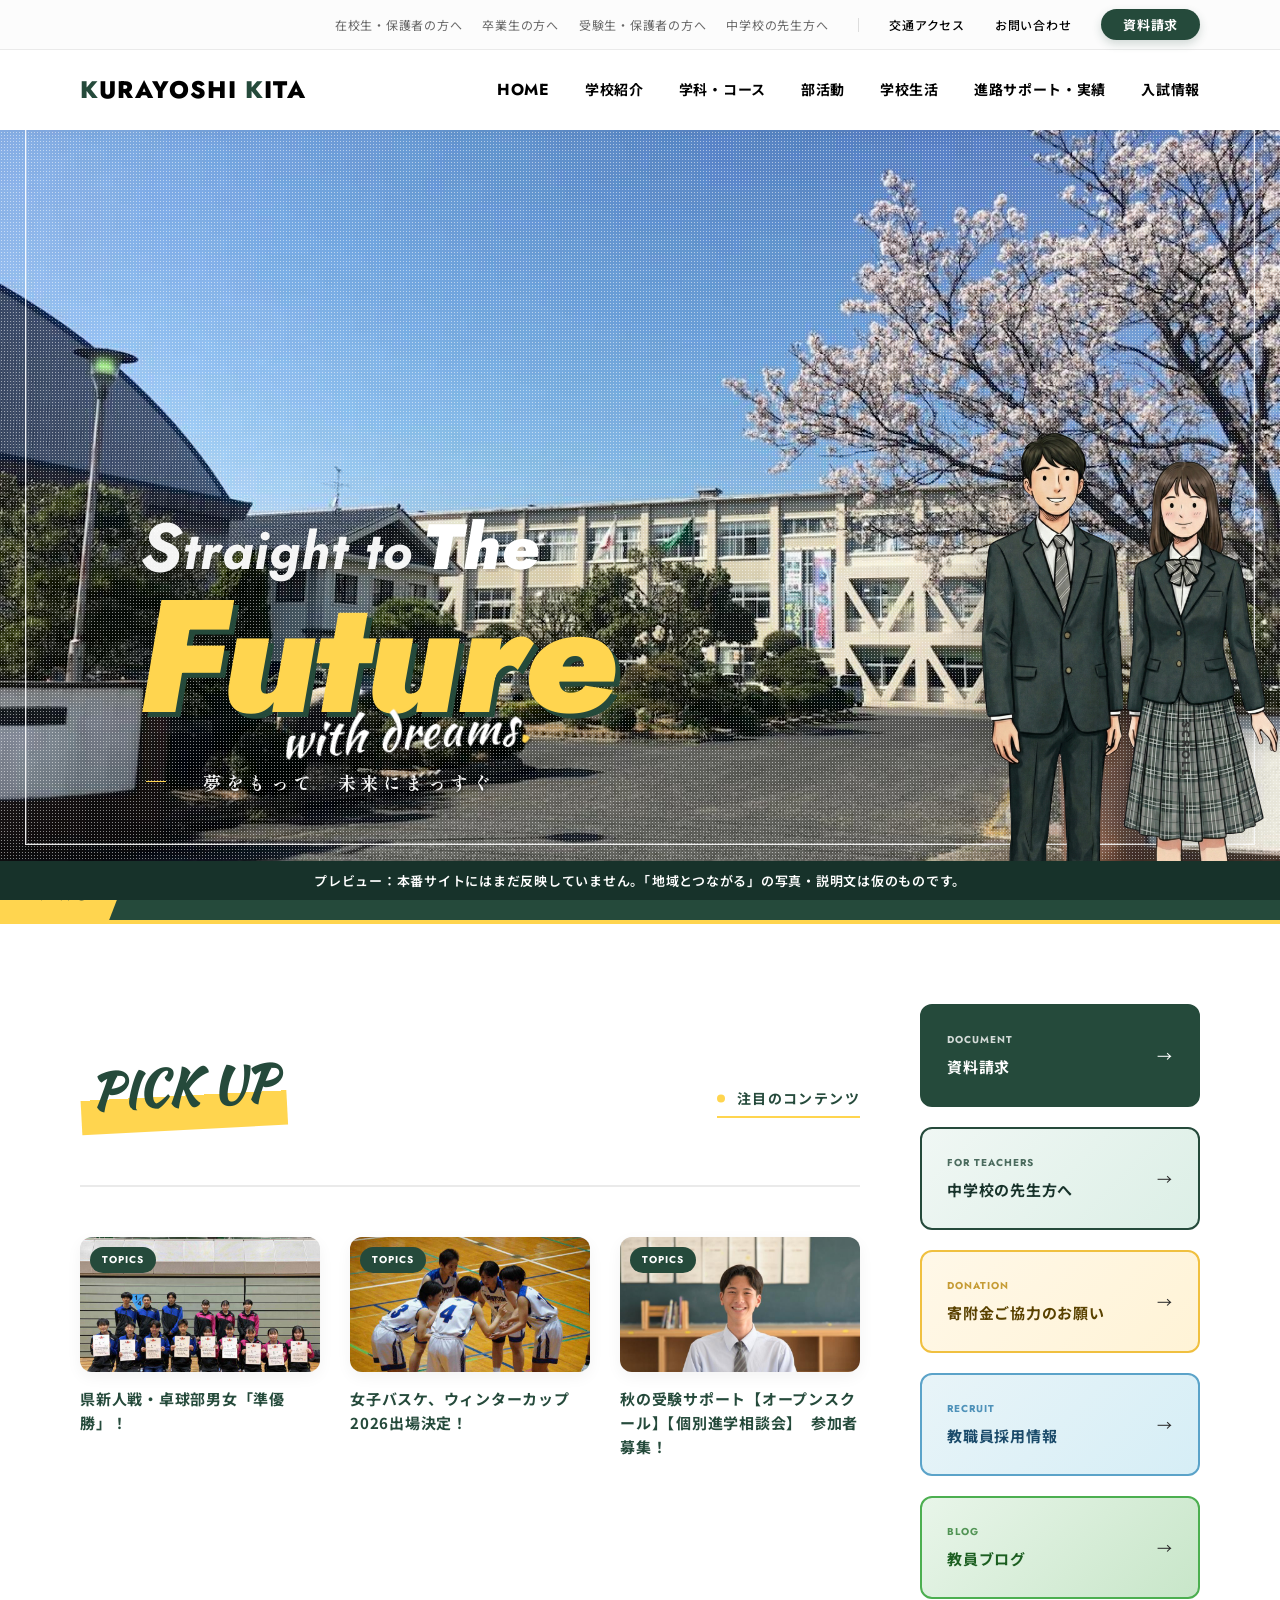
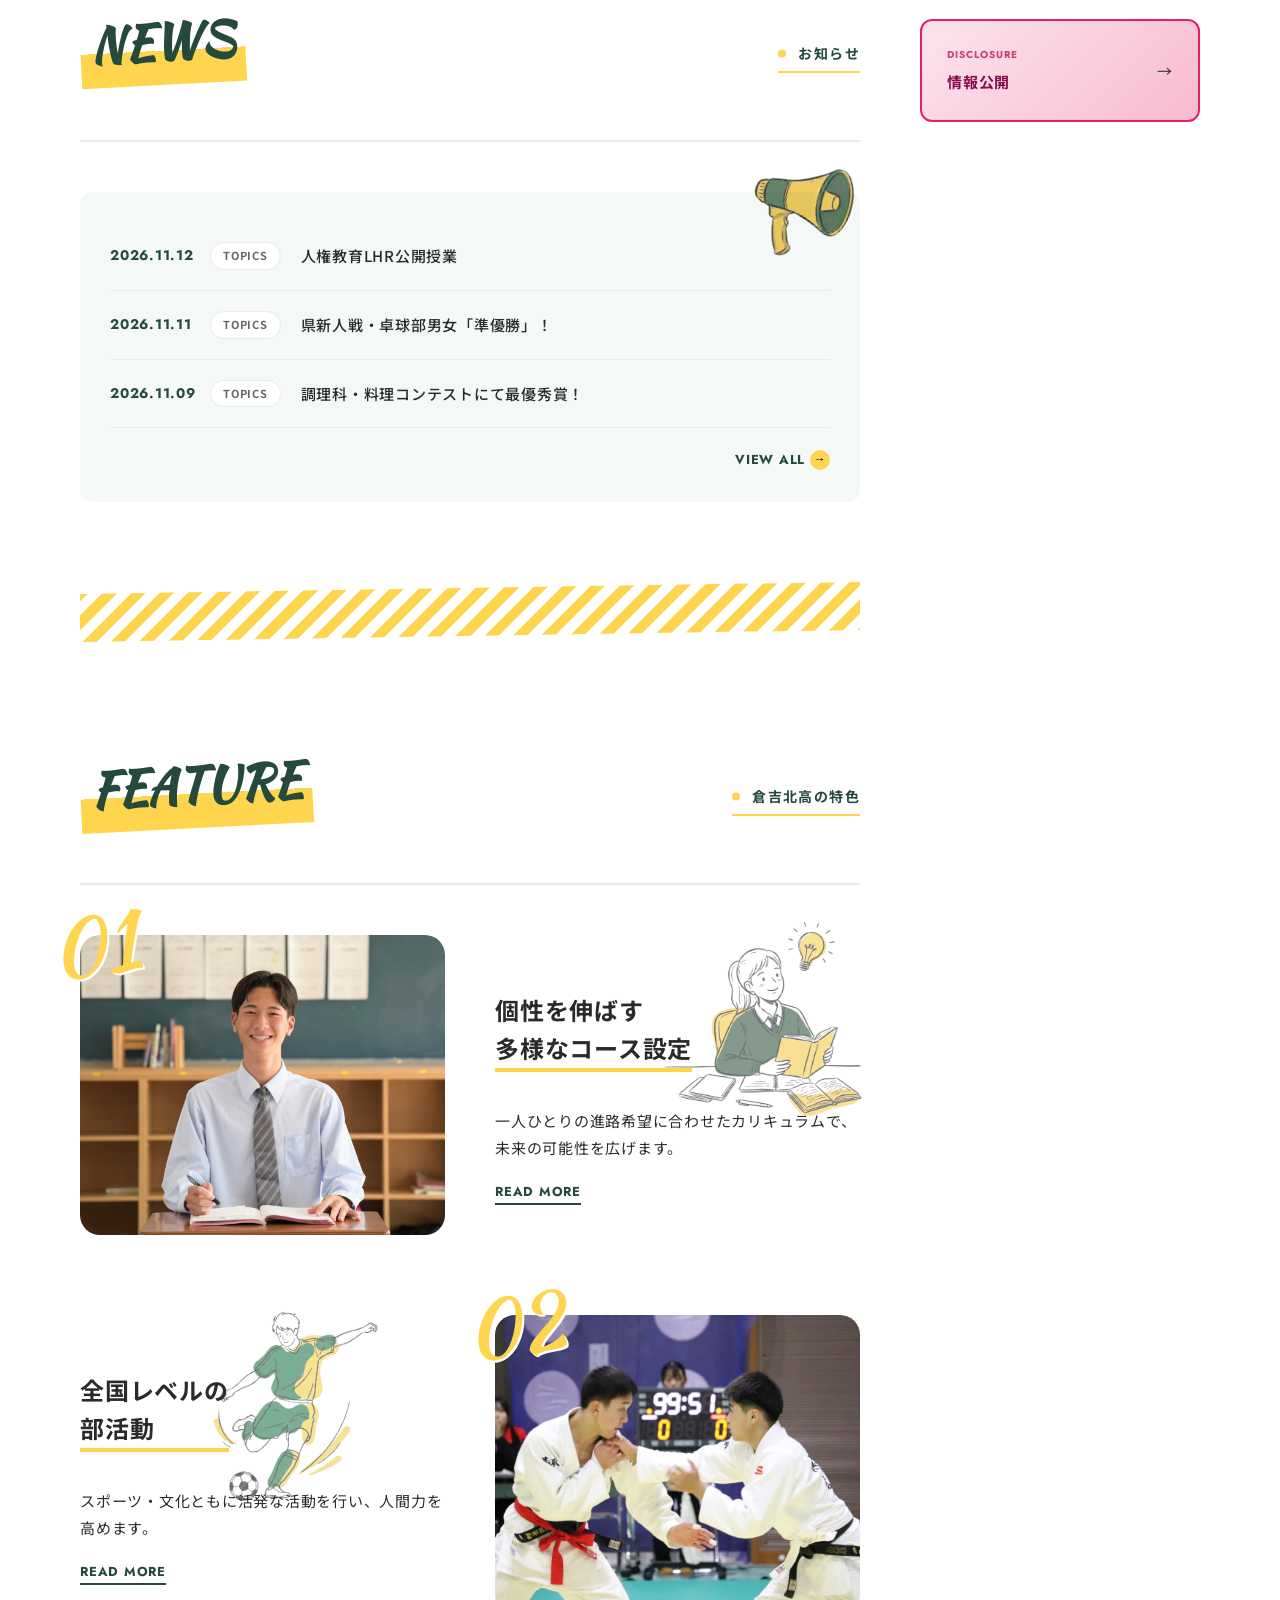
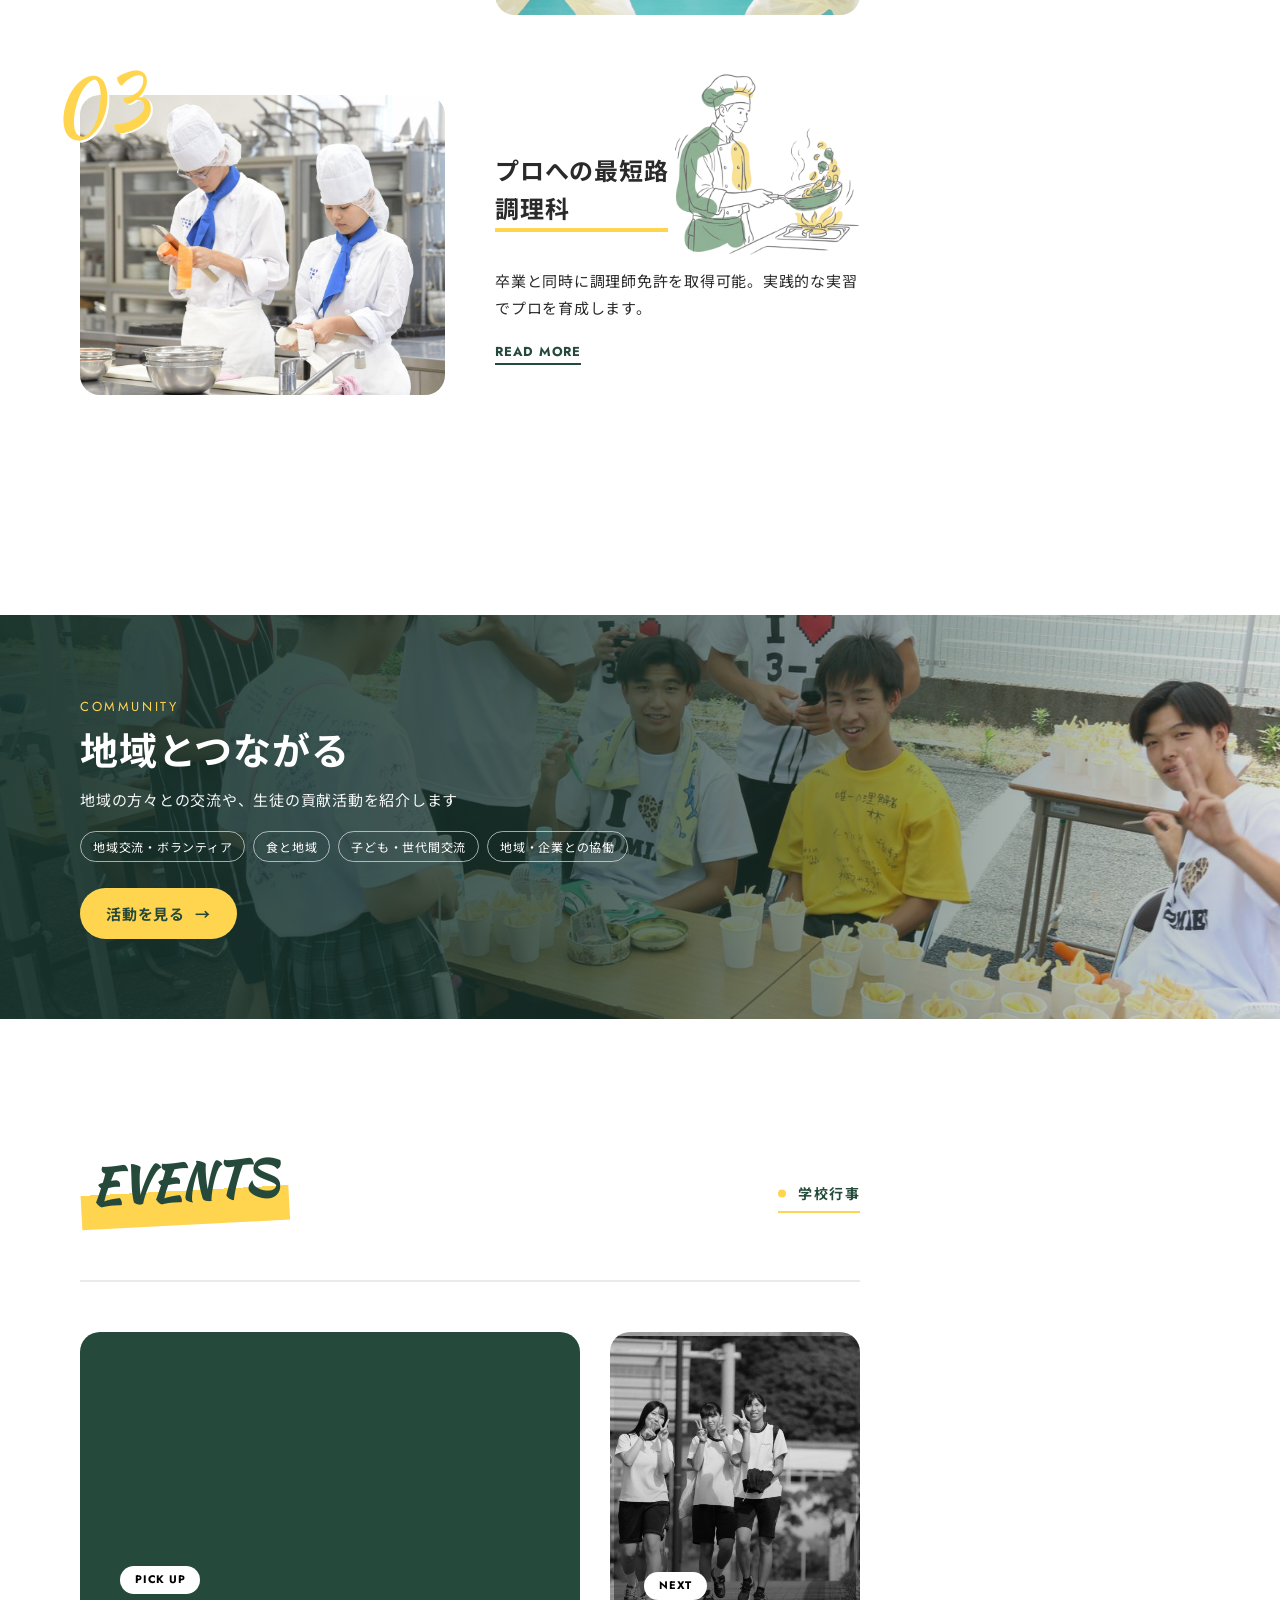
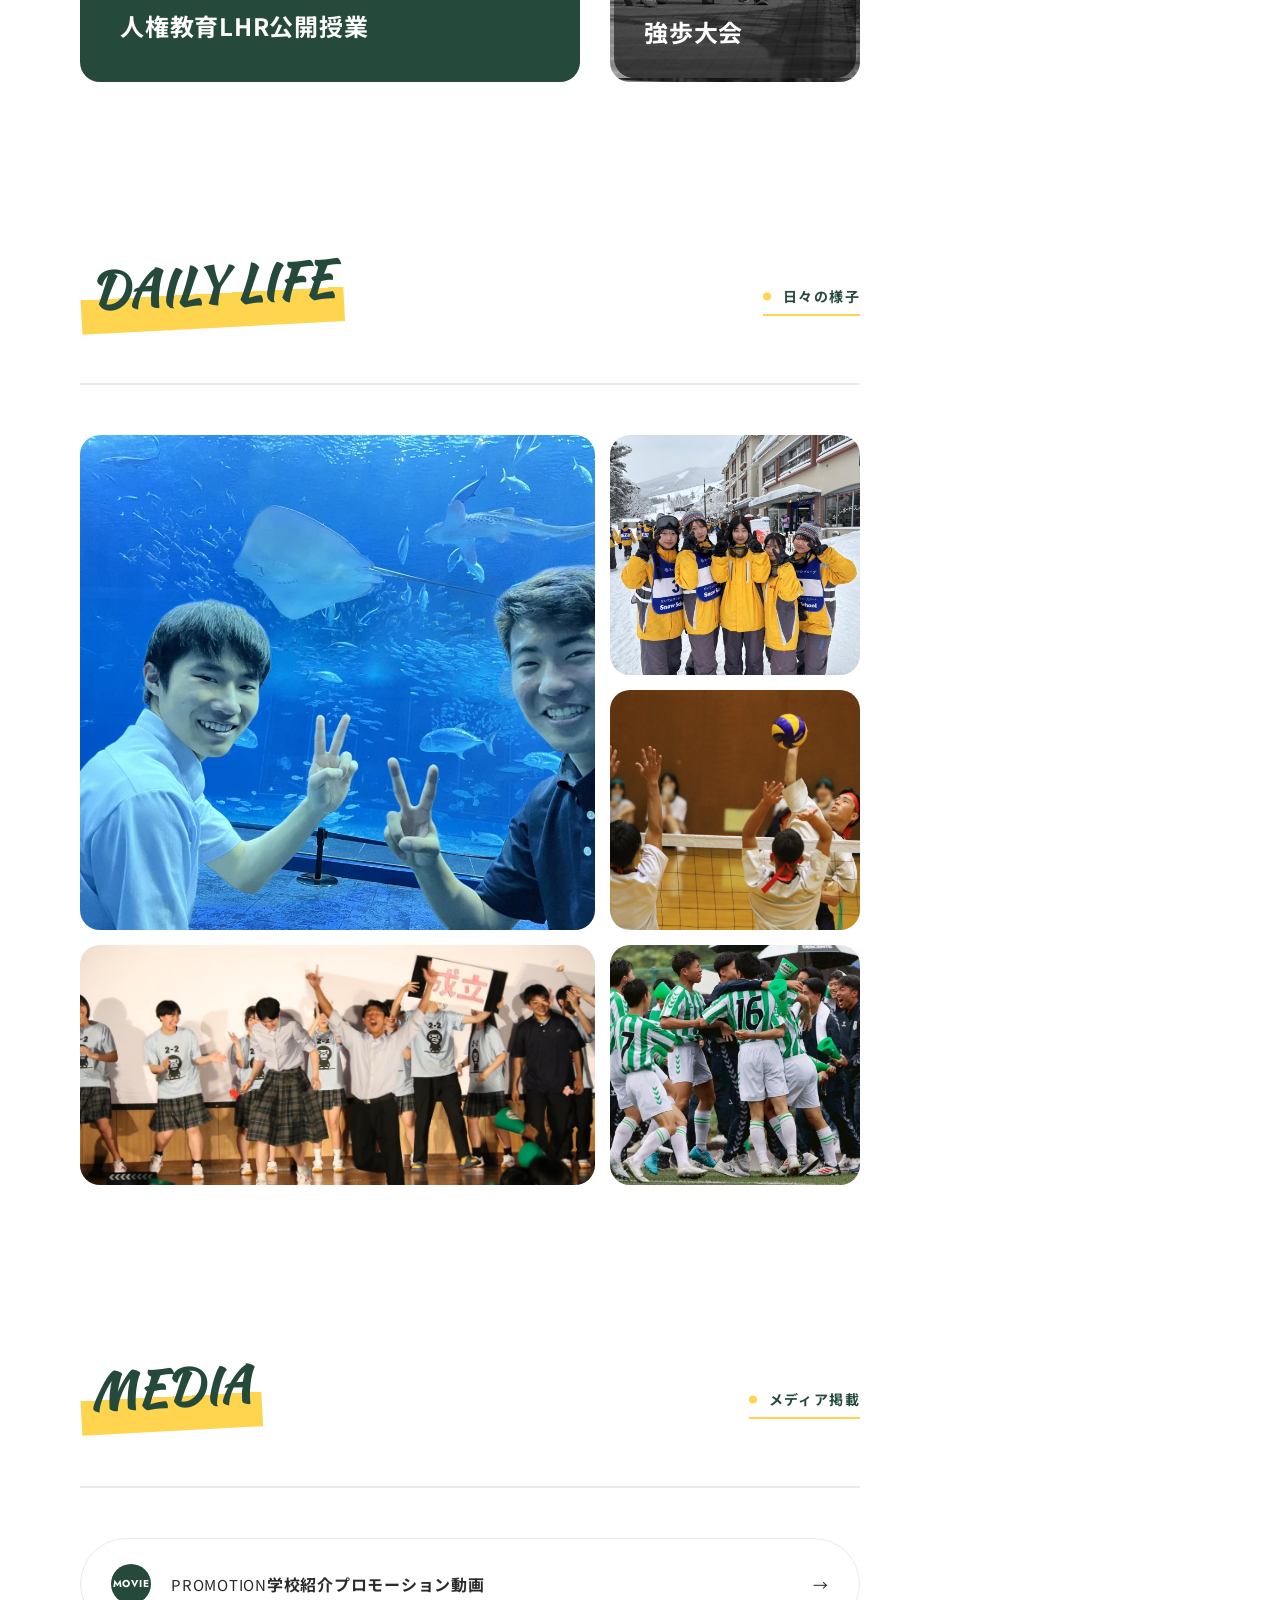
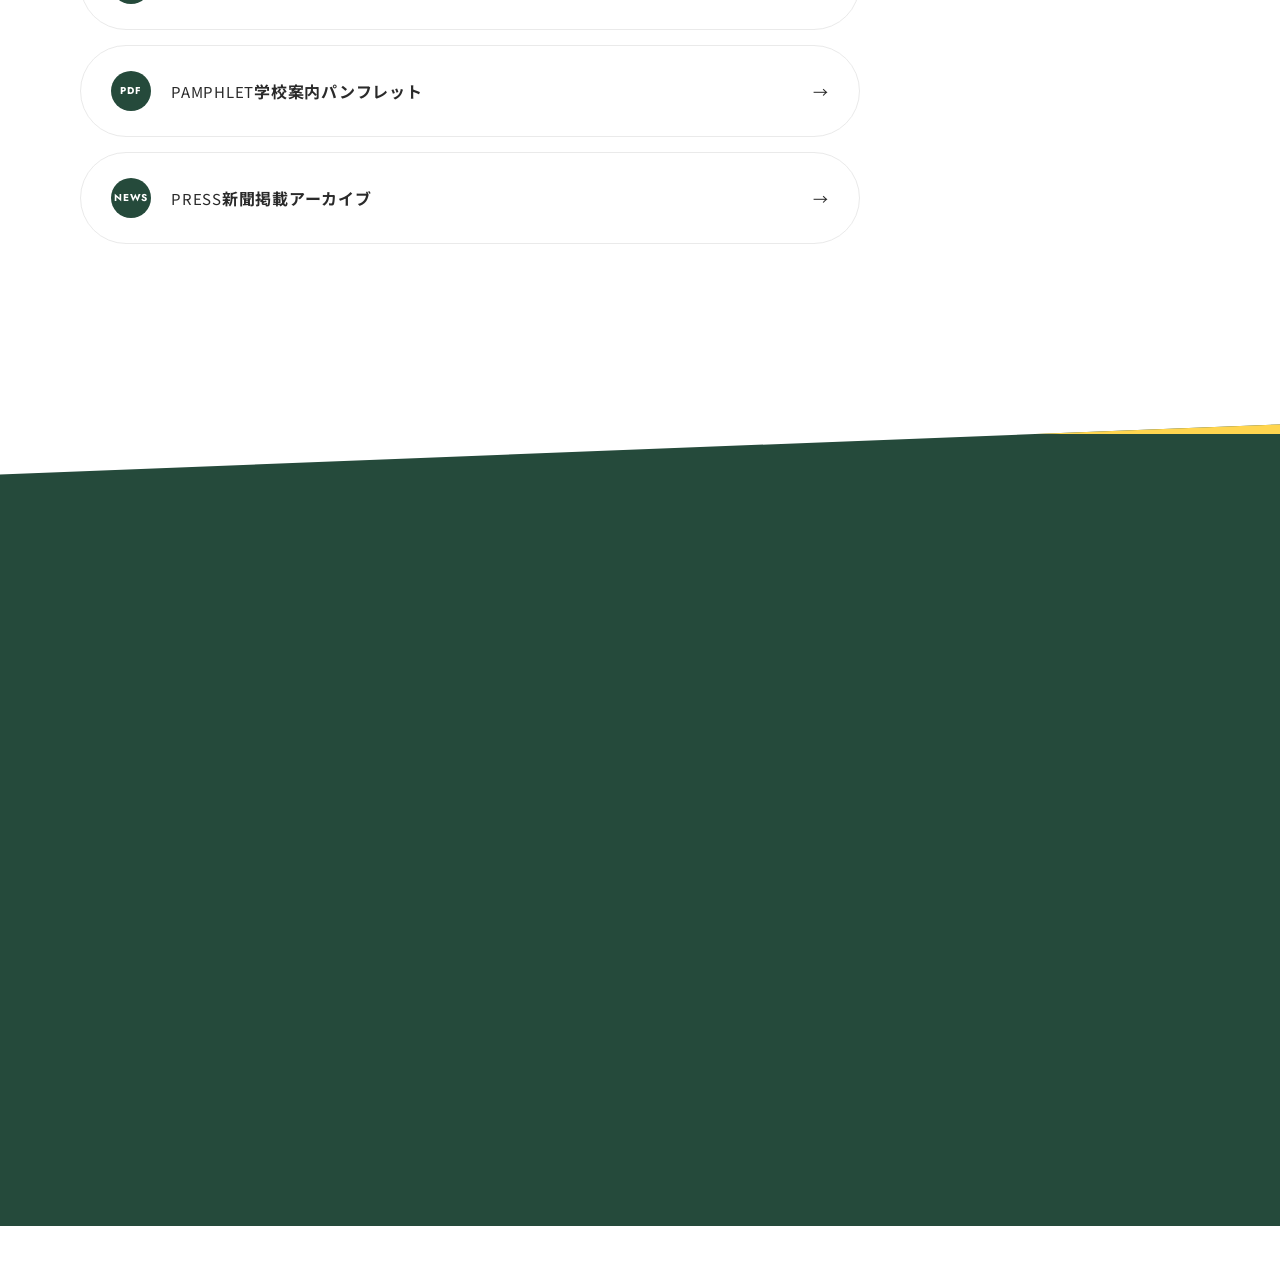
==== community/index.html @ f8c24173 "公開前プレビューを追加（在校生・保護者の方へ／地域とつながる） Co-Authored-By: Claude Opus 5.5 <noreply@anthropic.com>" ====
<!doctype html><html><head><meta name="robots" content="noindex,nofollow"><meta charset=utf8><meta name=viewport content="width=device-width,initial-scale=1,viewport-fit=cover"><style>:root{color-scheme:light;box-sizing:border-box;padding-top:env(safe-area-inset-top,0px);padding-bottom:env(safe-area-inset-bottom,0px)}html{scroll-padding-top:env(safe-area-inset-top,0px)}body{margin:0;padding:0;font:14px -apple-system,BlinkMacSystemFont,sans-serif;background:#fff;color:#000}img{max-width:100%}[hidden]:not([hidden=until-found i]){display:none!important}</style></head><body>
<title>倉吉北高 地域とつながる</title>

    
    
    

<link rel="preconnect" href="https://fonts.googleapis.com">
<link rel="preconnect" href="https://fonts.gstatic.com" crossorigin>
<link rel='dns-prefetch' href='//cdn.jsdelivr.net' />
<link rel='dns-prefetch' href='//fonts.googleapis.com' />
<style id="wp-img-auto-sizes-contain-inline-css">
img:is([sizes=auto i],[sizes^="auto," i]){contain-intrinsic-size:3000px 1500px}
/*# sourceURL=wp-img-auto-sizes-contain-inline-css */
</style>
<style id="wp-emoji-styles-inline-css">

	img.wp-smiley, img.emoji {
		display: inline !important;
		border: none !important;
		box-shadow: none !important;
		height: 1em !important;
		width: 1em !important;
		margin: 0 0.07em !important;
		vertical-align: -0.1em !important;
		background: none !important;
		padding: 0 !important;
	}
/*# sourceURL=wp-emoji-styles-inline-css */
</style>
<style id="wp-block-library-inline-css">
:root{--wp-block-synced-color:#7a00df;--wp-block-synced-color--rgb:122,0,223;--wp-bound-block-color:var(--wp-block-synced-color);--wp-editor-canvas-background:#ddd;--wp-admin-theme-color:#007cba;--wp-admin-theme-color--rgb:0,124,186;--wp-admin-theme-color-darker-10:#006ba1;--wp-admin-theme-color-darker-10--rgb:0,107,160.5;--wp-admin-theme-color-darker-20:#005a87;--wp-admin-theme-color-darker-20--rgb:0,90,135;--wp-admin-border-width-focus:2px}@media (min-resolution:192dpi){:root{--wp-admin-border-width-focus:1.5px}}.wp-element-button{cursor:pointer}:root .has-very-light-gray-background-color{background-color:#eee}:root .has-very-dark-gray-background-color{background-color:#313131}:root .has-very-light-gray-color{color:#eee}:root .has-very-dark-gray-color{color:#313131}:root .has-vivid-green-cyan-to-vivid-cyan-blue-gradient-background{background:linear-gradient(135deg,#00d084,#0693e3)}:root .has-purple-crush-gradient-background{background:linear-gradient(135deg,#34e2e4,#4721fb 50%,#ab1dfe)}:root .has-hazy-dawn-gradient-background{background:linear-gradient(135deg,#faaca8,#dad0ec)}:root .has-subdued-olive-gradient-background{background:linear-gradient(135deg,#fafae1,#67a671)}:root .has-atomic-cream-gradient-background{background:linear-gradient(135deg,#fdd79a,#004a59)}:root .has-nightshade-gradient-background{background:linear-gradient(135deg,#330968,#31cdcf)}:root .has-midnight-gradient-background{background:linear-gradient(135deg,#020381,#2874fc)}:root{--wp--preset--font-size--normal:16px;--wp--preset--font-size--huge:42px}.has-regular-font-size{font-size:1em}.has-larger-font-size{font-size:2.625em}.has-normal-font-size{font-size:var(--wp--preset--font-size--normal)}.has-huge-font-size{font-size:var(--wp--preset--font-size--huge)}:root .has-text-align-center{text-align:center}:root .has-text-align-left{text-align:left}:root .has-text-align-right{text-align:right}.has-fit-text{white-space:nowrap!important}#end-resizable-editor-section{display:none}.aligncenter{clear:both}.items-justified-left{justify-content:flex-start}.items-justified-center{justify-content:center}.items-justified-right{justify-content:flex-end}.items-justified-space-between{justify-content:space-between}.screen-reader-text{word-wrap:normal!important;border:0;clip-path:inset(50%);height:1px;margin:-1px;overflow:hidden;padding:0;position:absolute;width:1px;word-break:normal!important}.screen-reader-text:focus{background-color:#ddd;clip-path:none;color:#444;display:block;font-size:1em;height:auto;left:5px;line-height:normal;padding:15px 23px 14px;text-decoration:none;top:5px;width:auto;z-index:100000}html :where(.has-border-color){border-style:solid}html :where([style^=border-color],[style*=";border-color"],[style*="; border-color"]){border-style:solid}html :where([style^=border-top-color],[style*=";border-top-color"],[style*="; border-top-color"]){border-top-style:solid}html :where([style^=border-right-color],[style*=";border-right-color"],[style*="; border-right-color"]){border-right-style:solid}html :where([style^=border-bottom-color],[style*=";border-bottom-color"],[style*="; border-bottom-color"]){border-bottom-style:solid}html :where([style^=border-left-color],[style*=";border-left-color"],[style*="; border-left-color"]){border-left-style:solid}html :where([style^=border-width],[style*=";border-width"],[style*="; border-width"]){border-style:solid}html :where([style^=border-top-width],[style*=";border-top-width"],[style*="; border-top-width"]){border-top-style:solid}html :where([style^=border-right-width],[style*=";border-right-width"],[style*="; border-right-width"]){border-right-style:solid}html :where([style^=border-bottom-width],[style*=";border-bottom-width"],[style*="; border-bottom-width"]){border-bottom-style:solid}html :where([style^=border-left-width],[style*=";border-left-width"],[style*="; border-left-width"]){border-left-style:solid}html :where(img[class*=wp-image-]){height:auto;max-width:100%}:where(figure){margin:0 0 1em}html :where(.is-position-sticky){--wp-admin--admin-bar--position-offset:var(--wp-admin--admin-bar--height,0px)}@media screen and (max-width:600px){html :where(.is-position-sticky){--wp-admin--admin-bar--position-offset:0px}}

/*# sourceURL=/wp-includes/css/dist/block-library/common.min.css */
</style>
<style id="classic-theme-styles-inline-css">
/*! This file is auto-generated */
.wp-block-button__link{color:#fff;background-color:#32373c;border-radius:9999px;box-shadow:none;text-decoration:none;padding:calc(.667em + 2px) calc(1.333em + 2px);font-size:1.125em}.wp-block-file__button{background:#32373c;color:#fff;text-decoration:none}
/*# sourceURL=/wp-includes/css/classic-themes.min.css */
</style>

<style id="global-styles-inline-css">
:root{--wp--preset--aspect-ratio--square: 1;--wp--preset--aspect-ratio--4-3: 4/3;--wp--preset--aspect-ratio--3-4: 3/4;--wp--preset--aspect-ratio--3-2: 3/2;--wp--preset--aspect-ratio--2-3: 2/3;--wp--preset--aspect-ratio--16-9: 16/9;--wp--preset--aspect-ratio--9-16: 9/16;--wp--preset--color--black: #000000;--wp--preset--color--cyan-bluish-gray: #abb8c3;--wp--preset--color--white: #ffffff;--wp--preset--color--pale-pink: #f78da7;--wp--preset--color--vivid-red: #cf2e2e;--wp--preset--color--luminous-vivid-orange: #ff6900;--wp--preset--color--luminous-vivid-amber: #fcb900;--wp--preset--color--light-green-cyan: #7bdcb5;--wp--preset--color--vivid-green-cyan: #00d084;--wp--preset--color--pale-cyan-blue: #8ed1fc;--wp--preset--color--vivid-cyan-blue: #0693e3;--wp--preset--color--vivid-purple: #9b51e0;--wp--preset--gradient--vivid-cyan-blue-to-vivid-purple: linear-gradient(135deg,rgb(6,147,227) 0%,rgb(155,81,224) 100%);--wp--preset--gradient--light-green-cyan-to-vivid-green-cyan: linear-gradient(135deg,rgb(122,220,180) 0%,rgb(0,208,130) 100%);--wp--preset--gradient--luminous-vivid-amber-to-luminous-vivid-orange: linear-gradient(135deg,rgb(252,185,0) 0%,rgb(255,105,0) 100%);--wp--preset--gradient--luminous-vivid-orange-to-vivid-red: linear-gradient(135deg,rgb(255,105,0) 0%,rgb(207,46,46) 100%);--wp--preset--gradient--very-light-gray-to-cyan-bluish-gray: linear-gradient(135deg,rgb(238,238,238) 0%,rgb(169,184,195) 100%);--wp--preset--gradient--cool-to-warm-spectrum: linear-gradient(135deg,rgb(74,234,220) 0%,rgb(151,120,209) 20%,rgb(207,42,186) 40%,rgb(238,44,130) 60%,rgb(251,105,98) 80%,rgb(254,248,76) 100%);--wp--preset--gradient--blush-light-purple: linear-gradient(135deg,rgb(255,206,236) 0%,rgb(152,150,240) 100%);--wp--preset--gradient--blush-bordeaux: linear-gradient(135deg,rgb(254,205,165) 0%,rgb(254,45,45) 50%,rgb(107,0,62) 100%);--wp--preset--gradient--luminous-dusk: linear-gradient(135deg,rgb(255,203,112) 0%,rgb(199,81,192) 50%,rgb(65,88,208) 100%);--wp--preset--gradient--pale-ocean: linear-gradient(135deg,rgb(255,245,203) 0%,rgb(182,227,212) 50%,rgb(51,167,181) 100%);--wp--preset--gradient--electric-grass: linear-gradient(135deg,rgb(202,248,128) 0%,rgb(113,206,126) 100%);--wp--preset--gradient--midnight: linear-gradient(135deg,rgb(2,3,129) 0%,rgb(40,116,252) 100%);--wp--preset--font-size--small: 13px;--wp--preset--font-size--medium: 20px;--wp--preset--font-size--large: 36px;--wp--preset--font-size--x-large: 42px;--wp--preset--spacing--20: 0.44rem;--wp--preset--spacing--30: 0.67rem;--wp--preset--spacing--40: 1rem;--wp--preset--spacing--50: 1.5rem;--wp--preset--spacing--60: 2.25rem;--wp--preset--spacing--70: 3.38rem;--wp--preset--spacing--80: 5.06rem;--wp--preset--shadow--natural: 6px 6px 9px rgba(0, 0, 0, 0.2);--wp--preset--shadow--deep: 12px 12px 50px rgba(0, 0, 0, 0.4);--wp--preset--shadow--sharp: 6px 6px 0px rgba(0, 0, 0, 0.2);--wp--preset--shadow--outlined: 6px 6px 0px -3px rgb(255, 255, 255), 6px 6px rgb(0, 0, 0);--wp--preset--shadow--crisp: 6px 6px 0px rgb(0, 0, 0);}.wp-block-button{--wp--preset--dimension--25: 25%;--wp--preset--dimension--50: 50%;--wp--preset--dimension--75: 75%;--wp--preset--dimension--100: 100%;}:where(body) { margin: 0; }:where(.is-layout-flex){gap: 0.5em;}:where(.is-layout-grid){gap: 0.5em;}body .is-layout-flex{display: flex;}.is-layout-flex{flex-wrap: wrap;align-items: center;}.is-layout-flex > :is(*, div){margin: 0;}body .is-layout-grid{display: grid;}.is-layout-grid > :is(*, div){margin: 0;}body{padding-top: 0px;padding-right: 0px;padding-bottom: 0px;padding-left: 0px;}:root :where(.wp-element-button, .wp-block-button__link){background-color: #32373c;border-width: 0;color: #fff;font-family: inherit;font-size: inherit;font-style: inherit;font-weight: inherit;letter-spacing: inherit;line-height: inherit;padding-top: calc(0.667em + 2px);padding-right: calc(1.333em + 2px);padding-bottom: calc(0.667em + 2px);padding-left: calc(1.333em + 2px);text-decoration: none;text-transform: inherit;}.has-black-color{color: var(--wp--preset--color--black) !important;}.has-cyan-bluish-gray-color{color: var(--wp--preset--color--cyan-bluish-gray) !important;}.has-white-color{color: var(--wp--preset--color--white) !important;}.has-pale-pink-color{color: var(--wp--preset--color--pale-pink) !important;}.has-vivid-red-color{color: var(--wp--preset--color--vivid-red) !important;}.has-luminous-vivid-orange-color{color: var(--wp--preset--color--luminous-vivid-orange) !important;}.has-luminous-vivid-amber-color{color: var(--wp--preset--color--luminous-vivid-amber) !important;}.has-light-green-cyan-color{color: var(--wp--preset--color--light-green-cyan) !important;}.has-vivid-green-cyan-color{color: var(--wp--preset--color--vivid-green-cyan) !important;}.has-pale-cyan-blue-color{color: var(--wp--preset--color--pale-cyan-blue) !important;}.has-vivid-cyan-blue-color{color: var(--wp--preset--color--vivid-cyan-blue) !important;}.has-vivid-purple-color{color: var(--wp--preset--color--vivid-purple) !important;}.has-black-background-color{background-color: var(--wp--preset--color--black) !important;}.has-cyan-bluish-gray-background-color{background-color: var(--wp--preset--color--cyan-bluish-gray) !important;}.has-white-background-color{background-color: var(--wp--preset--color--white) !important;}.has-pale-pink-background-color{background-color: var(--wp--preset--color--pale-pink) !important;}.has-vivid-red-background-color{background-color: var(--wp--preset--color--vivid-red) !important;}.has-luminous-vivid-orange-background-color{background-color: var(--wp--preset--color--luminous-vivid-orange) !important;}.has-luminous-vivid-amber-background-color{background-color: var(--wp--preset--color--luminous-vivid-amber) !important;}.has-light-green-cyan-background-color{background-color: var(--wp--preset--color--light-green-cyan) !important;}.has-vivid-green-cyan-background-color{background-color: var(--wp--preset--color--vivid-green-cyan) !important;}.has-pale-cyan-blue-background-color{background-color: var(--wp--preset--color--pale-cyan-blue) !important;}.has-vivid-cyan-blue-background-color{background-color: var(--wp--preset--color--vivid-cyan-blue) !important;}.has-vivid-purple-background-color{background-color: var(--wp--preset--color--vivid-purple) !important;}.has-black-border-color{border-color: var(--wp--preset--color--black) !important;}.has-cyan-bluish-gray-border-color{border-color: var(--wp--preset--color--cyan-bluish-gray) !important;}.has-white-border-color{border-color: var(--wp--preset--color--white) !important;}.has-pale-pink-border-color{border-color: var(--wp--preset--color--pale-pink) !important;}.has-vivid-red-border-color{border-color: var(--wp--preset--color--vivid-red) !important;}.has-luminous-vivid-orange-border-color{border-color: var(--wp--preset--color--luminous-vivid-orange) !important;}.has-luminous-vivid-amber-border-color{border-color: var(--wp--preset--color--luminous-vivid-amber) !important;}.has-light-green-cyan-border-color{border-color: var(--wp--preset--color--light-green-cyan) !important;}.has-vivid-green-cyan-border-color{border-color: var(--wp--preset--color--vivid-green-cyan) !important;}.has-pale-cyan-blue-border-color{border-color: var(--wp--preset--color--pale-cyan-blue) !important;}.has-vivid-cyan-blue-border-color{border-color: var(--wp--preset--color--vivid-cyan-blue) !important;}.has-vivid-purple-border-color{border-color: var(--wp--preset--color--vivid-purple) !important;}.has-vivid-cyan-blue-to-vivid-purple-gradient-background{background: var(--wp--preset--gradient--vivid-cyan-blue-to-vivid-purple) !important;}.has-light-green-cyan-to-vivid-green-cyan-gradient-background{background: var(--wp--preset--gradient--light-green-cyan-to-vivid-green-cyan) !important;}.has-luminous-vivid-amber-to-luminous-vivid-orange-gradient-background{background: var(--wp--preset--gradient--luminous-vivid-amber-to-luminous-vivid-orange) !important;}.has-luminous-vivid-orange-to-vivid-red-gradient-background{background: var(--wp--preset--gradient--luminous-vivid-orange-to-vivid-red) !important;}.has-very-light-gray-to-cyan-bluish-gray-gradient-background{background: var(--wp--preset--gradient--very-light-gray-to-cyan-bluish-gray) !important;}.has-cool-to-warm-spectrum-gradient-background{background: var(--wp--preset--gradient--cool-to-warm-spectrum) !important;}.has-blush-light-purple-gradient-background{background: var(--wp--preset--gradient--blush-light-purple) !important;}.has-blush-bordeaux-gradient-background{background: var(--wp--preset--gradient--blush-bordeaux) !important;}.has-luminous-dusk-gradient-background{background: var(--wp--preset--gradient--luminous-dusk) !important;}.has-pale-ocean-gradient-background{background: var(--wp--preset--gradient--pale-ocean) !important;}.has-electric-grass-gradient-background{background: var(--wp--preset--gradient--electric-grass) !important;}.has-midnight-gradient-background{background: var(--wp--preset--gradient--midnight) !important;}.has-small-font-size{font-size: var(--wp--preset--font-size--small) !important;}.has-medium-font-size{font-size: var(--wp--preset--font-size--medium) !important;}.has-large-font-size{font-size: var(--wp--preset--font-size--large) !important;}.has-x-large-font-size{font-size: var(--wp--preset--font-size--x-large) !important;}
/*# sourceURL=global-styles-inline-css */
</style>

<link rel='stylesheet' id='google-fonts-css' href='https://fonts.googleapis.com/css2?family=Jost:wght@400;500;700&#038;family=Kaushan+Script&#038;family=Shippori+Mincho:wght@400;500;600&#038;family=Noto+Sans+JP:wght@400;500;700&#038;display=swap' media='all' />
<style data-src="swiper-bundle.min.css">
/**
 * Swiper 11.1.15
 * Most modern mobile touch slider and framework with hardware accelerated transitions
 * https://swiperjs.com
 *
 * Copyright 2014-2024 Vladimir Kharlampidi
 *
 * Released under the MIT License
 *
 * Released on: November 18, 2024
 */

@font-face{font-family:swiper-icons;src:url('data:application/font-woff;charset=utf-8;base64, [base64]//wADZ2x5ZgAAAywAAADMAAAD2MHtryVoZWFkAAABbAAAADAAAAA2E2+eoWhoZWEAAAGcAAAAHwAAACQC9gDzaG10eAAAAigAAAAZAAAArgJkABFsb2NhAAAC0AAAAFoAAABaFQAUGG1heHAAAAG8AAAAHwAAACAAcABAbmFtZQAAA/gAAAE5AAACXvFdBwlwb3N0AAAFNAAAAGIAAACE5s74hXjaY2BkYGAAYpf5Hu/j+W2+MnAzMYDAzaX6QjD6/4//Bxj5GA8AuRwMYGkAPywL13jaY2BkYGA88P8Agx4j+/8fQDYfA1AEBWgDAIB2BOoAeNpjYGRgYNBh4GdgYgABEMnIABJzYNADCQAACWgAsQB42mNgYfzCOIGBlYGB0YcxjYGBwR1Kf2WQZGhhYGBiYGVmgAFGBiQQkOaawtDAoMBQxXjg/wEGPcYDDA4wNUA2CCgwsAAAO4EL6gAAeNpj2M0gyAACqxgGNWBkZ2D4/wMA+xkDdgAAAHjaY2BgYGaAYBkGRgYQiAHyGMF8FgYHIM3DwMHABGQrMOgyWDLEM1T9/w8UBfEMgLzE////P/5//f/V/xv+r4eaAAeMbAxwIUYmIMHEgKYAYjUcsDAwsLKxc3BycfPw8jEQA/[base64]/uznmfPFBNODM2K7MTQ45YEAZqGP81AmGGcF3iPqOop0r1SPTaTbVkfUe4HXj97wYE+yNwWYxwWu4v1ugWHgo3S1XdZEVqWM7ET0cfnLGxWfkgR42o2PvWrDMBSFj/IHLaF0zKjRgdiVMwScNRAoWUoH78Y2icB/yIY09An6AH2Bdu/UB+yxopYshQiEvnvu0dURgDt8QeC8PDw7Fpji3fEA4z/PEJ6YOB5hKh4dj3EvXhxPqH/SKUY3rJ7srZ4FZnh1PMAtPhwP6fl2PMJMPDgeQ4rY8YT6Gzao0eAEA409DuggmTnFnOcSCiEiLMgxCiTI6Cq5DZUd3Qmp10vO0LaLTd2cjN4fOumlc7lUYbSQcZFkutRG7g6JKZKy0RmdLY680CDnEJ+UMkpFFe1RN7nxdVpXrC4aTtnaurOnYercZg2YVmLN/d/gczfEimrE/fs/bOuq29Zmn8tloORaXgZgGa78yO9/cnXm2BpaGvq25Dv9S4E9+5SIc9PqupJKhYFSSl47+Qcr1mYNAAAAeNptw0cKwkAAAMDZJA8Q7OUJvkLsPfZ6zFVERPy8qHh2YER+3i/BP83vIBLLySsoKimrqKqpa2hp6+jq6RsYGhmbmJqZSy0sraxtbO3sHRydnEMU4uR6yx7JJXveP7WrDycAAAAAAAH//wACeNpjYGRgYOABYhkgZgJCZgZNBkYGLQZtIJsFLMYAAAw3ALgAeNolizEKgDAQBCchRbC2sFER0YD6qVQiBCv/H9ezGI6Z5XBAw8CBK/m5iQQVauVbXLnOrMZv2oLdKFa8Pjuru2hJzGabmOSLzNMzvutpB3N42mNgZGBg4GKQYzBhYMxJLMlj4GBgAYow/P/PAJJhLM6sSoWKfWCAAwDAjgbRAAB42mNgYGBkAIIbCZo5IPrmUn0hGA0AO8EFTQAA');font-weight:400;font-style:normal}:root{--swiper-theme-color:#007aff}:host{position:relative;display:block;margin-left:auto;margin-right:auto;z-index:1}.swiper{margin-left:auto;margin-right:auto;position:relative;overflow:hidden;list-style:none;padding:0;z-index:1;display:block}.swiper-vertical>.swiper-wrapper{flex-direction:column}.swiper-wrapper{position:relative;width:100%;height:100%;z-index:1;display:flex;transition-property:transform;transition-timing-function:var(--swiper-wrapper-transition-timing-function,initial);box-sizing:content-box}.swiper-android .swiper-slide,.swiper-ios .swiper-slide,.swiper-wrapper{transform:translate3d(0px,0,0)}.swiper-horizontal{touch-action:pan-y}.swiper-vertical{touch-action:pan-x}.swiper-slide{flex-shrink:0;width:100%;height:100%;position:relative;transition-property:transform;display:block}.swiper-slide-invisible-blank{visibility:hidden}.swiper-autoheight,.swiper-autoheight .swiper-slide{height:auto}.swiper-autoheight .swiper-wrapper{align-items:flex-start;transition-property:transform,height}.swiper-backface-hidden .swiper-slide{transform:translateZ(0);-webkit-backface-visibility:hidden;backface-visibility:hidden}.swiper-3d.swiper-css-mode .swiper-wrapper{perspective:1200px}.swiper-3d .swiper-wrapper{transform-style:preserve-3d}.swiper-3d{perspective:1200px}.swiper-3d .swiper-cube-shadow,.swiper-3d .swiper-slide{transform-style:preserve-3d}.swiper-css-mode>.swiper-wrapper{overflow:auto;scrollbar-width:none;-ms-overflow-style:none}.swiper-css-mode>.swiper-wrapper::-webkit-scrollbar{display:none}.swiper-css-mode>.swiper-wrapper>.swiper-slide{scroll-snap-align:start start}.swiper-css-mode.swiper-horizontal>.swiper-wrapper{scroll-snap-type:x mandatory}.swiper-css-mode.swiper-vertical>.swiper-wrapper{scroll-snap-type:y mandatory}.swiper-css-mode.swiper-free-mode>.swiper-wrapper{scroll-snap-type:none}.swiper-css-mode.swiper-free-mode>.swiper-wrapper>.swiper-slide{scroll-snap-align:none}.swiper-css-mode.swiper-centered>.swiper-wrapper::before{content:'';flex-shrink:0;order:9999}.swiper-css-mode.swiper-centered>.swiper-wrapper>.swiper-slide{scroll-snap-align:center center;scroll-snap-stop:always}.swiper-css-mode.swiper-centered.swiper-horizontal>.swiper-wrapper>.swiper-slide:first-child{margin-inline-start:var(--swiper-centered-offset-before)}.swiper-css-mode.swiper-centered.swiper-horizontal>.swiper-wrapper::before{height:100%;min-height:1px;width:var(--swiper-centered-offset-after)}.swiper-css-mode.swiper-centered.swiper-vertical>.swiper-wrapper>.swiper-slide:first-child{margin-block-start:var(--swiper-centered-offset-before)}.swiper-css-mode.swiper-centered.swiper-vertical>.swiper-wrapper::before{width:100%;min-width:1px;height:var(--swiper-centered-offset-after)}.swiper-3d .swiper-slide-shadow,.swiper-3d .swiper-slide-shadow-bottom,.swiper-3d .swiper-slide-shadow-left,.swiper-3d .swiper-slide-shadow-right,.swiper-3d .swiper-slide-shadow-top{position:absolute;left:0;top:0;width:100%;height:100%;pointer-events:none;z-index:10}.swiper-3d .swiper-slide-shadow{background:rgba(0,0,0,.15)}.swiper-3d .swiper-slide-shadow-left{background-image:linear-gradient(to left,rgba(0,0,0,.5),rgba(0,0,0,0))}.swiper-3d .swiper-slide-shadow-right{background-image:linear-gradient(to right,rgba(0,0,0,.5),rgba(0,0,0,0))}.swiper-3d .swiper-slide-shadow-top{background-image:linear-gradient(to top,rgba(0,0,0,.5),rgba(0,0,0,0))}.swiper-3d .swiper-slide-shadow-bottom{background-image:linear-gradient(to bottom,rgba(0,0,0,.5),rgba(0,0,0,0))}.swiper-lazy-preloader{width:42px;height:42px;position:absolute;left:50%;top:50%;margin-left:-21px;margin-top:-21px;z-index:10;transform-origin:50%;box-sizing:border-box;border:4px solid var(--swiper-preloader-color,var(--swiper-theme-color));border-radius:50%;border-top-color:transparent}.swiper-watch-progress .swiper-slide-visible .swiper-lazy-preloader,.swiper:not(.swiper-watch-progress) .swiper-lazy-preloader{animation:swiper-preloader-spin 1s infinite linear}.swiper-lazy-preloader-white{--swiper-preloader-color:#fff}.swiper-lazy-preloader-black{--swiper-preloader-color:#000}@keyframes swiper-preloader-spin{0%{transform:rotate(0deg)}100%{transform:rotate(360deg)}}.swiper-virtual .swiper-slide{-webkit-backface-visibility:hidden;transform:translateZ(0)}.swiper-virtual.swiper-css-mode .swiper-wrapper::after{content:'';position:absolute;left:0;top:0;pointer-events:none}.swiper-virtual.swiper-css-mode.swiper-horizontal .swiper-wrapper::after{height:1px;width:var(--swiper-virtual-size)}.swiper-virtual.swiper-css-mode.swiper-vertical .swiper-wrapper::after{width:1px;height:var(--swiper-virtual-size)}:root{--swiper-navigation-size:44px}.swiper-button-next,.swiper-button-prev{position:absolute;top:var(--swiper-navigation-top-offset,50%);width:calc(var(--swiper-navigation-size)/ 44 * 27);height:var(--swiper-navigation-size);margin-top:calc(0px - (var(--swiper-navigation-size)/ 2));z-index:10;cursor:pointer;display:flex;align-items:center;justify-content:center;color:var(--swiper-navigation-color,var(--swiper-theme-color))}.swiper-button-next.swiper-button-disabled,.swiper-button-prev.swiper-button-disabled{opacity:.35;cursor:auto;pointer-events:none}.swiper-button-next.swiper-button-hidden,.swiper-button-prev.swiper-button-hidden{opacity:0;cursor:auto;pointer-events:none}.swiper-navigation-disabled .swiper-button-next,.swiper-navigation-disabled .swiper-button-prev{display:none!important}.swiper-button-next svg,.swiper-button-prev svg{width:100%;height:100%;object-fit:contain;transform-origin:center}.swiper-rtl .swiper-button-next svg,.swiper-rtl .swiper-button-prev svg{transform:rotate(180deg)}.swiper-button-prev,.swiper-rtl .swiper-button-next{left:var(--swiper-navigation-sides-offset,10px);right:auto}.swiper-button-next,.swiper-rtl .swiper-button-prev{right:var(--swiper-navigation-sides-offset,10px);left:auto}.swiper-button-lock{display:none}.swiper-button-next:after,.swiper-button-prev:after{font-family:swiper-icons;font-size:var(--swiper-navigation-size);text-transform:none!important;letter-spacing:0;font-variant:initial;line-height:1}.swiper-button-prev:after,.swiper-rtl .swiper-button-next:after{content:'prev'}.swiper-button-next,.swiper-rtl .swiper-button-prev{right:var(--swiper-navigation-sides-offset,10px);left:auto}.swiper-button-next:after,.swiper-rtl .swiper-button-prev:after{content:'next'}.swiper-pagination{position:absolute;text-align:center;transition:.3s opacity;transform:translate3d(0,0,0);z-index:10}.swiper-pagination.swiper-pagination-hidden{opacity:0}.swiper-pagination-disabled>.swiper-pagination,.swiper-pagination.swiper-pagination-disabled{display:none!important}.swiper-horizontal>.swiper-pagination-bullets,.swiper-pagination-bullets.swiper-pagination-horizontal,.swiper-pagination-custom,.swiper-pagination-fraction{bottom:var(--swiper-pagination-bottom,8px);top:var(--swiper-pagination-top,auto);left:0;width:100%}.swiper-pagination-bullets-dynamic{overflow:hidden;font-size:0}.swiper-pagination-bullets-dynamic .swiper-pagination-bullet{transform:scale(.33);position:relative}.swiper-pagination-bullets-dynamic .swiper-pagination-bullet-active{transform:scale(1)}.swiper-pagination-bullets-dynamic .swiper-pagination-bullet-active-main{transform:scale(1)}.swiper-pagination-bullets-dynamic .swiper-pagination-bullet-active-prev{transform:scale(.66)}.swiper-pagination-bullets-dynamic .swiper-pagination-bullet-active-prev-prev{transform:scale(.33)}.swiper-pagination-bullets-dynamic .swiper-pagination-bullet-active-next{transform:scale(.66)}.swiper-pagination-bullets-dynamic .swiper-pagination-bullet-active-next-next{transform:scale(.33)}.swiper-pagination-bullet{width:var(--swiper-pagination-bullet-width,var(--swiper-pagination-bullet-size,8px));height:var(--swiper-pagination-bullet-height,var(--swiper-pagination-bullet-size,8px));display:inline-block;border-radius:var(--swiper-pagination-bullet-border-radius,50%);background:var(--swiper-pagination-bullet-inactive-color,#000);opacity:var(--swiper-pagination-bullet-inactive-opacity, .2)}button.swiper-pagination-bullet{border:none;margin:0;padding:0;box-shadow:none;-webkit-appearance:none;appearance:none}.swiper-pagination-clickable .swiper-pagination-bullet{cursor:pointer}.swiper-pagination-bullet:only-child{display:none!important}.swiper-pagination-bullet-active{opacity:var(--swiper-pagination-bullet-opacity, 1);background:var(--swiper-pagination-color,var(--swiper-theme-color))}.swiper-pagination-vertical.swiper-pagination-bullets,.swiper-vertical>.swiper-pagination-bullets{right:var(--swiper-pagination-right,8px);left:var(--swiper-pagination-left,auto);top:50%;transform:translate3d(0px,-50%,0)}.swiper-pagination-vertical.swiper-pagination-bullets .swiper-pagination-bullet,.swiper-vertical>.swiper-pagination-bullets .swiper-pagination-bullet{margin:var(--swiper-pagination-bullet-vertical-gap,6px) 0;display:block}.swiper-pagination-vertical.swiper-pagination-bullets.swiper-pagination-bullets-dynamic,.swiper-vertical>.swiper-pagination-bullets.swiper-pagination-bullets-dynamic{top:50%;transform:translateY(-50%);width:8px}.swiper-pagination-vertical.swiper-pagination-bullets.swiper-pagination-bullets-dynamic .swiper-pagination-bullet,.swiper-vertical>.swiper-pagination-bullets.swiper-pagination-bullets-dynamic .swiper-pagination-bullet{display:inline-block;transition:.2s transform,.2s top}.swiper-horizontal>.swiper-pagination-bullets .swiper-pagination-bullet,.swiper-pagination-horizontal.swiper-pagination-bullets .swiper-pagination-bullet{margin:0 var(--swiper-pagination-bullet-horizontal-gap,4px)}.swiper-horizontal>.swiper-pagination-bullets.swiper-pagination-bullets-dynamic,.swiper-pagination-horizontal.swiper-pagination-bullets.swiper-pagination-bullets-dynamic{left:50%;transform:translateX(-50%);white-space:nowrap}.swiper-horizontal>.swiper-pagination-bullets.swiper-pagination-bullets-dynamic .swiper-pagination-bullet,.swiper-pagination-horizontal.swiper-pagination-bullets.swiper-pagination-bullets-dynamic .swiper-pagination-bullet{transition:.2s transform,.2s left}.swiper-horizontal.swiper-rtl>.swiper-pagination-bullets-dynamic .swiper-pagination-bullet{transition:.2s transform,.2s right}.swiper-pagination-fraction{color:var(--swiper-pagination-fraction-color,inherit)}.swiper-pagination-progressbar{background:var(--swiper-pagination-progressbar-bg-color,rgba(0,0,0,.25));position:absolute}.swiper-pagination-progressbar .swiper-pagination-progressbar-fill{background:var(--swiper-pagination-color,var(--swiper-theme-color));position:absolute;left:0;top:0;width:100%;height:100%;transform:scale(0);transform-origin:left top}.swiper-rtl .swiper-pagination-progressbar .swiper-pagination-progressbar-fill{transform-origin:right top}.swiper-horizontal>.swiper-pagination-progressbar,.swiper-pagination-progressbar.swiper-pagination-horizontal,.swiper-pagination-progressbar.swiper-pagination-vertical.swiper-pagination-progressbar-opposite,.swiper-vertical>.swiper-pagination-progressbar.swiper-pagination-progressbar-opposite{width:100%;height:var(--swiper-pagination-progressbar-size,4px);left:0;top:0}.swiper-horizontal>.swiper-pagination-progressbar.swiper-pagination-progressbar-opposite,.swiper-pagination-progressbar.swiper-pagination-horizontal.swiper-pagination-progressbar-opposite,.swiper-pagination-progressbar.swiper-pagination-vertical,.swiper-vertical>.swiper-pagination-progressbar{width:var(--swiper-pagination-progressbar-size,4px);height:100%;left:0;top:0}.swiper-pagination-lock{display:none}.swiper-scrollbar{border-radius:var(--swiper-scrollbar-border-radius,10px);position:relative;touch-action:none;background:var(--swiper-scrollbar-bg-color,rgba(0,0,0,.1))}.swiper-scrollbar-disabled>.swiper-scrollbar,.swiper-scrollbar.swiper-scrollbar-disabled{display:none!important}.swiper-horizontal>.swiper-scrollbar,.swiper-scrollbar.swiper-scrollbar-horizontal{position:absolute;left:var(--swiper-scrollbar-sides-offset,1%);bottom:var(--swiper-scrollbar-bottom,4px);top:var(--swiper-scrollbar-top,auto);z-index:50;height:var(--swiper-scrollbar-size,4px);width:calc(100% - 2 * var(--swiper-scrollbar-sides-offset,1%))}.swiper-scrollbar.swiper-scrollbar-vertical,.swiper-vertical>.swiper-scrollbar{position:absolute;left:var(--swiper-scrollbar-left,auto);right:var(--swiper-scrollbar-right,4px);top:var(--swiper-scrollbar-sides-offset,1%);z-index:50;width:var(--swiper-scrollbar-size,4px);height:calc(100% - 2 * var(--swiper-scrollbar-sides-offset,1%))}.swiper-scrollbar-drag{height:100%;width:100%;position:relative;background:var(--swiper-scrollbar-drag-bg-color,rgba(0,0,0,.5));border-radius:var(--swiper-scrollbar-border-radius,10px);left:0;top:0}.swiper-scrollbar-cursor-drag{cursor:move}.swiper-scrollbar-lock{display:none}.swiper-zoom-container{width:100%;height:100%;display:flex;justify-content:center;align-items:center;text-align:center}.swiper-zoom-container>canvas,.swiper-zoom-container>img,.swiper-zoom-container>svg{max-width:100%;max-height:100%;object-fit:contain}.swiper-slide-zoomed{cursor:move;touch-action:none}.swiper .swiper-notification{position:absolute;left:0;top:0;pointer-events:none;opacity:0;z-index:-1000}.swiper-free-mode>.swiper-wrapper{transition-timing-function:ease-out;margin:0 auto}.swiper-grid>.swiper-wrapper{flex-wrap:wrap}.swiper-grid-column>.swiper-wrapper{flex-wrap:wrap;flex-direction:column}.swiper-fade.swiper-free-mode .swiper-slide{transition-timing-function:ease-out}.swiper-fade .swiper-slide{pointer-events:none;transition-property:opacity}.swiper-fade .swiper-slide .swiper-slide{pointer-events:none}.swiper-fade .swiper-slide-active{pointer-events:auto}.swiper-fade .swiper-slide-active .swiper-slide-active{pointer-events:auto}.swiper.swiper-cube{overflow:visible}.swiper-cube .swiper-slide{pointer-events:none;-webkit-backface-visibility:hidden;backface-visibility:hidden;z-index:1;visibility:hidden;transform-origin:0 0;width:100%;height:100%}.swiper-cube .swiper-slide .swiper-slide{pointer-events:none}.swiper-cube.swiper-rtl .swiper-slide{transform-origin:100% 0}.swiper-cube .swiper-slide-active,.swiper-cube .swiper-slide-active .swiper-slide-active{pointer-events:auto}.swiper-cube .swiper-slide-active,.swiper-cube .swiper-slide-next,.swiper-cube .swiper-slide-prev{pointer-events:auto;visibility:visible}.swiper-cube .swiper-cube-shadow{position:absolute;left:0;bottom:0px;width:100%;height:100%;opacity:.6;z-index:0}.swiper-cube .swiper-cube-shadow:before{content:'';background:#000;position:absolute;left:0;top:0;bottom:0;right:0;filter:blur(50px)}.swiper-cube .swiper-slide-next+.swiper-slide{pointer-events:auto;visibility:visible}.swiper-cube .swiper-slide-shadow-cube.swiper-slide-shadow-bottom,.swiper-cube .swiper-slide-shadow-cube.swiper-slide-shadow-left,.swiper-cube .swiper-slide-shadow-cube.swiper-slide-shadow-right,.swiper-cube .swiper-slide-shadow-cube.swiper-slide-shadow-top{z-index:0;-webkit-backface-visibility:hidden;backface-visibility:hidden}.swiper.swiper-flip{overflow:visible}.swiper-flip .swiper-slide{pointer-events:none;-webkit-backface-visibility:hidden;backface-visibility:hidden;z-index:1}.swiper-flip .swiper-slide .swiper-slide{pointer-events:none}.swiper-flip .swiper-slide-active,.swiper-flip .swiper-slide-active .swiper-slide-active{pointer-events:auto}.swiper-flip .swiper-slide-shadow-flip.swiper-slide-shadow-bottom,.swiper-flip .swiper-slide-shadow-flip.swiper-slide-shadow-left,.swiper-flip .swiper-slide-shadow-flip.swiper-slide-shadow-right,.swiper-flip .swiper-slide-shadow-flip.swiper-slide-shadow-top{z-index:0;-webkit-backface-visibility:hidden;backface-visibility:hidden}.swiper-creative .swiper-slide{-webkit-backface-visibility:hidden;backface-visibility:hidden;overflow:hidden;transition-property:transform,opacity,height}.swiper.swiper-cards{overflow:visible}.swiper-cards .swiper-slide{transform-origin:center bottom;-webkit-backface-visibility:hidden;backface-visibility:hidden;overflow:hidden}
</style>
<style data-src="style.css">
/*
Theme Name: Kurayoshi Kita
Theme URI: http://localhost:8888/kurayoshi-kita-site/
Author: Kurayoshi Kita High School
Description: 倉吉北高校 公式サイトテーマ - Lively Atmosphere
Version: 1.0.0
Text Domain: kurayoshi-kita
*/

 /* =========================================
           ROOT & RESET
           ========================================= */
 :root {
     --c-bg: #ffffff;
     --c-text: #2a2a2a;
     --c-gray: #777;
     --c-line: #eaeaea;
     --c-green: #254a3b;
     /* Deep Green (Base) */
     --c-accent: #FFD54F;
     /* Sunny Yellow (Fun Accent) */
     --c-accent-light: #fff9e6;
     --c-line-app: #06c755;

     --font-jp-serif: "Shippori Mincho", serif;
     --font-jp-sans: "Noto Sans JP", sans-serif;
     --font-en: "Jost", sans-serif;
     --font-hand: "Kaushan Script", cursive;
     /* Handwritten Font */

     --w-content: 1200px;
     --easing: cubic-bezier(0.25, 1, 0.5, 1);
 }

 html {
     overflow-x: hidden;
 }

 body {
     font-family: var(--font-jp-sans);
     margin: 0;
     background: var(--c-bg);
     color: var(--c-text);
     font-size: 15px;
     line-height: 1.8;
     letter-spacing: 0.05em;
     -webkit-font-smoothing: antialiased;
     overflow-x: hidden;
 }

 * {
     box-sizing: border-box;
 }

 a {
     text-decoration: none;
     color: inherit;
     transition: all 0.3s;
 }

 ul {
     list-style: none;
     padding: 0;
     margin: 0;
 }

 img {
     width: 100%;
     height: auto;
     display: block;
 }

 button {
     background: none;
     border: none;
     font-family: inherit;
     cursor: pointer;
 }

 /* =========================================
           HEADER
           ========================================= */
 header {
     position: fixed;
     top: 0;
     left: 0;
     width: 100%;
     z-index: 1000;
     background: rgba(255, 255, 255, 0.98);
     box-shadow: 0 2px 10px rgba(0, 0, 0, 0.03);
 }

 .header-upper {
     background: #fcfcfc;
     font-size: 12px;
     color: #666;
     height: 50px;
     display: flex;
     align-items: center;
     border-bottom: 1px solid var(--c-line);
 }

 .upper-inner {
     width: 100%;
     max-width: var(--w-content);
     margin: 0 auto;
     padding: 0 40px;
     display: flex;
     justify-content: flex-end;
     align-items: center;
     gap: 30px;
 }

 .nav-target {
     display: flex;
     align-items: center;
     gap: 20px;
     position: relative;
 }

 .nav-target::after {
     content: '';
     display: block;
     width: 1px;
     height: 14px;
     background: #ddd;
     margin-left: 10px;
 }

 .nav-target li {
     cursor: pointer;
     position: relative;
 }

 .nav-target li::after {
     content: '';
     position: absolute;
     bottom: -2px;
     left: 0;
     width: 0;
     height: 1px;
     background: var(--c-green);
     transition: 0.3s;
 }

 .nav-target li:hover {
     color: var(--c-green);
 }

 .nav-target li:hover::after {
     width: 100%;
 }

 .nav-utility {
     display: flex;
     align-items: center;
     gap: 30px;
     font-weight: 500;
     color: #000;
 }

 .btn-request {
     background: var(--c-green);
     color: #fff;
     padding: 8px 22px;
     border-radius: 50px;
     font-weight: bold;
     font-size: 13px;
     letter-spacing: 0.05em;
     transition: 0.3s;
     display: inline-block;
     line-height: 1.2;
     box-shadow: 0 4px 10px rgba(37, 74, 59, 0.2);
 }

 .btn-request:hover {
     background: var(--c-accent);
     color: var(--c-green);
     /* Yellow on Hover */
     transform: translateY(-2px);
     box-shadow: 0 6px 15px rgba(255, 213, 79, 0.4);
 }

 .header-lower {
     background: #fff;
     height: 80px;
     display: flex;
     align-items: center;
 }

 .lower-inner {
     width: 100%;
     max-width: var(--w-content);
     margin: 0 auto;
     padding: 0 40px;
     display: flex;
     justify-content: space-between;
     align-items: center;
 }

 .logo {
     font-family: var(--font-en);
     font-size: 24px;
     font-weight: 800;
     letter-spacing: 0.05em;
     color: #000;
     margin-right: 40px;
 }

 .logo a {
     color: inherit;
     text-decoration: none;
 }

 .gnav {
     display: flex;
     gap: 35px;
     flex: 1;
     justify-content: flex-end;
 }

 .gnav-item {
     font-size: 14px;
     font-weight: 700;
     color: #000;
     cursor: pointer;
     position: relative;
     padding: 10px 0;
     font-family: var(--font-jp-sans);
     letter-spacing: 0.05em;
     height: 80px;
     display: flex;
     align-items: center;
 }

 .gnav-item.en {
     font-family: var(--font-en);
     font-size: 16px;
 }

 /* Navigation Underline (Yellow) */
 .gnav-item::after {
     content: '';
     position: absolute;
     bottom: 0;
     left: 0;
     width: 0;
     height: 4px;
     background: var(--c-accent);
     border-radius: 4px 4px 0 0;
     transition: width 0.3s var(--easing);
 }

 .gnav-item:hover::after,
 .gnav-item.active::after {
     width: 100%;
 }

 /* Mega Menu (Simple Fade) */
 .mega-menu {
     position: fixed;
     top: 130px;
     left: 0;
     width: 100%;
     background: #fff;
     box-shadow: 0 10px 30px rgba(0, 0, 0, 0.05);
     border-top: 1px solid #eee;
     opacity: 0;
     visibility: hidden;
     transform: translateY(10px);
     transition: all 0.3s var(--easing);
     z-index: 900;
     padding: 40px 0 50px;
     pointer-events: none;
 }

 .gnav-item:hover .mega-menu {
     opacity: 1;
     visibility: visible;
     transform: translateY(0);
     pointer-events: auto;
 }

 .mega-inner {
     max-width: var(--w-content);
     margin: 0 auto;
     padding: 0 40px;
     display: flex;
     gap: 50px;
 }

 /* Mega Menu Visuals */
 .mega-visual {
     width: 300px;
     flex-shrink: 0;
 }

 .mega-visual-img {
     width: 100%;
     height: 200px;
     background: #eee;
     border-radius: 12px;
     overflow: hidden;
 }

 .mega-visual-img img {
     width: 100%;
     height: 100%;
     object-fit: cover;
 }

 .mega-feature {
     width: 280px;
     flex-shrink: 0;
 }

 .mf-thumb {
     width: 100%;
     height: 160px;
     background: #f0f0f0;
     border-radius: 12px;
     overflow: hidden;
     margin-bottom: 12px;
 }

 .mf-thumb img {
     width: 100%;
     height: 100%;
     object-fit: cover;
     transition: 0.4s;
 }

 .mega-feature:hover .mf-thumb img {
     transform: scale(1.1);
 }

 .mf-link {
     display: flex;
     align-items: center;
     justify-content: space-between;
     font-size: 14px;
     font-weight: bold;
     color: var(--c-green);
     border-bottom: 2px solid var(--c-accent);
     padding-bottom: 5px;
 }

 .mega-links {
     flex: 1;
     display: grid;
     grid-template-columns: 1fr 1fr;
     gap: 0 40px;
     align-content: start;
 }

 .ml-item {
     display: flex;
     align-items: center;
     justify-content: space-between;
     padding: 15px 0;
     border-bottom: 1px solid #f0f0f0;
     font-size: 14px;
     font-weight: 500;
     color: #444;
     transition: 0.2s;
     cursor: pointer;
 }

 .ml-item:hover {
     color: var(--c-green);
     padding-left: 8px;
     border-bottom-color: var(--c-green);
     background: var(--c-green-light);
     border-radius: 4px;
     padding-right: 8px;
 }

 .ml-icon {
     width: 24px;
     height: 24px;
     background: #fff;
     border: 1px solid #ccc;
     border-radius: 50%;
     display: flex;
     align-items: center;
     justify-content: center;
     transition: 0.2s;
     font-size: 10px;
     color: #ccc;
 }

 .ml-item:hover .ml-icon {
     background: var(--c-accent);
     border-color: var(--c-accent);
     color: var(--c-green);
 }

 /* =========================================
           HERO & LAYOUT
           ========================================= */
 .hero {
     height: 100vh;
     width: 100%;
     position: relative;
     display: flex;
     align-items: center;
     justify-content: center;
     background: #f0f0f0;
     overflow: hidden;
     margin-top: 50px;
 }

 .hero-bg {
     position: absolute;
     top: 0;
     left: 0;
     width: 100%;
     height: 100%;
     background: linear-gradient(135deg, #ffffff 0%, #ebedee 100%);
     z-index: 0;
 }

 /* Dot Pattern for Fun Vibe */
 .hero-bg::after {
     content: "";
     position: absolute;
     inset: 0;
     background-image: radial-gradient(#ddd 1px, transparent 1px);
     background-size: 20px 20px;
     opacity: 0.5;
 }

 .hero-content {
     z-index: 1;
     text-align: center;
     position: relative;
 }

 /* Hero Copy with Handwriting Accent */
 .hero-copy-en {
     font-family: var(--font-en);
     font-size: clamp(32px, 6vw, 80px);
     line-height: 1.1;
     font-weight: 700;
     margin-bottom: 25px;
     opacity: 0;
     animation: fadeUp 1.2s var(--easing) 0.5s forwards;
     color: var(--c-text);
 }

 .hero-copy-en .dot {
     color: var(--c-accent);
     font-size: 1.2em;
 }

 /* Yellow Dot */

 .hero-copy-jp {
     font-family: var(--font-jp-serif);
     font-size: 18px;
     letter-spacing: 0.1em;
     background: #fff;
     padding: 10px 30px;
     display: inline-block;
     border-radius: 50px;
     box-shadow: 0 10px 20px rgba(0, 0, 0, 0.05);
     opacity: 0;
     animation: fadeUp 1s var(--easing) 1s forwards;
     color: var(--c-green);
 }

 .scroll-down {
     position: absolute;
     bottom: 40px;
     right: 40px;
     font-family: var(--font-en);
     font-size: 12px;
     writing-mode: vertical-rl;
     letter-spacing: 0.1em;
     display: flex;
     align-items: center;
     gap: 10px;
     z-index: 2;
     font-weight: bold;
 }

 .scroll-down::after {
     content: '';
     width: 2px;
     height: 60px;
     background: var(--c-green);
     animation: scrollLine 2s infinite;
 }

 /* MARQUEE SECTION (Fun Element) */
 .marquee-wrap {
     background: var(--c-green);
     color: #fff;
     padding: 15px 0;
     overflow: hidden;
     border-bottom: 4px solid var(--c-accent);
 }

 .marquee-content {
     display: inline-block;
     white-space: nowrap;
     animation: marquee 20s linear infinite;
     font-family: var(--font-en);
     font-weight: 700;
     letter-spacing: 0.1em;
     font-size: 14px;
 }

 .marquee-content span {
     margin-right: 50px;
 }

 .marquee-content span::after {
     content: '★';
     color: var(--c-accent);
     margin-left: 50px;
 }

 .container-wrapper {
     max-width: var(--w-content);
     margin: 0 auto;
     padding: 80px 40px;
     display: flex;
     gap: 60px;
     position: relative;
 }

 .col-main {
     flex: 1;
     min-width: 0;
 }

 .col-side {
     width: 280px;
     flex-shrink: 0;
 }

 /* =========================================
           CONTENT PARTS (Playful Design)
           ========================================= */
 /* Section Header: Handwritten & Angled */
 .section-header {
     margin-bottom: 50px;
     display: flex;
     align-items: baseline;
     justify-content: space-between;
     border-bottom: 2px solid var(--c-line);
     padding-bottom: 15px;
 }

 .sec-title-en {
     font-family: var(--font-hand);
     /* Handwritten */
     font-size: 48px;
     color: var(--c-green);
     transform: rotate(-3deg);
     /* Slight Tilt */
     display: inline-block;
 }

 .sec-title-jp {
     font-family: var(--font-jp-sans);
     font-weight: bold;
     font-size: 14px;
     color: var(--c-gray);
     background: var(--c-green-light);
     padding: 4px 12px;
     border-radius: 20px;
 }

 /* Cards & Images: Softer Radius & Pop Shadow */
 .pickup-grid {
     display: grid;
     grid-template-columns: repeat(3, 1fr);
     gap: 30px;
     margin-bottom: 100px;
 }

 .pickup-item {
     cursor: pointer;
     transition: 0.3s;
 }

 .pickup-img {
     aspect-ratio: 16/9;
     background: #eee;
     position: relative;
     margin-bottom: 15px;
     border-radius: 12px;
     overflow: hidden;
     /* Rounder corners */
     box-shadow: 0 5px 15px rgba(0, 0, 0, 0.05);
     transition: 0.3s;
 }

 .pickup-item:hover .pickup-img {
     transform: translateY(-5px);
     box-shadow: 5px 10px 0 var(--c-accent);
     /* Yellow Pop Shadow */
 }

 .pickup-tag {
     position: absolute;
     top: 10px;
     left: 10px;
     background: var(--c-green);
     color: #fff;
     padding: 4px 12px;
     font-size: 10px;
     font-family: var(--font-en);
     letter-spacing: 0.1em;
     border-radius: 20px;
     font-weight: bold;
 }

 .pickup-title {
     font-size: 15px;
     line-height: 1.6;
     font-weight: 700;
     color: var(--c-green);
 }

 /* News: Clean but Bold */
 .news-section {
     margin-bottom: 100px;
 }

 .news-item {
     display: flex;
     padding: 20px 0;
     border-bottom: 1px solid var(--c-line);
     align-items: center;
     cursor: pointer;
     transition: 0.3s;
 }

 .news-item:hover {
     background: var(--c-green-light);
     padding-left: 15px;
     border-radius: 8px;
 }

 .news-date {
     font-family: var(--font-en);
     width: 100px;
     color: var(--c-green);
     font-weight: bold;
     font-size: 14px;
 }

 .news-cat {
     font-size: 11px;
     background: #fff;
     border: 1px solid var(--c-line);
     padding: 3px 12px;
     margin-right: 20px;
     border-radius: 20px;
     color: #666;
     font-weight: bold;
 }

 .news-title {
     flex: 1;
     font-size: 15px;
     font-weight: 500;
 }

 .btn-view-all {
     text-align: right;
     margin-top: 20px;
     font-size: 13px;
     font-family: var(--font-en);
     font-weight: bold;
     color: var(--c-green);
     cursor: pointer;
     display: flex;
     align-items: center;
     justify-content: flex-end;
     gap: 5px;
 }

 .btn-view-all::after {
     content: '→';
     background: var(--c-accent);
     width: 20px;
     height: 20px;
     border-radius: 50%;
     display: flex;
     align-items: center;
     justify-content: center;
     font-size: 12px;
     color: #000;
 }

 /* Admissions: Card Style */
 .adm-list {
     display: grid;
     grid-template-columns: repeat(3, 1fr);
     gap: 20px;
     margin-bottom: 100px;
     border: none;
 }

 .adm-item {
     padding: 40px 20px;
     text-align: center;
     border: 2px solid var(--c-line);
     border-radius: 12px;
     cursor: pointer;
     transition: 0.3s;
     background: #fff;
     text-decoration: none;
     color: inherit;
 }

 .adm-item:hover {
     border-color: var(--c-green);
     background: var(--c-green-light);
     transform: translateY(-5px);
 }

 .adm-item span {
     display: block;
     font-size: 16px;
     font-weight: 700;
     letter-spacing: 0.1em;
     color: var(--c-green);
 }

 .adm-item small {
     display: block;
     margin-top: 5px;
     font-family: var(--font-en);
     font-size: 12px;
     color: #888;
     font-weight: 500;
 }

 /* Feature: Playful Broken Grid */
 .feature-section {
     margin-bottom: 140px;
 }

 .feature-box {
     display: flex;
     gap: 50px;
     margin-bottom: 80px;
     align-items: center;
     text-decoration: none;
     color: inherit;
 }

 .feature-box:nth-child(even) {
     flex-direction: row-reverse;
 }

 .f-num {
     font-family: var(--font-hand);
     /* Handwriting */
     font-size: 80px;
     color: var(--c-accent);
     /* Yellow */
     line-height: 1;
     position: absolute;
     top: -30px;
     left: -30px;
     z-index: 2;
     text-shadow: 2px 2px 0 #fff;
     transform: rotate(-10deg);
 }

 .f-img-wrap {
     flex: 1;
     position: relative;
 }

 .f-img {
     height: 300px;
     background: #eee;
     border-radius: 20px;
     position: relative;
     z-index: 1;
     overflow: hidden;
 }

 .f-img img {
     width: 100%;
     height: 100%;
     object-fit: cover;
     transition: 0.5s;
 }

 .f-img:hover img {
     transform: scale(1.1) rotate(2deg);
 }

 /* Playful Hover */

 .f-content {
     flex: 1;
     padding: 20px;
     position: relative;
 }

 .f-title {
     font-size: 24px;
     margin-bottom: 20px;
     line-height: 1.6;
     font-weight: 700;
     position: relative;
     z-index: 1;
     border-bottom: 4px solid var(--c-accent);
     display: inline-block;
 }

 .btn-arrow {
     font-family: var(--font-en);
     font-weight: bold;
     font-size: 13px;
     border-bottom: 2px solid var(--c-green);
     padding-bottom: 2px;
     transition: 0.3s;
     color: var(--c-green);
 }

 .btn-arrow:hover {
     background: var(--c-accent);
     border-bottom-color: transparent;
     padding: 2px 10px;
     border-radius: 4px;
 }

 /* Events: Bold Colors */
 .event-grid {
     display: grid;
     grid-template-columns: 2fr 1fr;
     gap: 30px;
     margin-bottom: 120px;
 }

 .event-main {
     height: 350px;
     background: var(--c-green);
     color: #fff;
     padding: 40px;
     display: flex;
     flex-direction: column;
     justify-content: flex-end;
     border-radius: 20px;
     cursor: pointer;
     transition: 0.3s;
     position: relative;
     overflow: hidden;
 }

 .event-sub {
     height: 350px;
     background: #fff;
     color: var(--c-green);
     border: 4px solid var(--c-accent);
     padding: 30px;
     display: flex;
     flex-direction: column;
     justify-content: flex-end;
     border-radius: 20px;
     cursor: pointer;
     transition: 0.3s;
     position: relative;
     overflow: hidden;
 }

 .event-main:hover,
 .event-sub:hover {
     transform: scale(1.02);
 }

 .ev-tag {
     font-family: var(--font-en);
     font-size: 11px;
     background: #fff;
     color: #000;
     padding: 4px 15px;
     width: fit-content;
     margin-bottom: 15px;
     border-radius: 20px;
     font-weight: bold;
 }

 .event-sub .ev-tag {
     background: var(--c-green);
     color: #fff;
 }

 .ev-title {
     font-size: 24px;
     font-weight: 700;
     line-height: 1.4;
 }

 a.event-main,
 a.event-sub {
     text-decoration: none;
     color: inherit;
 }

 a.event-main {
     color: #fff;
 }

 a.event-sub {
     color: var(--c-green);
 }

 /* Background image overlay for event cards */
 a.event-main[style*="background-image"]::before {
     content: '';
     position: absolute;
     inset: 0;
     background: linear-gradient(to top, rgba(0,0,0,0.65) 0%, rgba(0,0,0,0.1) 60%, transparent 100%);
     border-radius: 20px;
     z-index: 0;
 }

 a.event-main[style*="background-image"] .ev-tag,
 a.event-main[style*="background-image"] .ev-title {
     position: relative;
     z-index: 1;
 }

 /* event-sub 背景画像オーバーレイ */
 a.event-sub[style*="background-image"] {
     color: #fff;
     border-color: transparent;
 }

 a.event-sub[style*="background-image"]::before {
     content: '';
     position: absolute;
     inset: 0;
     background: linear-gradient(to top, rgba(0,0,0,0.65) 0%, rgba(0,0,0,0.1) 60%, transparent 100%);
     border-radius: 20px;
     z-index: 0;
 }

 a.event-sub[style*="background-image"] .ev-tag,
 a.event-sub[style*="background-image"] .ev-title {
     position: relative;
     z-index: 1;
 }

 a.event-sub[style*="background-image"] .ev-tag {
     background: #fff;
     color: #000;
 }

 /* Media: Pill Shape */
 .media-list {
     display: flex;
     flex-direction: column;
     gap: 15px;
     margin-bottom: 100px;
 }

 .media-link {
     display: flex;
     align-items: center;
     justify-content: space-between;
     padding: 25px 30px;
     border: 1px solid var(--c-line);
     border-radius: 50px;
     transition: 0.3s;
     cursor: pointer;
     text-decoration: none;
     color: inherit;
     background: #fff;
 }

 .media-link:hover {
     border-color: var(--c-accent);
     background: var(--c-accent-light);
     transform: translateX(10px);
 }

 .media-icon {
     width: 40px;
     height: 40px;
     background: var(--c-green);
     border-radius: 50%;
     display: flex;
     align-items: center;
     justify-content: center;
     font-size: 10px;
     font-family: var(--font-en);
     margin-right: 20px;
     color: #fff;
     font-weight: bold;
 }

 .media-text {
     font-size: 16px;
     font-weight: 700;
 }

 /* Sidebar & Modal */
 .fixed-right-banner {
     position: fixed;
     top: 50%;
     right: 0;
     transform: translateY(-50%);
     background: var(--c-green);
     color: #fff;
     padding: 30px 15px;
     writing-mode: vertical-rl;
     font-family: var(--font-jp-serif);
     letter-spacing: 0.2em;
     cursor: pointer;
     z-index: 999;
     border-radius: 12px 0 0 12px;
     box-shadow: -4px 4px 15px rgba(0, 0, 0, 0.1);
     transition: all 0.3s ease;
     font-weight: 600;
     font-size: 15px;
     border-left: 4px solid var(--c-accent);
     /* Yellow Accent */
 }

 .fixed-right-banner:hover {
     background: #000;
     padding-right: 30px;
 }

 /* Modal Styles (Sophisticated) */
 .modal-overlay {
     position: fixed;
     top: 0;
     left: 0;
     width: 100%;
     height: 100%;
     background: rgba(30, 30, 30, 0.4);
     backdrop-filter: blur(8px);
     z-index: 2000;
     display: flex;
     align-items: center;
     justify-content: center;
     opacity: 0;
     visibility: hidden;
     transition: all 0.4s ease;
 }

 .modal-overlay.is-open {
     opacity: 1;
     visibility: visible;
 }

 .modal-container {
     background: #fff;
     width: 900px;
     max-width: 92%;
     max-height: 90vh;
     overflow-y: auto;
     border-radius: 16px;
     padding: 60px 50px;
     position: relative;
     transform: scale(0.95);
     transition: 0.4s cubic-bezier(0.2, 1, 0.3, 1);
     box-shadow: 0 25px 50px -12px rgba(0, 0, 0, 0.25);
 }

 .modal-overlay.is-open .modal-container {
     transform: scale(1);
 }

 .modal-close {
     position: absolute;
     top: 25px;
     right: 25px;
     width: 44px;
     height: 44px;
     background: #f5f5f5;
     border-radius: 50%;
     display: flex;
     align-items: center;
     justify-content: center;
     cursor: pointer;
     transition: 0.3s;
 }

 .modal-close::before,
 .modal-close::after {
     content: '';
     position: absolute;
     width: 18px;
     height: 2px;
     background: #333;
 }

 .modal-close::before {
     transform: rotate(45deg);
 }

 .modal-close::after {
     transform: rotate(-45deg);
 }

 .modal-close:hover {
     background: var(--c-green);
     transform: rotate(90deg);
 }

 .modal-close:hover::before,
 .modal-close:hover::after {
     background: #fff;
 }

 .modal-icon {
     width: 70px;
     height: 70px;
     background: var(--c-line-app);
     border-radius: 18px;
     margin: 0 auto 25px;
     display: flex;
     align-items: center;
     justify-content: center;
     color: #fff;
     font-size: 32px;
     font-weight: bold;
     font-family: var(--font-en);
     box-shadow: 0 10px 20px rgba(6, 199, 85, 0.2);
 }

 .modal-title {
     text-align: center;
     font-size: 32px;
     color: var(--c-green);
     margin-bottom: 20px;
     font-family: var(--font-jp-serif);
     letter-spacing: 0.05em;
     line-height: 1.4;
 }

 .modal-desc {
     text-align: center;
     color: var(--c-gray);
     margin-bottom: 50px;
     font-size: 15px;
 }

 .modal-section-title {
     background: var(--c-green);
     color: #fff;
     text-align: center;
     padding: 12px;
     font-weight: 500;
     margin-bottom: 50px;
     letter-spacing: 0.1em;
     font-family: var(--font-jp-serif);
     border-radius: 4px;
 }

 .line-flow {
     display: flex;
     gap: 60px;
     justify-content: center;
     margin-bottom: 60px;
     align-items: flex-start;
 }

 .flow-step {
     flex: 1;
     text-align: center;
     max-width: 320px;
 }

 .step-label {
     display: inline-block;
     background: #555;
     color: #fff;
     padding: 4px 15px;
     font-family: var(--font-en);
     font-size: 12px;
     margin-bottom: 15px;
     border-radius: 50px;
     letter-spacing: 0.1em;
 }

 .step-text {
     font-weight: bold;
     font-size: 18px;
     margin-bottom: 25px;
     display: block;
     color: var(--c-text);
     font-family: var(--font-jp-serif);
 }

 .phone-mock {
     width: 100%;
     height: 450px;
     background: #fff;
     border: 8px solid #333;
     border-radius: 35px;
     position: relative;
     overflow: hidden;
     box-shadow: 0 20px 40px rgba(0, 0, 0, 0.1);
 }

 .phone-mock::before {
     content: '';
     position: absolute;
     top: 0;
     left: 0;
     width: 100%;
     height: 30px;
     background: rgba(255, 255, 255, 0.9);
     z-index: 10;
     border-bottom: 1px solid #eee;
 }

 .phone-mock::after {
     content: '';
     position: absolute;
     top: 0;
     left: 50%;
     transform: translateX(-50%);
     width: 100px;
     height: 20px;
     background: #333;
     border-radius: 0 0 10px 10px;
     z-index: 11;
 }

 .phone-screen {
     height: 100%;
     width: 100%;
     display: flex;
     flex-direction: column;
     justify-content: center;
     align-items: center;
     background: #f2f2f2;
 }

 .chat-ui {
     width: 100%;
     height: 100%;
     background: #7296b8;
     padding: 50px 15px 20px;
     display: flex;
     flex-direction: column;
     gap: 15px;
 }

 .chat-bubble {
     padding: 10px 14px;
     border-radius: 12px;
     font-size: 12px;
     line-height: 1.5;
     max-width: 85%;
     position: relative;
 }

 .chat-bubble.user {
     align-self: flex-end;
     background: #8de055;
     color: #000;
     border-top-right-radius: 2px;
 }

 .chat-bubble.school {
     align-self: flex-start;
     background: #fff;
     color: #000;
     border-top-left-radius: 2px;
     display: flex;
     align-items: center;
     gap: 8px;
 }

 .school-icon {
     width: 24px;
     height: 24px;
     background: #333;
     border-radius: 50%;
     flex-shrink: 0;
 }

 .profile-ui {
     text-align: center;
 }

 .profile-img {
     width: 80px;
     height: 80px;
     background: #ddd;
     border-radius: 50%;
     margin: 0 auto 15px;
 }

 .profile-name {
     font-weight: bold;
     font-size: 14px;
     margin-bottom: 20px;
 }

 .add-btn {
     background: #06c755;
     color: #fff;
     padding: 8px 30px;
     border-radius: 4px;
     font-size: 12px;
     font-weight: bold;
     display: inline-block;
 }

 .line-btn {
     display: flex;
     align-items: center;
     justify-content: center;
     gap: 10px;
     width: 100%;
     max-width: 450px;
     margin: 0 auto;
     background: #fff;
     border: 2px solid var(--c-line-app);
     color: var(--c-line-app);
     padding: 18px;
     font-weight: bold;
     font-size: 16px;
     border-radius: 50px;
     transition: all 0.3s ease;
     cursor: pointer;
     box-shadow: 0 5px 15px rgba(6, 199, 85, 0.15);
 }

 .line-btn:hover {
     background: var(--c-line-app);
     color: #fff;
     box-shadow: 0 8px 25px rgba(6, 199, 85, 0.3);
     transform: translateY(-2px);
 }

 .line-btn::before {
     content: 'L';
     font-family: var(--font-en);
     font-weight: bold;
     font-size: 20px;
 }

 /* =========================================
   Sidebar: Rounder & Pop
   ========================================= */
 .side-sticky {
     /* ▼ 変更: sticky を解除して、通常通りスクロールさせる ▼ */
     position: static;

     /* top: 150px;  ← staticにする場合、この指定は効かなくなるので削除またはそのままでもOK */

     display: flex;
     flex-direction: column;
     gap: 20px;
 }

 .side-btn {
     display: flex;
     align-items: center;
     justify-content: space-between;
     padding: 25px;
     border: 2px solid var(--c-line);
     background: #fff;
     transition: 0.3s;
     border-radius: 12px;
 }

 .side-btn.primary {
     background: var(--c-green);
     color: #fff;
     border-color: var(--c-green);
 }

 .side-btn:hover {
     transform: translateX(-5px);
     box-shadow: 5px 5px 0 var(--c-accent);
     border-color: var(--c-accent);
 }

 .sb-label {
     font-family: var(--font-en);
     font-size: 10px;
     opacity: 0.8;
     display: block;
     margin-bottom: 4px;
     letter-spacing: 0.1em;
     font-weight: bold;
 }

 .sb-text {
     font-size: 15px;
     font-weight: 700;
 }

 .side-img-banner {
     height: 180px;
     background: #ddd;
     display: flex;
     align-items: center;
     justify-content: center;
     color: #fff;
     font-weight: bold;
     text-align: center;
     cursor: pointer;
     border-radius: 12px;
     position: relative;
     overflow: hidden;
     transition: 0.3s;
 }

 .side-img-banner img {
     position: absolute;
     width: 100%;
     height: 100%;
     object-fit: cover;
     transition: 0.5s;
 }

 .side-img-banner::before {
     content: '';
     position: absolute;
     top: 0;
     left: 0;
     width: 100%;
     height: 100%;
     background: rgba(0, 0, 0, 0.3);
     z-index: 1;
     transition: 0.3s;
 }

 .side-img-banner span {
     position: relative;
     z-index: 2;
     font-family: var(--font-jp-serif);
     letter-spacing: 0.1em;
 }

 .side-img-banner:hover {
     transform: translateY(-3px);
     box-shadow: 0 10px 20px rgba(0, 0, 0, 0.1);
 }

 .side-img-banner:hover img {
     transform: scale(1.1);
 }

 /* =========================================
    サイドバー：ピックアップバナー
    ========================================= */
 .side-pickup-banner {
     display: block;
     position: relative;
     height: 160px;
     border-radius: 12px;
     overflow: hidden;
     text-decoration: none;
     color: #fff;
 }

 .side-pickup-banner img {
     position: absolute;
     top: 0;
     left: 0;
     width: 100%;
     height: 100%;
     object-fit: cover;
     transition: transform 0.5s ease, filter 0.5s ease;
 }

 .spb-overlay {
     position: absolute;
     top: 0;
     left: 0;
     width: 100%;
     height: 100%;
     background: linear-gradient(160deg, rgba(37, 74, 59, 0.55) 0%, rgba(0, 0, 0, 0.35) 100%);
     z-index: 1;
     transition: background 0.4s ease;
 }

 .spb-content {
     position: absolute;
     bottom: 0;
     left: 0;
     width: 100%;
     padding: 16px 18px;
     z-index: 2;
     display: flex;
     align-items: flex-end;
     gap: 8px;
 }

 .spb-en {
     display: block;
     font-family: var(--font-en);
     font-size: 11px;
     font-weight: 700;
     letter-spacing: 0.15em;
     text-transform: uppercase;
     color: var(--c-accent);
     line-height: 1;
     margin-bottom: 2px;
 }

 .spb-jp {
     font-size: 18px;
     font-weight: 800;
     font-family: var(--font-jp-serif);
     letter-spacing: 0.08em;
     line-height: 1;
     text-shadow: 0 2px 8px rgba(0, 0, 0, 0.4);
 }

 .spb-arrow {
     margin-left: auto;
     width: 28px;
     height: 28px;
     display: flex;
     align-items: center;
     justify-content: center;
     font-size: 14px;
     background: rgba(255, 255, 255, 0.15);
     border: 1px solid rgba(255, 255, 255, 0.3);
     border-radius: 50%;
     backdrop-filter: blur(4px);
     transition: all 0.3s ease;
     flex-shrink: 0;
 }

 /* ホバー */
 .side-pickup-banner:hover img {
     transform: scale(1.08);
     filter: brightness(1.1);
 }

 .side-pickup-banner:hover .spb-overlay {
     background: linear-gradient(160deg, rgba(37, 74, 59, 0.35) 0%, rgba(0, 0, 0, 0.15) 100%);
 }

 .side-pickup-banner:hover .spb-arrow {
     background: var(--c-accent);
     border-color: var(--c-accent);
     color: var(--c-green);
     transform: translateX(3px);
 }

 /* サイドバー：寄附金バナー */
 .side-btn-donation {
     background: linear-gradient(135deg, #fff8e8 0%, #fff3d6 100%);
     border-color: #f0c040;
 }

 .side-btn-donation .sb-label {
     color: #b8860b;
 }

 .side-btn-donation .sb-text {
     color: #5a4200;
 }

 .side-btn-donation:hover {
     border-color: #f0c040;
     box-shadow: 5px 5px 0 #f0c040;
 }

 /* サイドバー：教職員採用バナー */
 .side-btn-recruit {
     background: linear-gradient(135deg, #e8f4f8 0%, #d6eef6 100%);
     border-color: #5ba3c9;
 }

 .side-btn-recruit .sb-label {
     color: #2a7aaa;
 }

 .side-btn-recruit .sb-text {
     color: #1a4a6a;
 }

 .side-btn-recruit:hover {
     border-color: #5ba3c9;
     box-shadow: 5px 5px 0 #5ba3c9;
 }

 .side-btn-blog {
     background: linear-gradient(135deg, #e8f5e9 0%, #c8e6c9 100%);
     border-color: #4caf50;
 }
 .side-btn-blog .sb-label {
     color: #2e7d32;
 }
 .side-btn-blog .sb-text {
     color: #1b5e20;
 }
 .side-btn-blog:hover {
     border-color: #4caf50;
     box-shadow: 5px 5px 0 #4caf50;
 }

 .side-btn-disclosure {
     background: linear-gradient(135deg, #fce4ec 0%, #f8bbd0 100%);
     border-color: #e91e63;
 }
 .side-btn-disclosure .sb-label {
     color: #c2185b;
 }
 .side-btn-disclosure .sb-text {
     color: #880e4f;
 }
 .side-btn-disclosure:hover {
     border-color: #e91e63;
     box-shadow: 5px 5px 0 #e91e63;
 }

 /* =========================================
   STYLISH FOOTER (雑誌風デザイン)
   ========================================= */
 footer {
     background: var(--c-green);
     color: #fff;
     position: relative;
     overflow: hidden;
     padding: 80px 0 30px;
     margin-top: 120px;
     /* 上部を少し斜めに切り取って動きを出す */
     clip-path: polygon(0 50px, 100% 0, 100% 100%, 0% 100%);
 }

 /* 上部の黄色いアクセントバー（疑似要素で表現） */
 footer::before {
     content: '';
     position: absolute;
     top: 0;
     left: 0;
     width: 100%;
     height: 10px;
     background: var(--c-accent);
     /* 黄色 */
     z-index: 10;
 }

 /* 背景の巨大文字装飾 */
 .footer-bg-text {
     position: absolute;
     bottom: -30px;
     right: -20px;
     font-family: var(--font-en);
     font-weight: 900;
     font-size: 15vw;
     /* 画面幅に合わせて巨大化 */
     color: rgba(255, 255, 255, 0.03);
     /* ほぼ透明 */
     line-height: 1;
     pointer-events: none;
     white-space: nowrap;
     z-index: 0;
 }

 .footer-inner {
     position: relative;
     z-index: 1;
     max-width: var(--w-content);
     margin: 0 auto;
     padding: 0 40px;
 }

 /* --- 上段：メッセージエリア --- */
 .f-top-area {
     display: flex;
     justify-content: space-between;
     align-items: center;
     margin-bottom: 50px;
 }

 .f-message {
     display: flex;
     flex-direction: column;
 }

 .fm-en {
     font-family: var(--font-hand);
     /* 手書きフォント */
     font-size: 32px;
     color: var(--c-accent);
     transform: rotate(-3deg);
     margin-bottom: 5px;
 }

 .fm-jp {
     font-family: var(--font-jp-serif);
     font-size: 14px;
     letter-spacing: 0.1em;
     font-weight: bold;
 }

 .f-actions {
     display: flex;
     gap: 20px;
 }

 /* 資料請求ボタン（目立つ） */
 .f-btn-req {
     background: var(--c-accent);
     color: var(--c-green);
     font-weight: bold;
     padding: 12px 30px;
     border-radius: 50px;
     display: flex;
     align-items: center;
     gap: 8px;
     font-size: 15px;
     box-shadow: 0 5px 0 #dcb028;
     /* 立体的な影 */
     transition: 0.2s;
 }

 .f-btn-req:hover {
     transform: translateY(3px);
     box-shadow: 0 2px 0 #dcb028;
 }

 /* お問い合わせボタン（枠線） */
 .f-btn-contact {
     border: 2px solid #fff;
     color: #fff;
     padding: 12px 25px;
     border-radius: 50px;
     font-weight: bold;
     font-size: 14px;
     transition: 0.3s;
 }

 .f-btn-contact:hover {
     background: #fff;
     color: var(--c-green);
 }

 /* 区切り線 */
 .f-divider {
     width: 100%;
     height: 1px;
     background: rgba(255, 255, 255, 0.2);
     margin-bottom: 50px;
 }

 /* --- 中段：メイン情報エリア --- */
 .f-main-area {
     display: flex;
     justify-content: space-between;
     align-items: flex-start;
     margin-bottom: 60px;
 }

 .f-logo {
     font-family: var(--font-en);
     font-size: 30px;
     font-weight: 700;
     line-height: 1;
     margin-bottom: 20px;
 }

 .fl-k {
     color: var(--c-accent);
 }

 .fl-sub {
     font-size: 12px;
     font-weight: 400;
     letter-spacing: 0.2em;
     opacity: 0.7;
 }

 .f-school-name {
     font-size: 13px;
     font-weight: 700;
     opacity: 0.9;
     margin-bottom: 10px;
     letter-spacing: 0.05em;
 }

 .f-address {
     font-style: normal;
     font-size: 13px;
     opacity: 0.8;
     line-height: 1.8;
     margin-bottom: 25px;
 }

 .f-mail {
     color: var(--c-accent);
     text-decoration: none;
     transition: 0.3s;
 }

 .f-mail:hover {
     opacity: 0.7;
     text-decoration: underline;
 }

 .f-sns {
     display: flex;
     gap: 15px;
 }

 .sns-item {
     width: 40px;
     height: 40px;
     border: 1px solid rgba(255, 255, 255, 0.3);
     border-radius: 50%;
     display: flex;
     align-items: center;
     justify-content: center;
     font-size: 12px;
     font-weight: bold;
     transition: 0.3s;
 }

 .sns-item:hover {
     background: #fff;
     color: var(--c-green);
     border-color: #fff;
 }

 /* リンク集（3列レイアウト） */
 .f-link-col {
     display: flex;
     gap: 60px;
 }

 .f-nav-list {
     display: flex;
     flex-direction: column;
     gap: 15px;
 }

 .f-nav-list a {
     font-size: 13px;
     font-weight: 500;
     opacity: 0.8;
     position: relative;
     padding-left: 0;
     transition: 0.3s;
 }

 .f-nav-list a:hover {
     opacity: 1;
     color: var(--c-accent);
     padding-left: 5px;
     /* ホバーで少し右へ */
 }

 .f-nav-list a::before {
     content: '▶';
     font-size: 8px;
     margin-right: 8px;
     color: var(--c-accent);
     opacity: 0.5;
 }

 /* --- 下段：コピーライト --- */
 .f-bottom-area {
     display: flex;
     justify-content: space-between;
     align-items: center;
     border-top: 1px solid rgba(255, 255, 255, 0.1);
     padding-top: 30px;
     font-size: 11px;
     font-family: var(--font-en);
     letter-spacing: 0.05em;
     opacity: 0.6;
 }

 .f-policy a:hover {
     color: var(--c-accent);
     text-decoration: underline;
 }

 /* --- ページトップボタン --- */
 .page-top-btn {
     position: absolute;
     top: -30px;
     /* フッターの上辺に引っ掛ける */
     right: 50px;
     width: 60px;
     height: 60px;
     background: #fff;
     color: var(--c-green);
     font-family: var(--font-en);
     font-weight: bold;
     font-size: 12px;
     border-radius: 50%;
     display: flex;
     align-items: center;
     justify-content: center;
     box-shadow: 0 5px 15px rgba(0, 0, 0, 0.1);
     transition: 0.3s;
     z-index: 20;
     border: 3px solid var(--c-accent);
     /* 黄色い枠線 */
 }

 .page-top-btn:hover {
     transform: translateY(-5px) rotate(360deg);
     /* くるっと回る */
     background: var(--c-accent);
     color: var(--c-green);
     border-color: #fff;
 }

 /* スマホ対応 */
 @media (max-width: 768px) {
     footer {
         padding-top: 60px;
         clip-path: polygon(0 30px, 100% 0, 100% 100%, 0% 100%);
     }

     .f-top-area {
         flex-direction: column;
         align-items: flex-start;
         gap: 30px;
     }

     .f-actions {
         width: 100%;
         flex-direction: column;
         /* ボタンを縦並び */
     }

     .f-btn-req,
     .f-btn-contact {
         width: 100%;
         justify-content: center;
     }

     .f-main-area {
         flex-direction: column;
         gap: 40px;
     }

     .f-link-col {
         flex-direction: column;
         /* リンク集を縦並び */
         gap: 30px;
         width: 100%;
     }

     .f-nav-list {
         border-bottom: 1px dashed rgba(255, 255, 255, 0.2);
         padding-bottom: 20px;
     }

     .f-bottom-area {
         flex-direction: column-reverse;
         gap: 15px;
     }

     .page-top-btn {
         right: 20px;
         top: -25px;
         width: 50px;
         height: 50px;
     }
 }

 /* =========================================
   FOOTER WRAPPER (ボタンを表示させるための修正)
   ========================================= */

 /* 新しく追加するラッパー */
 .footer-wrapper {
     position: relative;
     /* ここを基準にボタンを配置 */
     margin-top: 120px;
     /* footerに書いてあったマージンをここに移動 */
     filter: drop-shadow(0 -5px 15px rgba(0, 0, 0, 0.05));
     /* フッター全体に影を落とす */
 }

 /* フッター本体の調整 */
 footer {
     margin-top: 0;
     /* ラッパー側で指定したので0にする */
     /* clip-pathなどの他の設定はそのまま維持 */
 }

 /* ボタンの調整 */
 .page-top-btn {
     /* 位置指定はそのままですが、基準が .footer-wrapper になります */
     position: absolute;
     top: -30px;
     right: 50px;

     /* 以下デザイン設定はそのまま */
     width: 60px;
     height: 60px;
     background: #fff;
     color: var(--c-green);
     font-family: var(--font-en);
     font-weight: bold;
     font-size: 12px;
     border-radius: 50%;
     display: flex;
     align-items: center;
     justify-content: center;
     box-shadow: 0 5px 15px rgba(0, 0, 0, 0.1);
     transition: 0.3s;
     z-index: 20;
     /* フッターより手前に表示 */
     border: 3px solid var(--c-accent);
 }

 .page-top-btn:hover {
     transform: translateY(-5px) rotate(360deg);
     background: var(--c-accent);
     color: var(--c-green);
     border-color: #fff;
 }

 /* スマホ対応の調整 */
 @media (max-width: 768px) {
     .page-top-btn {
         right: 20px;
         top: -25px;
         width: 50px;
         height: 50px;
     }
 }

 /* Utilities */
 .fade-up {
     opacity: 0;
     transform: translateY(40px);
     transition: opacity 1s var(--easing), transform 1s var(--easing);
 }

 .fade-up.is-inview {
     opacity: 1;
     transform: translateY(0);
 }

 @keyframes fadeUp {
     from {
         transform: translateY(30px);
         opacity: 0;
     }

     to {
         transform: translateY(0);
         opacity: 1;
     }
 }

 @keyframes scrollLine {
     0% {
         transform: scaleY(0);
         transform-origin: top;
     }

     50% {
         transform: scaleY(1);
         transform-origin: top;
     }

     51% {
         transform: scaleY(1);
         transform-origin: bottom;
     }

     100% {
         transform: scaleY(0);
         transform-origin: bottom;
     }
 }

 @keyframes marquee {
     0% {
         transform: translateX(0);
     }

     100% {
         transform: translateX(-50%);
     }
 }

 /* Sub Page styles ... (kept minimal) */
 .template {
     display: none;
     animation: fadeIn 0.8s ease;
 }

 .template.show {
     display: block;
 }

 @keyframes fadeIn {
     from {
         opacity: 0;
         transform: translateY(20px);
     }

     to {
         opacity: 1;
         transform: translateY(0);
     }
 }

 .page-header {
     background: var(--c-green-light);
     padding: 100px 0;
     text-align: center;
     margin-bottom: 80px;
 }

 .ph-en {
     font-family: var(--font-en);
     font-size: 48px;
     color: var(--c-green);
     font-weight: 300;
     letter-spacing: 0.05em;
 }

 .ph-jp {
     font-size: 13px;
     color: var(--c-gray);
     margin-top: 15px;
 }

 .breadcrumbs {
     font-size: 11px;
     color: #999;
     margin-bottom: 40px;
     font-family: var(--font-en);
 }

 /* =========================================
   MEGA MENU (Fun & Lively Style)
   ========================================= */
 .mega-menu {
     position: fixed;
     top: 130px;
     /* Header Height (50+80) */
     left: 0;
     width: 100%;
     background: rgba(255, 255, 255, 0.98);
     backdrop-filter: blur(10px);
     border-top: 4px solid var(--c-accent);
     /* Yellow Top Border */
     box-shadow: 0 10px 30px rgba(0, 0, 0, 0.05);
     opacity: 0;
     visibility: hidden;
     transform: translateY(10px);
     transition: all 0.3s var(--easing);
     z-index: 900;
     padding: 40px 0 50px;
     pointer-events: none;
 }

 /* ホバー時に表示 */
 .gnav-item:hover .mega-menu {
     opacity: 1;
     visibility: visible;
     transform: translateY(0);
     pointer-events: auto;
 }

 .mega-inner {
     max-width: var(--w-content);
     margin: 0 auto;
     padding: 0 40px;
     display: flex;
     gap: 60px;
 }

 /* 左側のビジュアルエリア */
 .mega-visual {
     width: 320px;
     flex-shrink: 0;
     position: relative;
 }

 .mega-visual-img {
     width: 100%;
     height: 220px;
     background: #f0f0f0;
     border-radius: 20px;
     /* 角丸を強調 */
     overflow: hidden;
     transform: rotate(-2deg);
     /* 少し傾けて楽しさを演出 */
     border: 4px solid #fff;
     box-shadow: 0 5px 15px rgba(0, 0, 0, 0.1);
     transition: 0.3s;
 }

 .gnav-item:hover .mega-visual-img {
     transform: rotate(0deg);
     /* ホバーで戻る動き */
 }

 .mega-visual-img img {
     width: 100%;
     height: 100%;
     object-fit: cover;
 }

 .mv-caption {
     position: absolute;
     bottom: -10px;
     right: -10px;
     background: var(--c-accent);
     color: var(--c-green);
     font-weight: bold;
     font-size: 14px;
     padding: 5px 15px;
     border-radius: 20px;
     font-family: var(--font-jp-serif);
     letter-spacing: 0.1em;
     box-shadow: 2px 2px 0 #fff;
 }

 /* 右側のリンクエリア */
 .mega-links-wrap {
     flex: 1;
 }

 .ml-title {
     font-family: var(--font-hand);
     /* 手書きフォント */
     font-size: 24px;
     color: var(--c-green);
     margin-bottom: 20px;
     border-bottom: 2px dashed #ddd;
     padding-bottom: 10px;
     display: inline-block;
 }

 .mega-links {
     display: grid;
     grid-template-columns: 1fr 1fr;
     gap: 15px 40px;
 }

 .ml-item {
     display: flex;
     align-items: center;
     justify-content: space-between;
     padding: 12px 15px;
     background: #fff;
     border: 1px solid #eee;
     border-radius: 50px;
     /* Pill Shape */
     font-size: 14px;
     font-weight: bold;
     color: #444;
     cursor: pointer;
     transition: 0.2s;
 }

 .ml-item:hover {
     background: var(--c-green);
     color: #fff;
     border-color: var(--c-green);
     transform: translateX(5px);
     box-shadow: 3px 3px 0 var(--c-accent);
     /* ポップな影 */
 }

 .ml-arrow {
     font-family: var(--font-en);
     font-size: 12px;
     color: var(--c-accent);
     /* 矢印は黄色 */
 }

 .ml-item:hover .ml-arrow {
     color: #fff;
 }

 /* =========================================
   MARQUEE (Simple & Stylish)
   ========================================= */
 .marquee-wrap {
     background: var(--c-green);
     /* ストライプを削除し、単色に戻す */
     color: #fff;
     height: 54px;
     overflow: hidden;
     border-bottom: 4px solid var(--c-accent);
     /* 下線のアクセントは維持 */
     display: flex;
     align-items: center;
     position: relative;
 }

 /* 左端の固定ラベル（斜めカットのデザインは維持） */
 .marquee-label {
     position: absolute;
     left: 0;
     top: 0;
     height: 100%;
     background: var(--c-accent);
     /* Yellow */
     color: var(--c-green);
     font-weight: 900;
     font-size: 16px;
     font-family: var(--font-en);
     letter-spacing: 0.1em;
     padding: 0 40px 0 30px;
     display: flex;
     align-items: center;
     justify-content: center;
     z-index: 10;
     box-shadow: 5px 0 15px rgba(0, 0, 0, 0.1);
     /* 右側を斜めに切り落とす */
     clip-path: polygon(0 0, 100% 0, 85% 100%, 0% 100%);
 }

 .marquee-content {
     display: flex;
     align-items: center;
     animation: marquee 80s linear infinite;
     /* ゆっくり流れる速度は維持 */
     padding-left: 100%;
     white-space: nowrap;
 }

 .marquee-wrap:hover .marquee-content {
     animation-play-state: paused;
 }

 /* ニュースアイテム */
 .mq-item {
     display: flex;
     align-items: center;
     padding: 0 40px;
     text-decoration: none;
     color: #fff;
     font-size: 14px;
     transition: 0.3s;
     position: relative;
     opacity: 0.9;
 }

 /* 区切り線（スラッシュ） */
 .mq-item::after {
     content: '/';
     position: absolute;
     right: 0;
     top: 50%;
     transform: translateY(-50%);
     font-size: 18px;
     color: rgba(255, 255, 255, 0.3);
     font-weight: 300;
     font-style: italic;
 }

 .mq-item:hover {
     opacity: 1;
     color: var(--c-accent);
 }

 .mq-date {
     font-family: var(--font-en);
     font-weight: 500;
     margin-right: 15px;
     opacity: 0.8;
     font-size: 13px;
     letter-spacing: 0.05em;
 }

 .mq-tag {
     font-size: 10px;
     font-weight: 800;
     padding: 3px 10px;
     border-radius: 2px;
     margin-right: 15px;
     font-family: var(--font-en);
     letter-spacing: 0.05em;
     min-width: 60px;
     text-align: center;
     /* タグの影も少し控えめに調整 */
     box-shadow: 0 2px 4px rgba(0, 0, 0, 0.1);
 }

 .mq-text {
     font-weight: 500;
     font-family: var(--font-jp-sans);
     letter-spacing: 0.05em;
 }

 @keyframes marquee {
     0% {
         transform: translateX(0);
     }

     100% {
         transform: translateX(-100%);
     }
 }

 /* ロゴのKの色を変更 */
 .logo-k {
     color: var(--c-green);
     /* ディープグリーンに変更 */
     /* もしアクセントカラー（黄色）がいい場合は var(--c-accent) に変更してください */
 }

 /* セクション英語見出し：黄色マーカー風 */
 .sec-title-en {
     font-family: var(--font-hand);
     /* 手書きフォント */
     font-size: 48px;
     color: var(--c-green);
     transform: rotate(-3deg);
     /* 少し傾ける */
     display: inline-block;

     /* ★変更点: 下半分に黄色いラインを引く */
     background: linear-gradient(transparent 60%, var(--c-accent) 60%);
     padding: 0 10px;
     /* マーカーが文字より少し長くなるように */
     margin-right: 15px;
     /* 日本語見出しとの間隔 */
 }

 /* =========================================
   DAILY LIFE (Trendy Bento Grid)
   ========================================= */
 .life-grid-bento {
     display: grid;
     /* 3カラム構成 */
     grid-template-columns: repeat(3, 1fr);
     /* 行の高さの基準 */
     grid-auto-rows: 240px;
     gap: 15px;
     /* 写真同士の隙間 */
     margin-bottom: 120px;
 }

 /* 個別アイテムのスタイル */
 .life-bento-item {
     position: relative;
     border-radius: 20px;
     /* 角を丸く */
     overflow: hidden;
     cursor: pointer;
     display: block;
 }

 /* サイズ調整用クラス */
 .span-2-col {
     grid-column: span 2;
 }

 /* 横に2枠分 */
 .span-2-row {
     grid-row: span 2;
 }

 /* 縦に2枠分 */

 /* 画像の設定 */
 .life-bento-item img {
     width: 100%;
     height: 100%;
     object-fit: cover;
     transition: transform 0.6s var(--easing);
 }

 /* ホバー時のオーバーレイ（文字エリア） */
 .lb-overlay {
     position: absolute;
     inset: 0;
     /* 上下左右0 */
     background: linear-gradient(to top, rgba(0, 0, 0, 0.8), transparent 60%);
     display: flex;
     flex-direction: column;
     justify-content: flex-end;
     padding: 25px;
     opacity: 0;
     /* 最初は隠す（または 1 にして常時表示でもOK） */
     transition: all 0.3s ease;
 }

 /* コンテンツ装飾 */
 .lb-cat {
     font-family: var(--font-en);
     font-size: 10px;
     background: var(--c-accent);
     /* 黄色 */
     color: var(--c-green);
     font-weight: 800;
     padding: 3px 10px;
     border-radius: 20px;
     width: fit-content;
     margin-bottom: 8px;
     transform: translateY(10px);
     transition: 0.3s 0.1s;
     /* 少し遅れて動く */
 }

 .lb-title {
     color: #fff;
     font-weight: 700;
     font-size: 18px;
     font-family: var(--font-jp-sans);
     transform: translateY(10px);
     transition: 0.3s 0.2s;
 }

 .lb-arrow {
     position: absolute;
     bottom: 25px;
     right: 25px;
     width: 40px;
     height: 40px;
     background: #fff;
     border-radius: 50%;
     display: flex;
     align-items: center;
     justify-content: center;
     color: var(--c-green);
     font-weight: bold;
     transform: scale(0);
     transition: 0.3s 0.1s;
 }

 /* ★ホバー時のアニメーション★ */
 /* 画像ズーム */
 .life-bento-item:hover img {
     transform: scale(1.1);
 }

 /* オーバーレイ表示 */
 .life-bento-item:hover .lb-overlay {
     opacity: 1;
 }

 /* 文字浮き上がり */
 .life-bento-item:hover .lb-cat,
 .life-bento-item:hover .lb-title {
     transform: translateY(0);
 }

 /* 矢印出現 */
 .life-bento-item:hover .lb-arrow {
     transform: scale(1);
 }


 /* =========================================
   FEATURE SECTION DECORATION (エディトリアル風レイアウト)
   ========================================= */

 /* テキストエリアを基準にする */
 .f-content {
     position: relative;
     z-index: 1;
     /* 必要に応じてパディング調整（イラストとの重なりを計算） */
     padding: 20px 0;
 }

 /* タイトルや本文はイラストより手前に表示 */
 .f-title,
 .f-desc,
 .btn-arrow {
     position: relative;
     z-index: 2;
     /* 文字をイラストの上に浮き上がらせる */
 }

 /* --- 装飾イラスト（背景アートとして配置） --- */
 .feature-deco {
     position: absolute;
     z-index: 0;
     /* 文字の下に配置 */
     pointer-events: none;
     /* クリックを邪魔しない */

     /* ★モダンデザインの肝★ */
     width: 260px;
     /* 大胆に大きく配置 */
     max-width: 60%;
     /* ただしエリアからはみ出しすぎないように */
     height: auto;

     opacity: 0.6;
     /* 少し薄くして文字の可読性を確保 */
     mix-blend-mode: multiply;
     /* 「乗算」で背景に溶け込ませる（白背景を透過） */

     transition: transform 0.5s cubic-bezier(0.2, 0.8, 0.2, 1);
 }

 /* ホバー時にイラストがふわりと動く */
 .feature-box:hover .feature-deco {
     transform: scale(1.05) translateY(-10px);
     opacity: 0.8;
     /* ホバー時に少し鮮やかに */
 }

 /* --- 個別の配置（余白を埋めるように配置） --- */

 /* 01: 勉強（テキストの右上に配置） */
 .deco-01 {
     top: -40px;
     /* 上にはみ出させる */
     right: -20px;
     /* 右端に配置 */
     left: auto;
     bottom: auto;
 }

 /* 02: 部活（テキストの左上に配置） */
 /* ※このセクションは画像が右にあるため、左側の余白を活用 */
 .deco-02 {
     top: -30px;
     left: 100px;
     right: auto;
     bottom: auto;
     transform: rotate(-5deg);
     /* 少し傾けて動きを出す */
 }

 /* 03: 調理（テキストの右上に配置） */
 .deco-03 {
     top: -50px;
     right: -10px;
     left: auto;
     bottom: auto;
 }

 /* --- スマホ用の調整 --- */
 @media (max-width: 768px) {

     /* スマホではサイズを抑え、テキストの邪魔にならない右下へ */
     .feature-deco {
         width: 160px;
         max-width: 40%;
         opacity: 0.4;
         /* さらに薄く */
     }

     /* 全て「テキストエリアの右下」に統一してスッキリさせる */
     .deco-01,
     .deco-02,
     .deco-03 {
         top: auto;
         bottom: 0;
         right: 0;
         left: auto;
         transform: none;
         /* 回転リセット */
     }
 }

 /* =========================================
   HERO & LAYOUT (Refined Magazine Style)
   ========================================= */
 .hero {
     position: relative;
     width: 100%;
     height: 100vh;
     overflow: hidden;
     background: #f4f4f4;
     /* わずかにグレーがかった白で紙の質感を演出 */
     color: #333;
 }

 /* --- 背景スライドショー --- */
 .hero-swiper {
     position: absolute;
     inset: 0;
     z-index: 0;
 }

 .slide-img {
     width: 100%;
     height: 100%;
     background-position: center top;
     background-size: cover;
     transform: scale(1.1);
     transition: transform 8s ease-out;
     filter: brightness(0.95) contrast(1.05);
     /* 写真を少し引き締める */
 }

 .swiper-slide-active .slide-img {
     transform: scale(1);
 }

 /* ドットパターン（より繊細に） */
 .hero::after {
     content: '';
     position: absolute;
     inset: 0;
     background-image: radial-gradient(rgba(255, 255, 255, 0.5) 1px, transparent 1px);
     background-size: 3px 3px;
     z-index: 1;
     pointer-events: none;
 }

 /* --- 雑誌風フレーム（二重線でリッチに） --- */
 .magazine-frame {
     position: absolute;
     top: 25px;
     left: 25px;
     right: 25px;
     bottom: 25px;
     border: 1px solid rgba(255, 255, 255, 0.9);
     z-index: 5;
     pointer-events: none;
     box-shadow: inset 0 0 0 1px rgba(255, 255, 255, 0.3);
     /* 内側にもう一本薄い線 */
 }

 .frame-deco {
     position: absolute;
     font-family: var(--font-en);
     font-size: 11px;
     letter-spacing: 0.15em;
     font-weight: 700;
     background: #fff;
     padding: 3px 10px;
     color: var(--c-green);
     /* 文字色をテーマカラーに */
     text-transform: uppercase;
 }

 .frame-deco.tl {
     top: -10px;
     left: 30px;
 }

 .frame-deco.tr {
     top: -10px;
     right: 30px;
 }

 .frame-deco.bl {
     bottom: -10px;
     left: 30px;
 }

 .frame-deco.br {
     bottom: -10px;
     right: 30px;
 }


 /* --- コンテンツ配置 --- */
 .hero-content {
     position: absolute;
     inset: 0;
     z-index: 10;
     max-width: var(--w-content);
     margin: 0 auto;
     padding: 0 40px;
 }

 /* --- 右上：日本語コピー（シンプルかつ上品に） --- */
 .hero-tag-jp {
     position: absolute;
     top: 140px;
     right: 70px;
     background: #fff;
     padding: 35px 22px;
     /* 影を柔らかくして浮遊感を調整 */
     box-shadow: 5px 10px 30px rgba(0, 0, 0, 0.1);
     transform: rotate(3deg);

     opacity: 0;
     animation: slideInTag 0.8s cubic-bezier(0.3, 1.5, 0.5, 1) 1.6s forwards;
 }

 .tag-pin {
     position: absolute;
     top: -18px;
     left: 50%;
     transform: translateX(-50%) rotate(-3deg);
     width: 24px;
     height: 45px;
     background: rgba(255, 213, 79, 0.9);
     /* テープの色を少し濃く */
     box-shadow: 0 2px 5px rgba(0, 0, 0, 0.1);
 }

 .tag-inner {
     writing-mode: vertical-rl;
     font-family: var(--font-jp-serif);
     font-weight: 700;
     font-size: 22px;
     letter-spacing: 0.3em;
     line-height: 2.2;
     color: #333;
     display: flex;
     gap: 15px;
 }

 .tag-inner span {
     position: relative;
 }

 /* アクセントライン（マーカー風） */
 .tag-inner .accent {
     color: var(--c-green);
     z-index: 1;
 }

 .tag-inner .accent::after {
     content: '';
     position: absolute;
     top: 0;
     right: -5px;
     bottom: 0;
     width: 8px;
     background: var(--c-accent-light);
     /* 薄い黄色のマーカー */
     z-index: -1;
     border-radius: 4px;
 }

 /* --- 左下：英語タイトルグループ（バランス調整） --- */
 .hero-title-group {
     position: absolute;
     bottom: 90px;
     left: 50px;
     display: flex;
     flex-direction: column;
     align-items: flex-start;
     z-index: 2;

     /* サイズ微調整 */
     --hero-fs: clamp(55px, 9.5vw, 130px);
 }

 .hero-title-group>* {
     line-height: 0.82;
     margin: 0;
 }

 /* 1. Straight to */
 .title-sub {
     font-family: var(--font-en);
     font-weight: 800;
     font-size: var(--hero-fs);
     letter-spacing: -0.03em;
     color: #fff;
     background: transparent;
     padding: 0;
     text-transform: none;
     /* 影をシャープにしてモダンに */
     text-shadow: 3px 3px 0 rgba(0, 0, 0, 0.2);

     opacity: 0;
     transform: translateY(20px);
     animation: fadeUp 0.8s ease 0.5s forwards;
 }

 /* 2. THE FUTURE */
 .title-main {
     font-family: var(--font-en);
     font-weight: 900;
     font-style: italic;
     display: flex;
     flex-direction: column;
     align-items: flex-start;
 }

 .word-the {
     font-size: var(--hero-fs);
     color: transparent;
     -webkit-text-stroke: 2px #fff;
     /* アウトライン文字にも薄い影 */
     filter: drop-shadow(2px 2px 0 rgba(0, 0, 0, 0.1));

     opacity: 0;
     transform: translateY(20px);
     animation: fadeUp 0.8s ease 0.7s forwards;
 }

 .word-future {
     font-size: var(--hero-fs);
     color: var(--c-accent);
     /* 影を黒ではなく濃い緑にして統一感 */
     text-shadow: 4px 4px 0 var(--c-green);

     opacity: 0;
     transform: translateY(20px);
     animation: fadeUp 0.8s ease 0.9s forwards;
 }

 /* 3. with dreams. */
 .title-hand {
     font-family: var(--font-hand);
     font-size: var(--hero-fs);
     color: #fff;
     font-weight: 400;
     text-shadow: 2px 2px 0 rgba(0, 0, 0, 0.4);
     margin-left: 15px;
     transform: rotate(-3deg);
     /* 少し角度をつけて動きを */

     opacity: 0;
     /* transformの設定があるのでanimation内でrotateも指定 */
     animation: fadeUpRotate 0.8s ease 1.1s forwards;
 }

 .dot {
     color: var(--c-accent);
 }

 /* --- アニメーション定義 --- */
 @keyframes slideInTag {
     to {
         opacity: 1;
         transform: translateY(0) rotate(3deg);
     }
 }

 @keyframes fadeUp {
     to {
         opacity: 1;
         transform: translateY(0);
     }
 }

 @keyframes fadeUpRotate {
     to {
         opacity: 1;
         transform: translateY(0) rotate(-3deg);
     }
 }

 /* スクロールダウン（デザイン変更） */
 .scroll-down {
     position: absolute;
     bottom: 35px;
     right: 45px;
     font-family: var(--font-en);
     font-size: 11px;
     font-weight: 700;
     letter-spacing: 0.2em;
     color: #333;
 }

 .scroll-down::after {
     content: '';
     display: block;
     width: 2px;
     height: 40px;
     background: #333;
     margin: 8px auto 0;
     animation: scrollLine 2s infinite;
     border-radius: 2px;
 }

 @keyframes scrollLine {
     0% {
         transform: scaleY(0);
         transform-origin: top;
     }

     50% {
         transform: scaleY(1);
         transform-origin: top;
     }

     51% {
         transform: scaleY(1);
         transform-origin: bottom;
     }

     100% {
         transform: scaleY(0);
         transform-origin: bottom;
     }
 }

 /* --- スマホ対応 --- */
 @media (max-width: 768px) {
     .magazine-frame {
         top: 15px;
         left: 15px;
         right: 15px;
         bottom: 15px;
     }

     .hero-tag-jp {
         top: 100px;
         right: 25px;
         padding: 25px 15px;
     }

     .tag-inner {
         font-size: 18px;
     }

     .hero-title-group {
         bottom: 130px;
         left: 25px;
         --hero-fs: 58px;
     }

     .hero-title-group>* {
         line-height: 0.9;
     }

     .word-the {
         -webkit-text-stroke: 1.5px #fff;
     }

     .title-hand {
         margin-left: 5px;
     }
 }

 /* --- 日本語コピー（キャプション風デザイン） --- */
 .title-jp {
     /* フレックスボックスで横並び・整列 */
     display: flex;
     align-items: center;

     /* フォント設定：小さく上品に */
     font-family: var(--font-jp-serif);
     font-size: 15px;
     font-weight: 500;
     letter-spacing: 0.15em;
     color: rgba(255, 255, 255, 0.95);
     /* 真っ白より少し馴染ませる */
     text-shadow: 0 2px 4px rgba(0, 0, 0, 0.4);
     /* 読みやすさ確保 */

     /* 余白 */
     margin-bottom: 20px;
     /* 英語タイトルとの間隔 */

     /* アニメーション */
     opacity: 0;
     transform: translateY(10px);
     animation: fadeUp 0.8s ease 0.3s forwards;
     /* 英語より少し早く出す */
 }

 /* 装飾：左側のアクセントライン（横棒） */
 .title-jp::before {
     content: '';
     display: block;
     width: 30px;
     /* 線の長さ */
     height: 1px;
     /* 線の太さ */
     background: var(--c-accent);
     /* テーマカラー（黄色） */
     margin-right: 15px;
     /* 文字との距離 */
 }

 /* 1つ目のフレーズ（夢をもって） */
 .title-jp span:first-child {
     /* 特になし（ベーススタイル） */
 }

 /* 2つ目のフレーズ（未来にまっすぐ） */
 .title-jp .jp-accent {
     margin-left: 15px;
     padding-left: 15px;
     border-left: 1px solid rgba(255, 255, 255, 0.6);
     /* 薄い縦線で区切る */
     font-weight: 700;
     /* 少し太くしてリズムをつける */
 }

 /* --- スマホ対応 --- */
 @media (max-width: 768px) {
     .title-jp {
         font-size: 13px;
         /* スマホでは少し小さく */
         margin-bottom: 15px;
     }

     .title-jp::before {
         width: 20px;
         /* 線も短く */
         margin-right: 10px;
     }

     .title-jp .jp-accent {
         margin-left: 10px;
         padding-left: 10px;
     }
 }


 /* =========================================
   HERO & LAYOUT (Refined)
   ========================================= */
 /* 追加: スライドの高さを確保（これがないと画像が出ません） */
 .swiper-slide {
     height: 100%;
     width: 100%;
 }

 .hero {
     position: relative;
     width: 100%;
     height: 100vh;
     overflow: hidden;
     background: #f4f4f4;
     color: #333;
 }

 /* --- コンテンツ配置 --- */
 .hero-content {
     position: absolute;
     inset: 0;
     z-index: 10;
     max-width: var(--w-content);
     margin: 0 auto;
     padding: 0 40px;
     pointer-events: none;
     /* 文字の上でもスクロール等できるように */
 }

 /* タイトルグループ位置 */
 .hero-title-group {
     position: absolute;
     bottom: 120px;
     /* 少し上に配置 */
     left: 50px;
     display: flex;
     flex-direction: column;
     align-items: flex-start;
     z-index: 2;
     /* フォントサイズ変数 */
     --hero-fs: clamp(60px, 10vw, 130px);
 }

 .hero-title-group>* {
     line-height: 0.9;
     margin: 0;
 }

 /* 英語メインタイトル設定 */
 .title-main {
     font-family: var(--font-en);
     font-weight: 900;
     font-style: italic;
     display: flex;
     flex-direction: column;
     align-items: flex-start;
     margin-bottom: 10px;
 }

 /* 共通サイズクラス */
 .word-lg {
     font-size: var(--hero-fs);
     display: block;
     opacity: 0;
     transform: translateY(30px);
     /* アニメーション適用 */
     animation: fadeUp 0.8s var(--easing) forwards;
 }

 /* 色分け */
 /* 色分け */
 .color-white {
     color: #fff;
     /* 視認性を高めるドロップシャドウ */
     text-shadow: 4px 4px 0 var(--c-green);
     /* ←緑色でハッキリした影に変更 */
     -webkit-text-stroke: 0px;
     /* 以前の枠線設定をリセット */
 }

 .color-accent {
     color: var(--c-accent);
     /* 黄色 */
     text-shadow: 4px 4px 0 var(--c-green);
     /* 緑の影 */
 }

 /* 英語サブ（手書き） */
 .title-hand {
     font-family: var(--font-hand);
     font-size: calc(var(--hero-fs) * 0.4);
     /* メインの4割のサイズ */
     color: #fff;
     font-weight: 400;
     text-shadow: 2px 2px 0 rgba(0, 0, 0, 0.4);
     margin-left: 10px;
     transform: rotate(-3deg);
     opacity: 0;
     animation: fadeUpRotate 0.8s var(--easing) forwards;
 }

 .dot {
     color: var(--c-accent);
 }

 /* 日本語コピー（後から表示・補助的） */
 .title-jp {
     display: flex;
     align-items: center;
     font-family: var(--font-jp-serif);
     font-size: 14px;
     /* 小さく控えめに */
     font-weight: 500;
     letter-spacing: 0.15em;
     color: rgba(255, 255, 255, 0.9);
     text-shadow: 0 2px 4px rgba(0, 0, 0, 0.5);
     margin-top: 25px;
     /* 英語との距離 */

     opacity: 0;
     transform: translateY(10px);
     /* 遅延実行 */
     animation: fadeUp 1s var(--easing) forwards;
 }

 /* 左側のアクセント線 */
 .title-jp::before {
     content: '';
     display: block;
     width: 20px;
     height: 1px;
     background: var(--c-accent);
     margin-right: 15px;
 }

 .jp-accent {
     margin-left: 15px;
     padding-left: 15px;
     border-left: 1px solid rgba(255, 255, 255, 0.5);
 }

 /* --- アニメーション遅延設定 (英語先 -> 日本語後) --- */

 /* 英語: 0.3s スタート */
 .delay-1 {
     animation-delay: 0.3s;
 }

 .delay-2 {
     animation-delay: 0.5s;
 }

 .delay-3 {
     animation-delay: 0.7s;
 }

 .delay-4 {
     animation-delay: 0.9s;
 }

 /* 日本語: 1.6s スタート（英語が終わった後） */
 .delay-jp {
     animation-delay: 1.6s;
 }


 /* --- Keyframes --- */
 @keyframes fadeUp {
     to {
         opacity: 1;
         transform: translateY(0);
     }
 }

 @keyframes fadeUpRotate {
     to {
         opacity: 1;
         transform: translateY(0) rotate(-3deg);
     }
 }

 /* --- スマホ対応調整 --- */
 @media (max-width: 768px) {
     .hero-title-group {
         left: 20px;
         bottom: 100px;
         --hero-fs: 55px;
         /* スマホでのサイズ */
     }

     .title-jp {
         font-size: 12px;
         margin-top: 15px;
     }
 }

 .slide-img {
     width: 100%;
     height: 100vh;
     /* または任意の高さ */
     background-size: cover;
     background-position: center top;
 }

 .hero {
     position: relative;
     height: 100vh;
     width: 100%;
     overflow: hidden;
     background: #000;
 }

 /* Swiper 本体 */
 .hero-swiper {
     height: 100%;
     width: 100%;
 }

 .hero-swiper .swiper-wrapper {
     height: 100%;
 }

 .hero-swiper .swiper-slide {
     height: 100%;
 }

 .slide-img {
     width: 100%;
     height: 100%;
     background-position: center top;
     background-size: cover;
 }

 /* =========================================
   既存の .sec-title-jp を以下に書き換え
   ========================================= */
 .sec-title-jp {
     font-family: var(--font-jp-sans);
     font-weight: 700;
     font-size: 14px;
     color: var(--c-green);
     /* 文字は緑 */
     background: transparent;
     /* 背景なし */
     padding: 0 0 5px 20px;
     /* 左にアイコン用の余白、下に線の余白 */

     /* ★黄色いアンダーライン */
     border-bottom: 2px solid var(--c-accent);

     margin-left: 15px;
     position: relative;
     letter-spacing: 0.1em;
     border-radius: 0;
 }

 /* 左側の黄色い丸ポチ */
 .sec-title-jp::before {
     content: '';
     position: absolute;
     left: 0;
     top: 50%;
     transform: translateY(-80%);
     /* 位置微調整 */
     width: 8px;
     height: 8px;
     background: var(--c-accent);
     border-radius: 50%;
 }

 /* =========================================
   NEWS SECTION DECORATION
   ========================================= */

 /* 1. イラストの基準位置を作るために relative を指定 */
 .news-section {
     position: relative;
     z-index: 1;
     /* コンテンツの重なり順を整理 */
 }

 /* 2. イラストの配置とスタイル */
 .deco-news {
     position: absolute;
     top: -50px;
     /* リストの上辺より少し上にはみ出させる */
     right: -10px;
     /* 右端に配置 */
     width: 140px;
     /* 画像サイズ */
     height: auto;

     transform: rotate(15deg);
     /* 斜めに傾ける */
     opacity: 0.8;
     /* 少し透け感 */
     mix-blend-mode: multiply;
     /* 背景に馴染ませる（画像が透過PNGの場合に有効） */
     pointer-events: none;
     /* クリックの邪魔にならないようにする */
     z-index: 0;
     /* 文字の下に敷く */

     transition: transform 0.4s ease;
 }

 /* ホバー時にイラストが動くアニメーション（お好みで） */
 .news-section:hover .deco-news {
     transform: rotate(0deg) scale(1.1);
     /* 傾きを戻して少し大きく */
 }

 /* スマホ用の調整 */
 @media (max-width: 768px) {
     .deco-news {
         width: 90px;
         top: -30px;
         right: 0;
     }
 }

 /* --- レイアウト位置設定 --- */
 .hero-title-group {
     position: absolute;
     /* 文字が大きくなる分、少しだけ位置を下げて顔への被りを防ぐ */
     bottom: 40px;
     left: 50px;

     display: flex;
     flex-direction: column;
     align-items: flex-start;
     z-index: 2;
 }

 /* --- 1行目: Straight to + The --- */
 .row-top {
     display: flex;
     align-items: baseline;

     /* ▼ 変更: 間隔をさらに詰めて「一文」として見せる */
     gap: 10px;

     margin-bottom: 5px;

     opacity: 0;
     transform: translateY(20px);
     animation: fadeUp 0.8s var(--easing) forwards;
 }

 /* Straight to: Theに負けないよう、さらに存在感をアップ */
 .text-straight {
     font-family: var(--font-en);

     /* ▼ 変更: サイズを上げてTheとの差を埋める */
     /* 元: clamp(26px, 4vw, 48px) */
     font-size: clamp(30px, 4.5vw, 52px);

     font-weight: 700;
     font-style: italic;
     letter-spacing: 0.02em;
     color: rgba(255, 255, 255, 0.95);
     text-shadow: 2px 2px 0 rgba(0, 0, 0, 0.1);

     display: inline-flex;
     align-items: baseline;
 }

 /* 頭文字S: 本文が大きくなったので倍率を少し控えめに */
 .char-s {
     font-size: 1.3em;
     /* 1.5倍から1.3倍へ調整 */
     margin-right: 1px;
     line-height: 1;
     transform: translateY(2px);
 }

 /* The: Straight toに寄り添うサイズ感へ */
 .text-the {
     font-family: var(--font-en);
     font-weight: 900;
     font-style: italic;

     /* ▼ 変更: Straight toとのサイズ差を減らす */
     /* 元: clamp(36px, 5.5vw, 68px) */
     font-size: clamp(34px, 5vw, 64px);

     color: #fff;
     text-shadow: 3px 3px 0 rgba(0, 0, 0, 0.1);
     margin-right: 5px;
 }

 /* --- 2行目: Future (主役) --- */
 .text-future {
     font-family: var(--font-en);
     font-weight: 900;
     font-style: italic;

     /* ▼ 変更: インパクト大にサイズアップ */
     font-size: clamp(80px, 14vw, 160px);

     line-height: 0.9;
     letter-spacing: -0.02em;
     margin-left: -4px;

     color: var(--c-accent);
     text-shadow: 5px 5px 0 var(--c-green);

     opacity: 0;
     transform: translateY(30px);
     animation: fadeUp 0.8s var(--easing) forwards;
 }

 /* --- 3行目: with dreams --- */
 .title-hand {
     font-family: var(--font-hand);

     /* ▼ 変更: バランスよく大きく */
     font-size: clamp(28px, 5vw, 48px);

     color: #fff;
     font-weight: 400;
     text-shadow: 2px 2px 0 rgba(0, 0, 0, 0.3);

     align-self: flex-start;
     /* Futureが大きくなった分、右へのずらし幅も調整 */
     margin-left: 140px;
     margin-top: -18px;

     transform: rotate(-4deg);
     opacity: 0;
     animation: fadeUpRotate 0.8s var(--easing) forwards;
 }

 .dot {
     color: var(--c-accent);
 }



 /* アニメーション定義 */
 @keyframes fadeUp {
     to {
         opacity: 1;
         transform: translateY(0);
     }
 }

 @keyframes fadeUpRotate {
     to {
         opacity: 1;
         transform: translateY(0) rotate(-4deg);
     }
 }

 /* --- スマホ対応 --- */
 @media (max-width: 768px) {
     .hero-title-group {
         left: 20px;
         bottom: 80px;
         /* スマホUIを避ける */
     }

     .text-straight {
         font-size: 12px;
     }

     .text-the {
         font-size: 36px;
     }

     .text-future {
         font-size: 60px;
     }

     .title-hand {
         margin-left: 60px;
         /* スマホ用にずらし幅を調整 */
         margin-top: -10px;
     }
 }

 /* --- 日本語テキスト --- */
 .title-jp {
     display: flex;
     align-items: center;
     gap: 22px;
     /* 2つのフレーズの間隔 */

     /* 上の英語（Future/with dreams）との距離 */
     margin-top: 20px;

     /* 左端の視覚調整（イタリック体の英語と開始位置を揃える） */
     padding-left: 6px;

     opacity: 0;
     transform: translateY(10px);
     animation: fadeUp 1s var(--easing) 1.2s forwards;
 }

 .title-jp span {
     font-family: var(--font-jp-serif);
     /* 明朝体で知的に */

     /* ▼ 変更: 主張しすぎず、でも読みやすい絶妙なサイズ */
     font-size: clamp(14px, 2vw, 18px);

     font-weight: 700;
     /* 背景に負けないよう太さは維持 */
     letter-spacing: 0.25em;
     /* 字間を広めに取って抜け感を出す */
     color: rgba(255, 255, 255, 0.95);
     text-shadow: 1px 1px 3px rgba(0, 0, 0, 0.6);
     /* 影で浮き立たせる */
     position: relative;
 }

 /* --- スマホ対応 --- */
 @media (max-width: 768px) {
     /* ...既存コード... */

     .title-jp {
         margin-top: 15px;
         gap: 15px;
         padding-left: 2px;
     }

     .title-jp span {
         font-size: 12px;
         /* スマホではコンパクトに */
         letter-spacing: 0.15em;
     }
 }

 /* sanko2.css の最後に追加 */

 /* =========================================
   FV右下の画像 (HERO BOTTOM IMAGE)
   ========================================= */
 .hero-bottom-img {
     position: absolute;
     bottom: 0;
     right: 0;
     /* 画像のサイズ調整 (PC時) */
     width: 35vw;
     max-width: 550px;
     height: auto;
     z-index: 6;
     /* フレームより上、文字(z-index:10)より下 */
     pointer-events: none;
     /* クリックを邪魔しないように */

     /* 少しはみ出しているような雑誌風レイアウトにする場合 */
     transform-origin: bottom right;
 }

 .hero-bottom-img img {
     width: 100%;
     height: auto;
     display: block;
     /* 必要に応じてドロップシャドウを追加 */
     filter: drop-shadow(-10px 0 20px rgba(0, 0, 0, 0.15));
 }

 /* スマホ対応 */
 @media (max-width: 768px) {
     .hero-bottom-img {
         width: 70vw;
         /* スマホでは少し大きめに */
         right: -20px;
         /* 少し画面外にはみ出させる */
         opacity: 0.9;
         /* 文字と被る場合に薄くする */
     }
 }

 .hero-bottom-img {
     position: absolute;
     bottom: 0;
     right: 0;

     /* ▼ サイズ変更箇所 */
     width: 25vw;
     /* 画面の1/4程度 */
     max-width: 350px;
     /* 大きくなりすぎないように制限 */

     height: auto;
     z-index: 6;
     pointer-events: none;
     transform-origin: bottom right;
 }

 /* スマホ用のサイズ */
 @media (max-width: 768px) {
     .hero-bottom-img {
         width: 50vw;
         /* スマホでは画面半分くらい */
         right: -10px;
         opacity: 0.9;
     }
 }

 /* =========================================
   SEPARATOR: 斜めストライプ (Diagonal Stripe)
   ========================================= */
 .sep-diagonal-stripe {
     /* 横幅いっぱい */
     width: 100%;
     /* 高さを確保 */
     height: 60px;

     /* 黄色と白のストライプを作成 */
     background: repeating-linear-gradient(-45deg,
             var(--c-accent),
             /* 黄色 */
             var(--c-accent) 10px,
             #fff 10px,
             #fff 20px);

     /* 上下を斜めに切り取って勢いを出す */
     clip-path: polygon(0 20%, 100% 0, 100% 80%, 0% 100%);

     /* 上下の余白（セクション間の距離） */
     margin: 60px 0;

     /* 少し透けさせて馴染ませる */
     opacity: 0.9;

     /* ポップな影をつける（オプション） */
     filter: drop-shadow(2px 4px 0 rgba(37, 74, 59, 0.1));
 }

 /* スマホでの調整 */
 @media (max-width: 768px) {
     .sep-diagonal-stripe {
         height: 40px;
         margin: 40px 0;
         background: repeating-linear-gradient(-45deg,
                 var(--c-accent),
                 var(--c-accent) 5px,
                 #fff 5px,
                 #fff 10px);
         /* ストライプを細かく */
     }
 }

 /* =========================================
   PC LAYOUT FIX (ここを追記してください)
   ========================================= */

 /* PCではハンバーガーボタンとスマホ用トグルボタンを隠す */
 .hamburger,
 .sp-toggle-btn {
     display: none;
 }

 /* PCではナビゲーションを横並びに戻す */
 .gnav {
     display: flex;
     flex-direction: row;
     /* 横並び */
     position: static;
     /* 固定配置解除 */
     width: auto;
     height: 80px;
     /* ヘッダーの高さに合わせる */
     background: transparent;
     padding: 0;
     overflow: visible;
 }

 .gnav-inner {
     display: flex;
     flex-direction: row;
     gap: 35px;
     /* メニュー項目の間隔 */
     width: 100%;
     justify-content: flex-end;
     /* 右寄せ */
 }

 .gnav-item {
     padding: 10px 0;
     border-bottom: none;
     /* スマホ用の線を消す */
     color: #000;
     /* 文字色を黒に戻す */
     height: 80px;
     display: flex;
     align-items: center;
 }

 /* メガメニューをPC用の表示（ホバーで出る）に戻す */
 .mega-menu {
     position: fixed;
     top: 130px;
     left: 0;
     width: 100%;
     display: block;
     /* display:none解除 */
     opacity: 0;
     /* 透明にして隠す */
     visibility: hidden;
     background: rgba(255, 255, 255, 0.98);
     border-top: 4px solid var(--c-accent);
     box-shadow: 0 10px 30px rgba(0, 0, 0, 0.05);
     padding: 40px 0 50px;
     transition: all 0.3s var(--easing);
     margin-top: 0;
 }

 /* PCでのホバー動作を復活 */
 .gnav-item:hover .mega-menu {
     opacity: 1;
     visibility: visible;
     transform: translateY(0);
 }

 .mega-visual {
     display: block;
     /* 画像エリアを表示 */
 }

 .mega-links {
     display: grid;
     /* グリッド表示に戻す */
     grid-template-columns: 1fr 1fr;
     gap: 15px 40px;
 }

 .ml-item {
     background: transparent;
     color: #444;
     padding: 12px 15px;
     border: 1px solid #eee;
 }

 .ml-item:hover {
     background: var(--c-green);
     color: #fff;
 }

 /* =========================================
   TABLET & MOBILE HEADER
   1024px以下でハンバーガーメニュー + ロゴに切替
   ========================================= */
 @media (max-width: 1024px) {

     /* --- HEADER (Hamburger Menu) --- */
     .header-upper {
         display: none;
     }

     .header-lower {
         height: 60px;
         padding: 0;
     }

     .lower-inner {
         padding: 0 20px;
     }

     .logo {
         font-size: 20px;
         margin-right: 0;
         z-index: 1001;
     }

     /* ハンバーガーボタン */
     .hamburger {
         display: block;
         position: fixed;
         right: 20px;
         top: 15px;
         width: 30px;
         height: 30px;
         z-index: 2000;
         cursor: pointer;
     }

     .hamburger span {
         position: absolute;
         left: 0;
         width: 100%;
         height: 2px;
         background: #000;
         border-radius: 2px;
         transition: 0.3s;
     }

     .hamburger span:nth-of-type(1) {
         top: 4px;
     }

     .hamburger span:nth-of-type(2) {
         top: 14px;
     }

     .hamburger span:nth-of-type(3) {
         top: 24px;
     }

     .hamburger.active span:nth-of-type(1) {
         top: 14px;
         transform: rotate(45deg);
         background: #fff;
     }

     .hamburger.active span:nth-of-type(2) {
         opacity: 0;
     }

     .hamburger.active span:nth-of-type(3) {
         top: 14px;
         transform: rotate(-45deg);
         background: #fff;
     }

     /* ナビゲーション（ドロワーメニュー） */
     .gnav {
         position: fixed;
         top: 0;
         right: -100%;
         width: 100%;
         height: 100vh;
         background: var(--c-green);
         flex-direction: column;
         justify-content: flex-start;
         padding: 80px 0 40px;
         transition: 0.4s var(--easing);
         z-index: 1500;
         overflow-y: auto;
     }

     .gnav.active {
         right: 0;
     }

     .gnav-inner {
         width: 100%;
         display: flex;
         flex-direction: column;
     }

     .gnav-item {
         position: relative;
         display: flex;
         flex-wrap: wrap;
         align-items: center;
         justify-content: space-between;
         color: #fff;
         height: auto;
         padding: 20px 30px;
         border-bottom: 1px solid rgba(255, 255, 255, 0.1);
         cursor: pointer !important;
     }

     .gnav-item:hover::after,
     .gnav-item.active::after {
         display: none;
     }

     /* メガメニュー（アコーディオン） */
     .mega-menu {
         width: 100%;
         position: static;
         opacity: 1;
         visibility: visible;
         transform: none;
         background: rgba(0, 0, 0, 0.2);
         box-shadow: none;
         border-top: none;
         padding: 10px 0;
         display: none;
         pointer-events: auto;
         border-radius: 8px;
         margin-top: 0;
     }

     .gnav-item.open .mega-menu {
         display: block;
         margin-top: 15px;
         animation: slideDown 0.3s ease;
     }

     @keyframes slideDown {
         from { opacity: 0; transform: translateY(-10px); }
         to   { opacity: 1; transform: translateY(0); }
     }

     .mega-inner {
         padding: 0;
         gap: 0;
         display: block;
     }

     .mega-visual {
         display: none;
     }

     /* 展開用ボタン（矢印） */
     .sp-toggle-btn {
         position: absolute;
         top: 0;
         right: 0;
         width: 70px;
         height: 60px;
         color: transparent;
         display: flex;
         align-items: center;
         justify-content: center;
         cursor: pointer !important;
     }

     .sp-toggle-btn::after {
         content: '';
         display: block;
         width: 10px;
         height: 10px;
         border-right: 2px solid #fff;
         border-bottom: 2px solid #fff;
         transform: rotate(45deg);
         transition: transform 0.3s ease;
         margin-bottom: 5px;
     }

     .gnav-item.open .sp-toggle-btn::after {
         transform: rotate(225deg);
         margin-bottom: -5px;
     }

     .gnav-item.open .sp-toggle-btn {
         color: transparent;
     }

     /* メガメニュー内リンク */
     .mega-links-wrap {
         width: 100%;
         padding: 0 15px;
     }

     .ml-title {
         font-size: 11px;
         color: var(--c-accent);
         opacity: 0.8;
         margin: 10px 0 5px;
         font-family: var(--font-en);
         letter-spacing: 0.05em;
         border-bottom: 1px dashed rgba(255, 255, 255, 0.3);
         display: block;
         width: 100%;
     }

     .mega-links {
         display: flex;
         flex-direction: column;
         gap: 10px;
     }

     .ml-item {
         display: flex;
         justify-content: space-between;
         align-items: center;
         padding: 12px 10px;
         font-size: 14px;
         color: #fff;
         border-bottom: 1px solid rgba(255, 255, 255, 0.1);
         background: transparent;
         border: none;
     }

     .ml-item:last-child {
         border-bottom: none;
     }

     .ml-item:hover {
         background: #fff;
         color: var(--c-green);
     }

     .ml-arrow {
         font-size: 12px;
         color: var(--c-accent);
     }
 }

 /* =========================================
   MOBILE RESPONSIVE STYLES
   ========================================= */
 @media (max-width: 768px) {

     /* --- ROOT & RESET --- */
     :root {
         --w-content: 100%;
         /* 固定幅を解除 */
     }

     body {
         font-size: 14px;
         overflow-x: hidden;
         /* 横スクロール防止 */
     }

     /* --- HEADER (SP) --- */
    .header-lower {
        height: 56px;
    }

    .lower-inner {
        padding: 0 16px;
    }

    .logo {
        font-size: 18px;
    }

    .hamburger {
        right: 16px;
        top: 14px;
        width: 28px;
        height: 28px;
    }

    /* --- LAYOUT WRAPPER --- */
     .container-wrapper {
         flex-direction: column;
         /* 縦並びに */
         padding: 60px 20px;
         gap: 60px;
     }

     .col-side {
         width: 100%;
         /* サイドバーを横幅いっぱいに */
     }

     /* --- HERO SECTION --- */
     .hero-title-group {
         left: 20px;
         bottom: 80px;
         width: 90%;
     }

     /* 文字サイズ調整は既存CSS内のmedia queryで対応済みだが、念押し */
     .hero-bottom-img {
         width: 60vw;
         right: -30px;
     }

     /* --- PICKUP / ADMISSIONS (Grids) --- */
     .pickup-grid,
     .adm-list,
     .event-grid,
     .pickup-grid {
         grid-template-columns: 1fr;
         /* 1列にする */
         gap: 20px;
     }

     .pickup-img {
         aspect-ratio: 16/9;
     }

     /* =========================================
       FEATURE SECTION (スマホ用：縦積み・画像大きく)
       ※先ほどのFEATUREセクションの記述をこれで上書きしてください
       ========================================= */

     /* ボックスを縦積みに */
     .feature-box,
     .feature-box:nth-child(even) {
         flex-direction: column !important;
         /* 強制的に縦並び */
         align-items: flex-start;
         gap: 25px;
         margin-bottom: 80px;
         /* アイテム間の余白を広めに */
         text-align: left !important;
         /* テキストは常に左揃え */
     }

     /* 偶数番目の見出し装飾位置調整（左揃えに戻す） */
     .feature-box:nth-child(even) .f-title {
         display: inline-block;
     }

     /* 画像エリアを横幅いっぱいに大きく */
     .f-img-wrap {
         width: 100%;
         /* 横幅MAX */
         margin: 0 auto;
     }

     .f-img {
         width: 100%;
         height: auto;
         aspect-ratio: 16/9;
         /* 見やすい比率 */
         border-radius: 20px;
         /* 角丸を少し強調 */
         box-shadow: 0 10px 20px rgba(0, 0, 0, 0.1);
         /* 影をつけてポップに */
     }

     /* 数字（01, 02...）のデザイン調整 */
     .f-num {
         font-size: 70px;
         /* 数字も大きくインパクトを出す */
         top: -35px;
         left: -10px;
         z-index: 5;
         text-shadow: 3px 3px 0 #fff, -3px -3px 0 #fff;
         /* 数字が画像に被っても見えるように白フチ */
     }

     /* テキストエリア */
     .f-content {
         width: 100%;
         padding: 0 5px;
         /* 画面端に寄りすぎない程度の微調整 */
     }

     /* 見出し */
     .f-title {
         font-size: 22px;
         /* 見出しもしっかり大きく */
         margin-bottom: 15px;
         line-height: 1.5;
     }

     /* 本文 */
     .f-desc {
         font-size: 14px;
         /* 読みやすいサイズ */
         line-height: 1.8;
         margin-bottom: 20px;
         /* 行数制限解除 */
         display: block;
         -webkit-line-clamp: unset;
         overflow: visible;
     }

     /* READ MORE ボタン */
     .btn-arrow {
         font-size: 14px;
     }

     /* 装飾イラスト（縦積みなら右下にあっても邪魔にならないので表示） */
     .feature-deco {
         display: block;
         width: 80px;
         bottom: 0;
         right: 0;
         top: auto;
         /* PCの位置指定を解除 */
         left: auto;
         transform: none;
     }

     /* --- DAILY LIFE (Bento Grid) --- */
     .life-grid-bento {
         grid-template-columns: 1fr;
         /* 1列 */
         grid-auto-rows: 200px;
         /* 高さ統一 */
     }

     /* 結合クラスを解除して1マスにする */
     .span-2-col,
     .span-2-row {
         grid-column: span 1;
         grid-row: span 1;
     }

     /* --- MEDIA LIST --- */
     .media-list {
         gap: 10px;
     }

     .media-link {
         padding: 15px 20px;
     }

     .media-icon {
         width: 30px;
         height: 30px;
         font-size: 8px;
     }

     .media-text {
         font-size: 13px;
     }

     /* --- SIDEBAR --- */
     .side-sticky {
         display: grid;
         grid-template-columns: 1fr 1fr;
         /* 2列で表示して高さを抑える */
         gap: 15px;
     }

     .side-btn,
     .side-img-banner,
     .side-pickup-banner {
         width: 100%;
     }

     /* 画像バナーは小さく */
     .side-img-banner {
         height: 100px;
         font-size: 12px;
     }

     .side-pickup-banner {
         height: 120px;
     }

     .spb-content {
         padding: 12px 14px;
     }

     .spb-jp {
         font-size: 15px;
     }

     .spb-en {
         font-size: 10px;
     }

     .spb-arrow {
         width: 24px;
         height: 24px;
         font-size: 12px;
     }

     /* --- FIXED ELEMENTS --- */
     .fixed-right-banner {
         display: none;
         /* スマホでは邪魔なので消すか、下に固定する */
     }

     /* --- MODAL --- */
     .modal-container {
         width: 95%;
         padding: 30px 20px;
         max-height: 80vh;
     }

     .line-flow {
         flex-direction: column;
         align-items: center;
         gap: 30px;
     }

     .phone-mock {
         height: 350px;
     }

     /* --- MARQUEE --- */
     .marquee-label {
         font-size: 12px;
         padding: 0 20px 0 10px;
     }

     .mq-item {
         padding: 0 20px;
         font-size: 12px;
     }

     .mq-tag {
         margin-right: 8px;
     }

     /* =========================================
       CURSOR FIX (スマホ幅でカーソルを復活させる)
       ※ @media (max-width: 768px) の中に追加
       ========================================= */

     body {
         cursor: default !important;
         /* 通常カーソルに戻す */
     }

     /* リンクやボタンの上では指マークに戻す */
     a,
     button,
     .gnav-item,
     .mq-item,
     .side-img-banner,
     .side-pickup-banner,
     .pickup-item,
     .f-img-wrap,
     .life-bento-item,
     .media-link,
     .event-main,
     .event-sub,
     .fixed-right-banner,
     .modal-close,
     .line-btn,
     .page-top-btn,
     .hamburger {
         cursor: pointer !important;
     }

     /* MOBILE MENU ADJUSTMENTS → @media (max-width: 1024px) に移動済み */

     /* =========================================
       SECTION HEADER FIX (見出しのレイアウト崩れ修正)
       ※ @media (max-width: 768px) の中に追加してください
       ========================================= */

     .section-header {
         /* 横並びを維持しつつ、左寄せにして間隔を整理 */
         display: flex;
         flex-direction: row;
         align-items: baseline;
         /* ベースライン（文字の下）を揃える */
         justify-content: flex-start;
         /* 左に詰める */
         gap: 15px;
         /* 英語と日本語の間隔 */
         margin-bottom: 30px;
         padding-bottom: 10px;
         flex-wrap: wrap;
         /* 画面が極端に狭い場合は折り返す */
     }

     .sec-title-en {
         /* スマホ用にサイズを小さく */
         font-size: 32px;
         margin-right: 0;
         /* 余白はgapで調整するのでリセット */

         /* 回転の基準点を左下にして、位置ズレを防ぐ */
         transform: rotate(-3deg);
         transform-origin: left bottom;

         /* マーカー線の調整 */
         padding: 0 5px;
     }

     .sec-title-jp {
         font-size: 12px;
         /* 日本語も少し小さく */
         margin-left: 0;
         /* PC用の余白リセット */

         /* 丸ポチの位置微調整 */
         padding: 0 0 2px 15px;
         border-bottom-width: 2px;
         /* 下線は維持 */

         /* 改行禁止（見出しとセットで表示するため） */
         white-space: nowrap;

         /* 位置の微調整 */
         transform: translateY(-2px);
     }

     .sec-title-jp::before {
         /* 丸ポチのサイズ調整 */
         width: 6px;
         height: 6px;
         top: 50%;
         transform: translateY(-50%);
     }

     /* =========================================
       LAYOUT ADJUSTMENTS (余白追加 & 常時表示)
       ※ @media (max-width: 768px) の中に追加・上書きしてください
       ========================================= */

     /* 1. 見出しの余白調整 */
     .section-header {
         /* 前回 gap: 15px だったので少し広げます */
         gap: 25px;

         /* 折り返し時のレイアウト崩れ防止 */
         align-items: center;
     }

     /* 2. Daily Life テキスト常時表示 */
     /* オーバーレイ（黒い影）を常に出す */
     .life-bento-item .lb-overlay {
         opacity: 1 !important;
         background: linear-gradient(to top, rgba(0, 0, 0, 0.8) 0%, transparent 80%);
         /* 文字が見やすいようグラデーション調整 */
     }

     /* カテゴリ・タイトル・矢印のアニメーションを無効化して常時表示 */
     .life-bento-item .lb-cat,
     .life-bento-item .lb-title {
         transform: translateY(0) !important;
         opacity: 1 !important;
     }

     /* 矢印も最初から表示 */
     .life-bento-item .lb-arrow {
         transform: scale(1) !important;
         width: 30px;
         /* スマホ用に少し小さく調整 */
         height: 30px;
         bottom: 15px;
         right: 15px;
         font-size: 10px;
     }

     /* 文字サイズもスマホ用に最適化 */
     .lb-title {
         font-size: 15px;
     }

     /* =========================================
       FLOATING BANNER (スクロールで出現する右下ボタン)
       ※ @media (max-width: 768px) の中に追加・上書き
       ========================================= */

     .fixed-right-banner {
         display: block !important;

         /* 固定配置：TOPボタンの上に配置 */
         position: fixed;
         bottom: 85px;
         /* TOPボタン(約50px + 余白)の上 */
         right: 20px;
         top: auto;
         /* ヘッダー配置を解除 */
         left: auto;

         /* デザイン：カプセル型のボタン */
         width: auto;
         height: auto;
         padding: 12px 24px;
         background: var(--c-green);
         color: #fff;
         font-size: 13px;
         font-weight: bold;
         border-radius: 50px;
         border: 2px solid var(--c-accent);
         /* 黄色い枠で目立たせる */
         box-shadow: 0 5px 15px rgba(0, 0, 0, 0.2);

         /* 文字設定 */
         writing-mode: horizontal-tb;
         text-align: center;

         z-index: 1900;

         /* 【重要】アニメーション用初期状態（隠しておく） */
         opacity: 0;
         visibility: hidden;
         transform: translateY(20px);
         transition: all 0.4s ease;
         pointer-events: none;
         /* 見えていない時は押せないようにする */
     }

     /* JavaScriptでこのクラスがつくと表示される */
     .fixed-right-banner.is-visible {
         opacity: 1;
         visibility: visible;
         transform: translateY(0);
         pointer-events: auto;
     }

     /* TOPボタンの位置（右下隅） */
     .page-top-btn {
         bottom: 20px !important;
         right: 20px;
         position: fixed !important;
     }

     /* =========================================
       FLOATING BANNER (右下配置：参考画像合わせ)
       ※ @media (max-width: 768px) の中身をこれで更新してください
       ========================================= */

     /* 1. 進路相談バナー（一番目立つ右下に配置） */
     .fixed-right-banner {
         display: block !important;

         position: fixed;
         bottom: 20px;
         /* 参考画像のように画面下端付近に配置 */
         right: 20px;
         /* 右端 */
         top: auto;
         left: auto;

         /* デザイン：少し四角いカプセル型で見やすく */
         width: auto;
         min-width: 200px;
         /* 少し横長にして目立たせる */
         height: auto;
         padding: 14px 24px;
         background: var(--c-accent);
         /* 背景を黄色（アクセント）にして強調 */
         color: var(--c-green);
         /* 文字は緑 */
         font-size: 14px;
         font-weight: bold;
         border-radius: 12px;
         /* 参考画像に近い少し角丸の四角 */
         border: 2px solid #fff;
         /* 白フチでポップに */
         box-shadow: 0 5px 15px rgba(0, 0, 0, 0.2);

         writing-mode: horizontal-tb;
         text-align: center;
         z-index: 10000;
         /* 最前面 */

         /* アニメーション用（スクロールするまで隠す） */
         opacity: 0;
         visibility: hidden;
         transform: translateY(20px);
         transition: all 0.4s ease;
         pointer-events: none;

         /* アイコンなどをつける場合のFlex指定 */
         display: flex;
         align-items: center;
         justify-content: center;
         gap: 8px;
     }

     /* ボタンにアイコン風の装飾を追加（CSS疑似要素） */
     .fixed-right-banner::before {
         content: '📱';
         /* スマホアイコン */
         font-size: 16px;
     }

     /* JavaScriptでクラスがつくと表示 */
     .fixed-right-banner.is-visible {
         opacity: 1;
         visibility: visible;
         transform: translateY(0);
         pointer-events: auto;
     }

     /* 2. TOPへ戻るボタン（バナーの上に移動して避ける） */
     .page-top-btn {
         position: fixed !important;

         /* バナーの高さ(約50-60px) + 余白分 上にずらす */
         bottom: 90px !important;
         right: 20px;

         z-index: 9000;
         width: 45px;
         height: 45px;
         font-size: 10px;
         background: rgba(255, 255, 255, 0.9);
         box-shadow: 0 4px 10px rgba(0, 0, 0, 0.15);
     }

     /* =========================================
       FLOATING BANNER (色反転・デザイン修正版)
       ※ @media (max-width: 768px) の中のバナー関連をこれで上書きしてください
       ========================================= */

     .fixed-right-banner {
         display: flex !important;
         /* アイコンと文字を横並びにするためFlexへ */
         align-items: center;
         justify-content: center;
         gap: 8px;
         /* アイコンと文字の間隔 */

         position: fixed;
         bottom: 20px;
         right: 20px;
         top: auto;
         left: auto;

         /* --- 通常時のデザイン（黄色背景 / 緑文字） --- */
         width: auto;
         min-width: 200px;
         padding: 14px 24px;
         background-color: var(--c-accent) !important;
         /* 背景：黄色 */
         color: var(--c-green) !important;
         /* 文字：緑 */
         font-size: 14px;
         font-weight: bold;
         border-radius: 12px;
         border: 2px solid #fff;
         /* 白い枠線でポップに */
         box-shadow: 0 5px 15px rgba(0, 0, 0, 0.2);

         /* スマホ特有のタップ時のグレー背景を消す（重要） */
         -webkit-tap-highlight-color: transparent;

         z-index: 10000;

         /* アニメーション設定 */
         opacity: 0;
         visibility: hidden;
         transform: translateY(20px);
         transition: opacity 0.4s, transform 0.4s, background-color 0.1s, color 0.1s;
         pointer-events: none;
     }

     /* アイコン（スマホ絵文字） */
     .fixed-right-banner::before {
         content: '📱';
         font-size: 16px;
         line-height: 1;
         /* 絵文字の色はOS依存ですが、テキスト色指定の影響を受けない場合があります */
     }

     /* --- スクロールして表示された状態 --- */
     .fixed-right-banner.is-visible {
         opacity: 1;
         visibility: visible;
         transform: translateY(0);
         pointer-events: auto;
     }

     /* --- タップ（クリック）した瞬間のデザイン（色反転） --- */
     .fixed-right-banner:active {
         /* 背景：緑 / 文字：黄色 に反転 */
         background-color: var(--c-green) !important;
         color: var(--c-accent) !important;
         border-color: var(--c-accent) !important;
         /* 枠線も黄色に */

         /* 押した感触（少し沈む） */
         transform: translateY(2px);
         box-shadow: 0 2px 5px rgba(0, 0, 0, 0.2);

         /* 色の変化を瞬時に適用 */
         transition: none;
     }

     /* =========================================
       FV SCREEN FIT (FV画面収まり調整)
       ※ @media (max-width: 768px) の中に追加・上書きしてください
       ========================================= */

     /* 1. お知らせバー（Marquee）の高さを固定 */
     .marquee-wrap {
         height: 40px !important;
         /* スマホ用に高さを40pxに固定 */
         padding: 0;
         /* 上下の余白を削除 */
     }

     /* バーの中身もサイズ調整 */
     .marquee-label {
         font-size: 11px;
         padding: 0 15px 0 10px;
         /* ラベルの余白調整 */
     }

     .marquee-content {
         height: 100%;
         /* 高さ一杯に */
     }

     .mq-item {
         font-size: 11px;
         /* 文字サイズ調整 */
         height: 100%;
         display: flex;
         align-items: center;
     }

     /* 2. メイン画像エリア（Hero）の高さを計算 */
     .hero {
         /* 計算式: 画面高さ(100%) - ヘッダー(60px) - お知らせバー(40px) */
         height: calc(100vh - 60px - 40px) !important;
         height: calc(100dvh - 60px - 40px) !important;
         /* アドレスバー考慮(対応機種用) */

         margin-top: 60px;
         /* ヘッダーの高さ分下げる */
         min-height: 350px;
         /* 画面が小さすぎても最低限の高さを確保 */
     }

     /* 画像自体の高さも追従させる */
     .slide-img,
     .swiper-slide {
         height: 100% !important;
     }

     /* 1枚目FV：男子生徒が見えるよう左寄せ */
     .slide-img--hero01 {
         background-position: 65% top !important;
     }

     /* 3. Hero内の要素位置の微調整（狭くなった分調整） */
     .hero-title-group {
         bottom: 20px;
         /* 下端からの距離を詰める */
         left: 15px;
         --hero-fs: 40px;
         /* タイトル文字を少し小さくして収まりよく */
     }

     /* 日本語キャッチコピーの位置 */
     .title-jp {
         margin-top: 10px;
         font-size: 11px;
     }

     /* 雑誌風フレームも画面に合わせて縮小 */
     .magazine-frame {
         top: 10px;
         bottom: 10px;
         left: 10px;
         right: 10px;
     }

     /* 右下の画像（生徒など） */
     .hero-bottom-img {
         width: 45vw;
         /* 邪魔にならないサイズに */
         right: -10px;
         opacity: 0.9;
     }

     /* スクロールダウン表示は邪魔になるので消すか小さく */
     .scroll-down {
         display: none;
         /* スペース確保のため非表示推奨 */
     }

     /* =========================================
       NEWS DECO SIZE (元の見出しデザイン用)
       ※ @media (max-width: 768px) の中に追加・上書き
       ========================================= */

     .deco-news {
         /* 元のサイズ(140px)から半分以下に縮小 */
         width: 60px !important;

         /* 位置調整：見出し(NEWS)と被らないように右上に寄せる */
         top: -10px !important;
         right: 0 !important;

         /* スマホでは少し薄くして文字の可読性を優先 */
         opacity: 0.6;
     }

     /* =========================================
       FV TEXT SIZE FIX (文字サイズ統一)
       ※ @media (max-width: 768px) の中に追加・上書きしてください
       ========================================= */

     /* "Straight to" と "The" を同じサイズ・太さに統一 */
     .text-straight,
     .text-the {
         font-size: 32px !important;
         /* 両方とも32pxに統一 */
         line-height: 1.1;
         letter-spacing: 0.02em;
     }

     /* "Straight to" の個別調整（もしあればリセット） */
     .text-straight {
         margin-right: 0;
     }

     /* "The" の個別調整 */
     .text-the {
         margin-left: 8px;
         /* 少し間隔を空ける */
     }

     /* 1行目のレイアウト調整 */
     .row-top {
         display: flex;
         align-items: baseline;
         /* ベースラインで揃える */
         flex-wrap: wrap;
         /* 画面が狭すぎる場合は折り返し許可 */
         margin-bottom: 5px;
     }

     /* 頭文字Sの強調もサイズに合わせて調整 */
     .char-s {
         font-size: 1.2em;
         /* 基準より少しだけ大きく */
     }

     /* =========================================
       FV TEXT SIZE (Straight to The を小さく)
       ※ @media (max-width: 768px) の中に追加・上書きしてください
       ========================================= */

     /* "Straight to" と "The" のサイズ調整 */
     .text-straight,
     .text-the {
         font-size: 26px !important;
         /* 32px → 26px に縮小 */
         line-height: 1.1;
     }

     /* 頭文字「S」のバランス維持 */
     .char-s {
         font-size: 1.3em;
         /* 本文に合わせて自然な大きさに */
     }

     /* 行間を少し詰める */
     .row-top {
         margin-bottom: 2px;
         gap: 8px;
         /* 単語間の余白も少し狭く */
     }

     /* =========================================
       FV SPACING OPTIMIZATION (余白・行間の最適化)
       ※ @media (max-width: 768px) の中に追加・上書きしてください
       ========================================= */

     /* 1行目 ("Straight to" + "The") のレイアウト調整 */
     .row-top {
         display: flex;
         align-items: baseline;

         /* 単語間の間隔を少し広げて自然に (4px → 8px) */
         gap: 8px !important;

         /* 下の Future との行間を緩和 ( -10px → -2px ) */
         /* ほどよい一体感を残しつつ、窮屈さを解消 */
         margin-bottom: -2px !important;

         flex-wrap: nowrap;
     }

     /* 文字サイズ設定（念のため維持） */
     .text-straight,
     .text-the {
         font-size: 26px !important;
     }
 }

 /* =========================================
   NEWS SECTION: CLEAN & DECO FIX
   (ノート風デザインの解除 & 画像位置修正)
   ========================================= */

 /* 1. ノート風デザインをリセットし、シンプルな「島」デザインに戻す */
 .news-section {
     position: relative;
     background: #f4f8f6;
     /* ほんのり薄い緑色で区切りをつける */
     padding: 30px;
     /* 程よい余白 */
     border: none;
     /* 枠線なし */
     border-radius: 12px;
     /* 角丸 */
     box-shadow: none;
     /* 影なし */
     margin-bottom: 80px;

     /* 背景パターン(方眼)などをリセット */
     background-image: none;
 }

 /* リング穴やテープなどの疑似要素を非表示に */
 .news-section::before,
 .news-section::after {
     display: none;
 }


 /* 2. スマホ表示時のデコ画像位置修正（テキストの邪魔にならないように） */
 @media (max-width: 768px) {

     /* セクション自体の余白調整 */
     .news-section {
         padding: 20px 15px;
         /* 左右の余白を少し狭めて文字スペース確保 */
         margin-left: -15px;
         /* 画面幅いっぱいに広げる */
         margin-right: -15px;
         border-radius: 0;
     }

     /* 装飾画像の調整 */
     .deco-news {
         width: 60px !important;
         /* さりげないサイズに縮小 */

         /* 位置：右上の隅に配置 */
         top: -15px !important;
         right: 10px !important;

         /* 重要：文字と重なっても読めるように透明度を下げる */
         opacity: 0.3;

         /* 文字の下に配置 */
         z-index: 0;
         pointer-events: none;
     }

     /* ニュースの文字を画像より上に表示させる */
     .news-item {
         position: relative;
         z-index: 1;
         background: transparent;
         /* 背景を透明にして下の色となじませる */
     }

 }

 /* =========================================
   COMPREHENSIVE RESPONSIVE FIXES (TOP PAGE)
   ========================================= */

 /* --- タブレット (1024px) --- */
 @media (max-width: 1024px) {

     /* コンテナラッパー：サイドバーを下に */
     .container-wrapper {
         flex-direction: column;
         padding: 60px 30px;
         gap: 50px;
     }

     .col-side {
         width: 100%;
     }

     /* サイドバーを2列グリッドに */
     .side-sticky {
         display: grid;
         grid-template-columns: 1fr 1fr;
         gap: 15px;
     }

     /* イベントグリッド：タブレットでは均等に */
     .event-grid {
         grid-template-columns: 1fr 1fr;
     }

     .event-main,
     .event-sub {
         height: 280px;
     }

     /* ピックアップ：タブレットでは2列 */
     .pickup-grid {
         grid-template-columns: repeat(2, 1fr);
     }

     /* FEATUREのギャップ調整 */
     .feature-box {
         gap: 30px;
     }

     .f-img {
         height: 240px;
     }

     /* メディアリンク：角丸を小さく */
     .media-link {
         border-radius: 30px;
         padding: 20px 25px;
     }
 }

 /* --- スマホ (768px) 追加修正 --- */
 @media (max-width: 768px) {

     /* 1. ニュースアイテム：スマホで縦積み */
     .news-item {
         flex-direction: column;
         align-items: flex-start;
         gap: 5px;
         padding: 15px 0;
     }

     .news-date {
         width: auto;
         font-size: 13px;
     }

     .news-cat {
         margin-right: 0;
     }

     .news-title {
         font-size: 14px;
         width: 100%;
     }

     /* 2. メディアリンク：スマホ対応 */
     .media-link {
         border-radius: 12px;
         padding: 15px 18px;
         flex-wrap: wrap;
     }

     .media-name {
         font-size: 10px;
     }

     .media-text {
         font-size: 12px;
     }

     .media-arrow {
         font-size: 16px;
     }

     /* 3. イベントグリッド */
     .event-grid {
         grid-template-columns: 1fr;
     }

     .event-main,
     .event-sub {
         height: 220px;
         padding: 25px;
     }

     .ev-title {
         font-size: 18px;
     }

     /* 4. アドミッションリスト */
     .adm-item {
         padding: 25px 15px;
     }

     .adm-item span {
         font-size: 14px;
     }

     /* 5. ニュースセクションの余白 */
     .news-section {
         padding: 20px 15px;
     }

     /* 6. フッター学校法人名・メールの調整 */
     .f-school-name {
         font-size: 12px;
         letter-spacing: 0.02em;
     }

     .f-address {
         font-size: 12px;
         line-height: 2;
     }

     .f-mail {
         word-break: break-all;
         font-size: 12px;
     }

     .f-logo {
         font-size: 22px;
     }

     .fm-en {
         font-size: 18px;
     }

     .fm-jp {
         font-size: 14px;
     }

     /* 7. マーキーのテキスト省略 */
     .mq-text {
         max-width: 200px;
         overflow: hidden;
         text-overflow: ellipsis;
         white-space: nowrap;
     }

     /* 8. ライフグリッド（写真一覧）*/
     .life-grid {
         grid-template-columns: repeat(2, 1fr);
         gap: 8px;
     }
 }

 /* --- 極小スマホ (480px) --- */
 @media (max-width: 480px) {

     /* アドミッションリスト：1列 */
     .adm-list {
         grid-template-columns: 1fr;
     }

     /* ピックアップ：1列 */
     .pickup-grid {
         grid-template-columns: 1fr;
     }

     /* フッターリンク：1列 */
     .f-link-col {
         gap: 20px;
     }

     /* サイドバー：1列 */
     .side-sticky {
         grid-template-columns: 1fr;
     }
 }
/* サイドバー：中学校の先生方へ */
.side-btn-teacher {
    background: linear-gradient(135deg, #f0f7f4 0%, #dcefe6 100%);
    border-color: var(--c-green);
}

.side-btn-teacher .sb-label {
    color: var(--c-green);
}

.side-btn-teacher .sb-text {
    color: #17322a;
}

.side-btn-teacher:hover {
    border-color: var(--c-green);
    box-shadow: 5px 5px 0 var(--c-green);
}

/* =========================================
   トップページ：地域とつながる（総合バナー）
   ========================================= */
.cm-banner {
    position: relative;
    display: block;
    border-radius: 16px;
    overflow: hidden;
    min-height: 320px;
    margin-bottom: 80px;
    background-color: var(--c-green);
    color: #fff;
    text-decoration: none;
}

.cm-banner-bg {
    position: absolute;
    inset: 0;
    background-size: cover;
    background-position: center;
    transition: transform 0.6s ease;
}

.cm-banner::after {
    content: "";
    position: absolute;
    inset: 0;
    background: linear-gradient(90deg, rgba(23, 50, 42, 0.92) 0%, rgba(23, 50, 42, 0.75) 45%, rgba(23, 50, 42, 0.15) 100%);
}

.cm-banner:hover .cm-banner-bg {
    transform: scale(1.04);
}

.cm-banner-body {
    position: relative;
    z-index: 1;
    max-width: 560px;
    padding: 48px 48px 44px;
}

.cm-banner-en {
    font-family: var(--font-en);
    font-size: 13px;
    letter-spacing: 0.2em;
    color: var(--c-accent);
    margin: 0 0 6px;
}

.cm-banner-title {
    font-size: 32px;
    font-weight: 700;
    line-height: 1.3;
    margin: 0 0 12px;
}

.cm-banner-lead {
    font-size: 15px;
    line-height: 1.8;
    margin: 0 0 18px;
    opacity: 0.95;
}

.cm-banner-cats {
    display: flex;
    flex-wrap: wrap;
    gap: 8px;
    list-style: none;
    padding: 0;
    margin: 0 0 26px;
}

.cm-banner-cats li {
    font-size: 12px;
    border: 1px solid rgba(255, 255, 255, 0.6);
    border-radius: 999px;
    padding: 4px 12px;
}

.cm-banner-btn {
    display: inline-flex;
    align-items: center;
    gap: 10px;
    background: var(--c-accent);
    color: var(--c-green);
    font-weight: 700;
    padding: 12px 26px;
    border-radius: 999px;
    transition: transform 0.2s;
}

.cm-banner:hover .cm-banner-btn {
    transform: translateX(4px);
}

@media (max-width: 768px) {
    .cm-banner {
        min-height: 420px;
        margin-bottom: 56px;
    }

    .cm-banner::after {
        background: linear-gradient(0deg, rgba(23, 50, 42, 0.95) 0%, rgba(23, 50, 42, 0.8) 55%, rgba(23, 50, 42, 0.2) 100%);
    }

    .cm-banner-body {
        position: absolute;
        bottom: 0;
        padding: 24px;
    }

    .cm-banner-title {
        font-size: 26px;
    }

    .cm-banner-lead {
        font-size: 14px;
    }
}

/* 総合バナー：画面の横幅いっぱい（文字は本文の幅に揃える） */
.cm-banner--wide {
    border-radius: 0;
    margin-bottom: 0;
    min-height: 400px;
}

.cm-banner--wide .cm-banner-body {
    max-width: 640px;
    padding: 80px 40px;
    margin-left: max(0px, calc((100% - var(--w-content)) / 2));
}

.cm-banner--wide .cm-banner-title {
    font-size: 38px;
}

@media (max-width: 768px) {
    .cm-banner--wide {
        min-height: 440px;
    }

    .cm-banner--wide .cm-banner-body {
        margin-left: 0;
        padding: 24px 20px 32px;
    }

    .cm-banner--wide .cm-banner-title {
        font-size: 28px;
    }
}

/* A案：FEATURE の後で2列を区切ったときの、後半の空の右欄（幅を揃えるためだけのもの） */
@media (max-width: 1024px) {
    .cm-split-spacer {
        display: none;
    }
}

</style>
<meta name="msapplication-TileImage" content="assets/03669b4edd08.jpg" />



    
    <header>
        <div class="header-upper">
            <div class="upper-inner">
                <ul class="nav-target">
                    <li><a href="https://kurayoshikita-h.ed.jp/target-student/">在校生・保護者の方へ</a></li>
                    <li><a href="https://kurayoshikita-h.ed.jp/target-graduate/">卒業生の方へ</a></li>
                                        <li><a href="https://kurayoshikita-h.ed.jp/exam/#tab-guide">受験生・保護者の方へ</a></li>
                    <li><a href="https://kurayoshikita-h.ed.jp/exam/#tab-teacher">中学校の先生方へ</a></li>
                                    </ul>
                <div class="nav-utility">
                    <a href="https://kurayoshikita-h.ed.jp/school/#tab-access">交通アクセス</a>
                    <a href="https://kurayoshikita-h.ed.jp/contact/">お問い合わせ</a>
                    <a href="https://kurayoshikita-h.ed.jp/contact/" class="btn-request">資料請求</a>
                </div>
            </div>
        </div>

        <div class="header-lower">
            <div class="lower-inner">
                <div class="logo"><a href="./"><span class="logo-k">K</span>URAYOSHI <span class="logo-k">K</span>ITA</a></div>

                <div class="hamburger" id="js-hamburger">
                    <span></span>
                    <span></span>
                    <span></span>
                </div>

                <nav class="gnav" id="js-nav">
                    <div class="gnav-inner">

                        <a href="./" class="gnav-item en">HOME</a>

                        <div class="gnav-item has-sub" onclick="toggleSubmenu(this, event)">
                            学校紹介
                            <span class="sp-toggle-btn"></span>
                            <div class="mega-menu">
                                <div class="mega-inner">
                                    <div class="mega-visual">
                                        <div class="mega-visual-img"><img
                                                src="assets/36ebb524137a.jpg" alt="学校紹介">
                                        </div>
                                        <span class="mv-caption">学びの環境</span>
                                    </div>
                                    <div class="mega-links-wrap">
                                        <p class="ml-title">SCHOOL GUIDE</p>
                                        <div class="mega-links">
                                            <a href="https://kurayoshikita-h.ed.jp/school/#tab-greeting" class="ml-item"><span>校長あいさつ</span><span class="ml-arrow">→</span></a>
                                            <a href="https://kurayoshikita-h.ed.jp/principal-blog/" class="ml-item"><span>教員ブログ</span><span class="ml-arrow">→</span></a>
                                            <a href="https://kurayoshikita-h.ed.jp/school/#tab-philosophy" class="ml-item"><span>建学の精神・沿革・教育方針</span><span class="ml-arrow">→</span></a>
                                            <a href="https://kurayoshikita-h.ed.jp/school/#tab-facility" class="ml-item"><span>施設・設備</span><span class="ml-arrow">→</span></a>
                                            <a href="https://kurayoshikita-h.ed.jp/school/#tab-uniform" class="ml-item"><span>制服紹介</span><span class="ml-arrow">→</span></a>
                                            <a href="https://kurayoshikita-h.ed.jp/school/#tab-access" class="ml-item"><span>交通アクセス</span><span class="ml-arrow">→</span></a>
                                        </div>
                                    </div>
                                </div>
                            </div>
                        </div>

                        <div class="gnav-item has-sub" onclick="toggleSubmenu(this, event)">
                            学科・コース
                            <span class="sp-toggle-btn"></span>
                            <div class="mega-menu">
                                <div class="mega-inner">
                                    <div class="mega-visual">
                                        <div class="mega-visual-img"><img
                                                src="assets/e4ac56db6123.jpg" alt="学科・コース">
                                        </div>
                                        <span class="mv-caption">未来を見つける</span>
                                    </div>
                                    <div class="mega-links-wrap">
                                        <p class="ml-title">COURSE GUIDE</p>
                                        <div class="mega-links">
                                            <a href="https://kurayoshikita-h.ed.jp/course/#special" class="ml-item"><span>普通科 特別進学コース</span><span class="ml-arrow">→</span></a>
                                            <a href="https://kurayoshikita-h.ed.jp/course/#general" class="ml-item"><span>普通科 総合コース</span><span class="ml-arrow">→</span></a>
                                            <a href="https://kurayoshikita-h.ed.jp/course/#cooking" class="ml-item"><span>家庭学科 調理科</span><span class="ml-arrow">→</span></a>
                                        </div>
                                    </div>
                                </div>
                            </div>
                        </div>

                        <div class="gnav-item has-sub" onclick="toggleSubmenu(this, event)">
                            部活動
                            <span class="sp-toggle-btn"></span>
                            <div class="mega-menu">
                                <div class="mega-inner">
                                    <div class="mega-visual">
                                        <div class="mega-visual-img"><img
                                                src="assets/922e2919d4c6.jpg" alt="部活動">
                                        </div>
                                        <span class="mv-caption">熱中する時間</span>
                                    </div>
                                    <div class="mega-links-wrap">
                                        <p class="ml-title">CLUB ACTIVITIES</p>
                                        <div class="mega-links">
                                            <a href="https://kurayoshikita-h.ed.jp/club/" class="ml-item"><span>部活動一覧</span><span class="ml-arrow">→</span></a>
                                            <a href="https://kurayoshikita-h.ed.jp/club-news/" class="ml-item"><span>部活動お知らせ</span><span class="ml-arrow">→</span></a>
                                        </div>
                                    </div>
                                </div>
                            </div>
                        </div>

                        <div class="gnav-item has-sub" onclick="toggleSubmenu(this, event)">
                            学校生活
                            <span class="sp-toggle-btn"></span>
                            <div class="mega-menu">
                                <div class="mega-inner">
                                    <div class="mega-visual">
                                        <div class="mega-visual-img"><img
                                                src="assets/08da6482ad1a.jpg" alt="学校生活">
                                        </div>
                                        <span class="mv-caption">思い出を刻む</span>
                                    </div>
                                    <div class="mega-links-wrap">
                                        <p class="ml-title">SCHOOL LIFE</p>
                                        <div class="mega-links">
                                            <a href="https://kurayoshikita-h.ed.jp/life/#tab-calendar" class="ml-item"><span>年間行事</span><span class="ml-arrow">→</span></a>
                                            <a href="https://kurayoshikita-h.ed.jp/life/#tab-daily" class="ml-item"><span>1日のスケジュール</span><span class="ml-arrow">→</span></a>
                                            <a href="https://kurayoshikita-h.ed.jp/life/#tab-fest" class="ml-item"><span>北高祭</span><span class="ml-arrow">→</span></a>
                                            <a href="https://kurayoshikita-h.ed.jp/life/#tab-sports" class="ml-item"><span>球技大会/運動会</span><span class="ml-arrow">→</span></a>
                                            <a href="https://kurayoshikita-h.ed.jp/life/#tab-trip" class="ml-item"><span>修学旅行</span><span class="ml-arrow">→</span></a>
                                            <a href="https://kurayoshikita-h.ed.jp/life/#tab-ranking" class="ml-item"><span>在校生インタビュー</span><span class="ml-arrow">→</span></a>
<a href="community.html" class="ml-item"><span>地域とつながる</span><span class="ml-arrow">→</span></a>
                                        </div>
                                    </div>
                                </div>
                            </div>
                        </div>

                        <div class="gnav-item has-sub" onclick="toggleSubmenu(this, event)">
                            進路サポート・実績
                            <span class="sp-toggle-btn"></span>
                            <div class="mega-menu">
                                <div class="mega-inner">
                                    <div class="mega-visual">
                                        <div class="mega-visual-img"><img
                                                src="assets/cd859bf4c782.jpg" alt="進路サポート・実績">
                                        </div>
                                        <span class="mv-caption">夢へのサポート</span>
                                    </div>
                                    <div class="mega-links-wrap">
                                        <p class="ml-title">CAREER SUPPORT</p>
                                        <div class="mega-links">
                                            <a href="https://kurayoshikita-h.ed.jp/career/#tab-support" class="ml-item"><span>進路サポート</span><span class="ml-arrow">→</span></a>
                                            <a href="https://kurayoshikita-h.ed.jp/career/#tab-shingaku" class="ml-item"><span>進学実績</span><span class="ml-arrow">→</span></a>
                                            <a href="https://kurayoshikita-h.ed.jp/career/#tab-shushoku" class="ml-item"><span>就職実績</span><span class="ml-arrow">→</span></a>
                                        </div>
                                    </div>
                                </div>
                            </div>
                        </div>

                        <div class="gnav-item has-sub" onclick="toggleSubmenu(this, event)">
                                                        入試情報                            <span class="sp-toggle-btn"></span>
                            <div class="mega-menu">
                                <div class="mega-inner">
                                    <div class="mega-visual">
                                        <div class="mega-visual-img"><img
                                                src="assets/35c0d34d640a.jpg" alt="入試情報">
                                        </div>
                                        <span class="mv-caption">KITA高を知る</span>
                                    </div>
                                    <div class="mega-links-wrap">
                                        <p class="ml-title">ADMISSIONS</p>
                                        <div class="mega-links">
                                                                                        <a href="https://kurayoshikita-h.ed.jp/exam/#tab-guide" class="ml-item"><span>受験生・保護者の方へ</span><span class="ml-arrow">→</span></a>
                                            <a href="https://kurayoshikita-h.ed.jp/exam/#tab-teacher" class="ml-item"><span>中学校の先生方へ</span><span class="ml-arrow">→</span></a>
                                                                                        <a href="https://kurayoshikita-h.ed.jp/exam/#tab-event" class="ml-item"><span>オープンスクール・相談会</span><span class="ml-arrow">→</span></a>
                                            <a href="https://kurayoshikita-h.ed.jp/exam/#tab-qa" class="ml-item"><span>よくある質問(Q&A)</span><span class="ml-arrow">→</span></a>
                                        </div>
                                    </div>
                                </div>
                            </div>
                        </div>

                    </div>
                </nav>
            </div>
        </div>
    </header>


    <div id="dynamic-content">
        <div id="temp-top" class="template show">
            <section class="hero">
                <div class="hero-swiper swiper">
                    <div class="swiper-wrapper">
                        <div class="swiper-slide">
                            <div class="slide-img slide-img--hero01" style="background-image:url('assets/5d70e28a19e3.jpg');">
                            </div>
                        </div>
                        <div class="swiper-slide">
                            <div class="slide-img"
                                style="background-image:url('assets/36ebb524137a.jpg');">
                            </div>
                        </div>
                        <div class="swiper-slide">
                            <div class="slide-img"
                                style="background-image:url('assets/95edb06a5a5e.jpg');">
                            </div>
                        </div>
                    </div>
                </div>

                <div class="magazine-frame">
                </div>
                <div class="hero-bottom-img fade-up delay-3">
                    <img src="assets/68fb994d3ed0.png" alt="Student">
                </div>
                <div class="hero-content">
                    <div class="hero-title-group">

                        <div class="hero-title-group">

                            <div class="row-top delay-1">
                                <span class="text-straight"><span class="char-s">S</span>traight to</span>
                                <span class="text-the">The</span>
                            </div>

                            <span class="text-future color-accent delay-2">Future</span>

                            <span class="title-hand delay-3">with dreams<span class="dot">.</span></span>

                            <div class="title-jp delay-jp">
                                <span>夢をもって</span>
                                <span>未来にまっすぐ</span>
                            </div>

                        </div>
                    </div>

                    <div class="scroll-down">SCROLL</div>
            </section>

                        <div class="marquee-wrap">
                <div class="marquee-label">NEWS</div>
                <div class="marquee-content">
                                        <a href="https://kurayoshikita-h.ed.jp/%e4%ba%ba%e6%a8%a9%e6%95%99%e8%82%b2lhr%e5%85%ac%e9%96%8b%e6%8e%88%e6%a5%ad/" class="mq-item">
                        <span class="mq-tag" style="background:#ccf605; color:#254a3b;">TOPICS</span>
                        <span class="mq-date">2026.11.12</span>
                        <span class="mq-text">人権教育LHR公開授業</span>
                    </a>
                                    <a href="https://kurayoshikita-h.ed.jp/%e7%9c%8c%e6%96%b0%e4%ba%ba%e6%88%a6%e3%83%bb%e5%8d%93%e7%90%83%e9%83%a8%e7%94%b7%e5%a5%b3%e3%80%8c%e6%ba%96%e5%84%aa%e5%8b%9d%e3%80%8d%ef%bc%81/" class="mq-item">
                        <span class="mq-tag" style="background:#ccf605; color:#254a3b;">TOPICS</span>
                        <span class="mq-date">2026.11.11</span>
                        <span class="mq-text">県新人戦・卓球部男女「準優勝」！</span>
                    </a>
                                    <a href="https://kurayoshikita-h.ed.jp/%e8%aa%bf%e7%90%86%e7%a7%91%e3%83%bb%e6%96%99%e7%90%86%e3%82%b3%e3%83%b3%e3%83%86%e3%82%b9%e3%83%88%e3%81%ab%e3%81%a6%e6%9c%80%e5%84%aa%e7%a7%80%e8%b3%9e%ef%bc%81/" class="mq-item">
                        <span class="mq-tag" style="background:#ccf605; color:#254a3b;">TOPICS</span>
                        <span class="mq-date">2026.11.09</span>
                        <span class="mq-text">調理科・料理コンテストにて最優秀賞！</span>
                    </a>
                                                        <a href="https://kurayoshikita-h.ed.jp/%e4%ba%ba%e6%a8%a9%e6%95%99%e8%82%b2lhr%e5%85%ac%e9%96%8b%e6%8e%88%e6%a5%ad/" class="mq-item">
                        <span class="mq-tag" style="background:#ccf605; color:#254a3b;">TOPICS</span>
                        <span class="mq-date">2026.11.12</span>
                        <span class="mq-text">人権教育LHR公開授業</span>
                    </a>
                                    <a href="https://kurayoshikita-h.ed.jp/%e7%9c%8c%e6%96%b0%e4%ba%ba%e6%88%a6%e3%83%bb%e5%8d%93%e7%90%83%e9%83%a8%e7%94%b7%e5%a5%b3%e3%80%8c%e6%ba%96%e5%84%aa%e5%8b%9d%e3%80%8d%ef%bc%81/" class="mq-item">
                        <span class="mq-tag" style="background:#ccf605; color:#254a3b;">TOPICS</span>
                        <span class="mq-date">2026.11.11</span>
                        <span class="mq-text">県新人戦・卓球部男女「準優勝」！</span>
                    </a>
                                    <a href="https://kurayoshikita-h.ed.jp/%e8%aa%bf%e7%90%86%e7%a7%91%e3%83%bb%e6%96%99%e7%90%86%e3%82%b3%e3%83%b3%e3%83%86%e3%82%b9%e3%83%88%e3%81%ab%e3%81%a6%e6%9c%80%e5%84%aa%e7%a7%80%e8%b3%9e%ef%bc%81/" class="mq-item">
                        <span class="mq-tag" style="background:#ccf605; color:#254a3b;">TOPICS</span>
                        <span class="mq-date">2026.11.09</span>
                        <span class="mq-text">調理科・料理コンテストにて最優秀賞！</span>
                    </a>
                                </div>
            </div>
            
            <div class="container-wrapper">
                <div class="col-main">
                                        <div class="section-header fade-up">
                        <h2 class="sec-title-en">PICK UP</h2><span class="sec-title-jp">注目のコンテンツ</span>
                    </div>
                    <div class="pickup-grid fade-up">
                                                <a href="https://kurayoshikita-h.ed.jp/%e7%9c%8c%e6%96%b0%e4%ba%ba%e6%88%a6%e3%83%bb%e5%8d%93%e7%90%83%e9%83%a8%e7%94%b7%e5%a5%b3%e3%80%8c%e6%ba%96%e5%84%aa%e5%8b%9d%e3%80%8d%ef%bc%81/" class="pickup-item">
                            <div class="pickup-img hover-img">
                                                                    <img width="768" height="576" src="assets/6466084f9cc4.jpg" class="attachment-medium_large size-medium_large wp-post-image" alt="県新人戦・卓球部男女「準優勝」！" decoding="async" fetchpriority="high" />                                                                <span class="pickup-tag">TOPICS</span>
                            </div>
                            <div class="pickup-title">県新人戦・卓球部男女「準優勝」！</div>
                        </a>
                                                <a href="https://kurayoshikita-h.ed.jp/%e5%a5%b3%e5%ad%90%e3%83%90%e3%82%b9%e3%82%b1%e3%80%81%e3%82%a6%e3%82%a3%e3%83%b3%e3%82%bf%e3%83%bc%e3%82%ab%e3%83%83%e3%83%972026%e5%87%ba%e5%a0%b4%e6%b1%ba%e5%ae%9a%ef%bc%81/" class="pickup-item">
                            <div class="pickup-img hover-img">
                                                                    <img width="768" height="512" src="assets/e9256b4de1ce.jpg" class="attachment-medium_large size-medium_large wp-post-image" alt="女子バスケ、ウィンターカップ2026出場決定！" decoding="async" />                                                                <span class="pickup-tag">TOPICS</span>
                            </div>
                            <div class="pickup-title">女子バスケ、ウィンターカップ2026出場決定！</div>
                        </a>
                                                <a href="https://kurayoshikita-h.ed.jp/%e7%a7%8b%e3%81%ae%e5%8f%97%e9%a8%93%e3%82%b5%e3%83%9d%e3%83%bc%e3%83%88day%e3%80%90%e3%82%aa%e3%83%bc%e3%83%97%e3%83%b3%e3%82%b9%e3%82%af%e3%83%bc%e3%83%ab%e3%80%91%e3%80%90%e5%80%8b%e5%88%a5/" class="pickup-item">
                            <div class="pickup-img hover-img">
                                                                    <img width="768" height="658" src="assets/c9c49bfd4593.jpg" class="attachment-medium_large size-medium_large wp-post-image" alt="秋の受験サポート【オープンスクール】【個別進学相談会】　参加者募集！" decoding="async" />                                                                <span class="pickup-tag">TOPICS</span>
                            </div>
                            <div class="pickup-title">秋の受験サポート【オープンスクール】【個別進学相談会】　参加者募集！</div>
                        </a>
                                            </div>
                    
                    <div class="section-header fade-up">
                        <h2 class="sec-title-en">NEWS</h2><span class="sec-title-jp">お知らせ</span>
                    </div>

                    <div class="news-section fade-up">
                        <img src="assets/0db6d4f2937d.png" class="deco-news" alt="">

                                                <a href="https://kurayoshikita-h.ed.jp/%e4%ba%ba%e6%a8%a9%e6%95%99%e8%82%b2lhr%e5%85%ac%e9%96%8b%e6%8e%88%e6%a5%ad/" class="news-item">
                            <span class="news-date">2026.11.12</span>
                            <span class="news-cat">TOPICS</span>
                            <span class="news-title">人権教育LHR公開授業</span>
                        </a>
                                                <a href="https://kurayoshikita-h.ed.jp/%e7%9c%8c%e6%96%b0%e4%ba%ba%e6%88%a6%e3%83%bb%e5%8d%93%e7%90%83%e9%83%a8%e7%94%b7%e5%a5%b3%e3%80%8c%e6%ba%96%e5%84%aa%e5%8b%9d%e3%80%8d%ef%bc%81/" class="news-item">
                            <span class="news-date">2026.11.11</span>
                            <span class="news-cat">TOPICS</span>
                            <span class="news-title">県新人戦・卓球部男女「準優勝」！</span>
                        </a>
                                                <a href="https://kurayoshikita-h.ed.jp/%e8%aa%bf%e7%90%86%e7%a7%91%e3%83%bb%e6%96%99%e7%90%86%e3%82%b3%e3%83%b3%e3%83%86%e3%82%b9%e3%83%88%e3%81%ab%e3%81%a6%e6%9c%80%e5%84%aa%e7%a7%80%e8%b3%9e%ef%bc%81/" class="news-item">
                            <span class="news-date">2026.11.09</span>
                            <span class="news-cat">TOPICS</span>
                            <span class="news-title">調理科・料理コンテストにて最優秀賞！</span>
                        </a>
                                                <a href="https://kurayoshikita-h.ed.jp/news/" class="btn-view-all">VIEW ALL</a>
                    </div>
                    <div class="sep-diagonal-stripe fade-up"></div>

                    <div class="section-header fade-up">
                        <h2 class="sec-title-en">FEATURE</h2><span class="sec-title-jp">倉吉北高の特色</span>
                    </div>
                    <div class="feature-section fade-up">
                        <a href="https://kurayoshikita-h.ed.jp/course/" class="feature-box">
                            <div class="f-img-wrap"><span class="f-num">01</span>
                                <div class="f-img hover-img"><img src="assets/033228275216.jpg" alt=""></div>
                            </div>

                            <div class="f-content">
                                <img src="assets/836211f7c76e.png" class="feature-deco deco-01" alt="">

                                <h3 class="f-title">個性を伸ばす<br>多様なコース設定</h3>
                                <p class="f-desc">一人ひとりの進路希望に合わせたカリキュラムで、未来の可能性を広げます。</p>
                                <span class="btn-arrow">READ MORE</span>
                            </div>
                        </a>

                        <a href="https://kurayoshikita-h.ed.jp/club/" class="feature-box">
                            <div class="f-img-wrap"><span class="f-num">02</span>
                                <div class="f-img hover-img"><img src="assets/b2df69fe3bc7.jpg" alt=""></div>
                            </div>

                            <div class="f-content">
                                <img src="assets/01854edc0637.png" class="feature-deco deco-02" alt="">

                                <h3 class="f-title">全国レベルの<br>部活動</h3>
                                <p class="f-desc">スポーツ・文化ともに活発な活動を行い、人間力を高めます。</p>
                                <span class="btn-arrow">READ MORE</span>
                            </div>
                        </a>

                        <a href="https://kurayoshikita-h.ed.jp/course/#cooking" class="feature-box">
                            <div class="f-img-wrap"><span class="f-num">03</span>
                                <div class="f-img hover-img"><img src="assets/8762683d2615.jpg" alt=""></div>
                            </div>

                            <div class="f-content">
                                <img src="assets/37ddd652cff8.png" class="feature-deco deco-03" alt="">

                                <h3 class="f-title">プロへの最短路<br>調理科</h3>
                                <p class="f-desc">卒業と同時に調理師免許を取得可能。実践的な実習でプロを育成します。</p>
                                <span class="btn-arrow">READ MORE</span>
                            </div>
                        </a>
                    </div>

                                                            
                </div>
                <div class="col-side">
                    <div class="side-sticky">
                        <a href="https://kurayoshikita-h.ed.jp/contact/" class="side-btn primary">
                            <div><span class="sb-label">DOCUMENT</span><span class="sb-text">資料請求</span></div>
                            <span>→</span>
                        </a>

                                                <a href="https://kurayoshikita-h.ed.jp/exam/#tab-teacher" class="side-btn side-btn-teacher">
                            <div><span class="sb-label">FOR TEACHERS</span><span class="sb-text">中学校の先生方へ</span></div>
                            <span>&rarr;</span>
                        </a>
                        
                        <a href="https://kurayoshikita-h.ed.jp/donation/" class="side-btn side-btn-donation">
                            <div><span class="sb-label">DONATION</span><span class="sb-text">寄附金ご協力のお願い</span></div>
                            <span>&rarr;</span>
                        </a>
                        <a href="https://kurayoshikita-h.ed.jp/recruit/" class="side-btn side-btn-recruit">
                            <div><span class="sb-label">RECRUIT</span><span class="sb-text">教職員採用情報</span></div>
                            <span>&rarr;</span>
                        </a>
                        <a href="https://kurayoshikita-h.ed.jp/principal-blog/" class="side-btn side-btn-blog">
                            <div><span class="sb-label">BLOG</span><span class="sb-text">教員ブログ</span></div>
                            <span>&rarr;</span>
                        </a>
                        <a href="https://kurayoshikita-h.ed.jp/disclosure/" class="side-btn side-btn-disclosure">
                            <div><span class="sb-label">DISCLOSURE</span><span class="sb-text">情報公開</span></div>
                            <span>&rarr;</span>
                        </a>

                    </div>
                </div>
            </div>

        <a href="community.html" class="cm-banner cm-banner--wide fade-up">
        <div class="cm-banner-bg" style="background-image:url('assets/cm_banner.jpg');"></div>
        <div class="cm-banner-body">
            <p class="cm-banner-en">COMMUNITY</p>
            <p class="cm-banner-title">地域とつながる</p>
            <p class="cm-banner-lead">地域の方々との交流や、生徒の貢献活動を紹介します</p>            <ul class="cm-banner-cats">
                <li>地域交流・ボランティア</li><li>食と地域</li><li>子ども・世代間交流</li><li>地域・企業との協働</li>            </ul>
            <span class="cm-banner-btn">活動を見る<span aria-hidden="true">&rarr;</span></span>
        </div>
    </a>
    

            <div class="container-wrapper">
                <div class="col-main">
                    <div class="section-header fade-up">
                        <h2 class="sec-title-en">EVENTS</h2><span class="sec-title-jp">学校行事</span>
                    </div>
                    <div class="event-grid fade-up">
                                                                        <a href="https://kurayoshikita-h.ed.jp/%e4%ba%ba%e6%a8%a9%e6%95%99%e8%82%b2lhr%e5%85%ac%e9%96%8b%e6%8e%88%e6%a5%ad/" class="event-main">
                            <span class="ev-tag">PICK UP</span>
                            <div class="ev-title">人権教育LHR公開授業</div>
                        </a>
                                                                        <a href="https://kurayoshikita-h.ed.jp/%e5%bc%b7%e6%ad%a9%e5%a4%a7%e4%bc%9a/" class="event-sub" style="background-image:url(assets/b0d792b853d1.jpg);background-size:cover;background-position:center;">
                            <span class="ev-tag">NEXT</span>
                            <div class="ev-title">強歩大会</div>
                        </a>
                                            </div>
                    
                    <div class="section-header fade-up">
                        <h2 class="sec-title-en">DAILY LIFE</h2><span class="sec-title-jp">日々の様子</span>
                    </div>
                    <div class="life-grid-bento fade-up">
                        <div class="life-bento-item span-2-col span-2-row">
                            <img src="assets/0b1afe552d6a.jpg" alt="修学旅行">
                            <div class="lb-overlay">
                                <span class="lb-cat">EVENT</span>
                                <span class="lb-title">修学旅行</span>
                            </div>
                        </div>
                        <div class="life-bento-item">
                            <img src="assets/758d59740669.jpg" alt="スキー研修">
                            <div class="lb-overlay">
                                <span class="lb-cat">CLASS</span>
                                <span class="lb-title">スキー研修</span>
                            </div>
                        </div>
                        <div class="life-bento-item">
                            <img src="assets/6a8fef55ebcc.jpg" alt="球技大会">
                            <div class="lb-overlay">
                                <span class="lb-cat">EVENT</span>
                                <span class="lb-title">球技大会</span>
                            </div>
                        </div>
                        <div class="life-bento-item span-2-col">
                            <img src="assets/3e164d7476be.jpg" alt="北高祭">
                            <div class="lb-overlay">
                                <span class="lb-cat">FESTIVAL</span>
                                <span class="lb-title">北高祭（文化祭）</span>
                            </div>
                        </div>
                        <div class="life-bento-item">
                            <img src="assets/a595ce16a528.jpg" alt="県総体">
                            <div class="lb-overlay">
                                <span class="lb-cat">EVENT</span>
                                <span class="lb-title">県総体</span>
                            </div>
                        </div>
                    </div>

                    <div class="section-header fade-up">
                        <h2 class="sec-title-en">MEDIA</h2><span class="sec-title-jp">メディア掲載</span>
                    </div>
                    <div class="media-list fade-up">
                        <a href="https://kurayoshikita-h.ed.jp/movie/" class="media-link">
                            <div style="display:flex; align-items:center;">
                                <div class="media-icon">MOVIE</div>
                                <div><span class="media-name">PROMOTION</span><span
                                        class="media-text">学校紹介プロモーション動画</span></div>
                            </div>
                            <div class="media-arrow">→</div>
                        </a>
                                                <a href="http://kurayoshikita-h.ed.jp/wp/wp-content/uploads/2026/06/■倉吉北高学校案内.pdf" class="media-link" target="_blank" rel="noopener">
                            <div style="display:flex; align-items:center;">
                                <div class="media-icon">PDF</div>
                                <div><span class="media-name">PAMPHLET</span><span class="media-text">学校案内パンフレット</span></div>
                            </div>
                            <div class="media-arrow">→</div>
                        </a>
                                                <a href="https://kurayoshikita-h.ed.jp/press/" class="media-link">
                            <div style="display:flex; align-items:center;">
                                <div class="media-icon">NEWS</div>
                                <div><span class="media-name">PRESS</span><span class="media-text">新聞掲載アーカイブ</span>
                                </div>
                            </div>
                            <div class="media-arrow">→</div>
                        </a>
                    </div>

                </div>
                
            <div class="col-side cm-split-spacer" aria-hidden="true"></div>
            </div>
        </div>

    </div>

    <footer id="footer">
        <div class="footer-wrapper">

            <a href="#" class="page-top-btn" onclick="window.scrollTo({top: 0, behavior: 'smooth'}); return false;">
                TOP
            </a>
            <div class="footer-bg-text">KURAYOSHI KITA</div>

            <div class="footer-inner">
                <div class="f-top-area">
                    <div class="f-message">
                        <span class="fm-en">Ready for the Future?</span>
                        <span class="fm-jp">未来へ踏み出す、準備はいい？</span>
                    </div>
                    <div class="f-actions">
                        <a href="https://kurayoshikita-h.ed.jp/contact/" class="f-btn-req">
                            <span class="btn-icon">★</span>
                            <span class="btn-text">資料請求</span>
                        </a>
                        <a href="https://kurayoshikita-h.ed.jp/contact/" class="f-btn-contact">お問い合わせ</a>
                    </div>
                </div>

                <div class="f-divider"></div>

                <div class="f-main-area">
                    <div class="f-info-col">
                        <div class="f-logo">
                            <span class="fl-k">K</span>URAYOSHI <span class="fl-k">K</span>ITA<br>
                            <span class="fl-sub">High School</span>
                        </div>
                        <p class="f-school-name">学校法人 松柏学院 倉吉北高等学校</p>
                        <address class="f-address">
                            〒682-0018<br>
                            鳥取県倉吉市福庭町1丁目180<br>
                            TEL: 0858-26-1351 / FAX: 0858-26-4683<br>
                            <a href="mailto:kurakita@kurayoshikita-h.ed.jp" class="f-mail">kurakita@kurayoshikita-h.ed.jp</a>
                        </address>
                        <div class="f-sns">
                            <a href="https://www.instagram.com/kurayoshikita/" class="sns-item" target="_blank" rel="noopener">Ins</a>
                            <a href="https://www.facebook.com/kurayoshikita/" class="sns-item" target="_blank" rel="noopener">Fb</a>
                        </div>
                    </div>

                    <div class="f-link-col">
                        <ul class="f-nav-list">
                            <li><a href="./">HOME</a></li>
                            <li><a href="https://kurayoshikita-h.ed.jp/school/">学校紹介</a></li>
                            <li><a href="https://kurayoshikita-h.ed.jp/course/">学科・コース</a></li>
                        </ul>
                        <ul class="f-nav-list">
                            <li><a href="https://kurayoshikita-h.ed.jp/club/">部活動</a></li>
                            <li><a href="https://kurayoshikita-h.ed.jp/life/">学校生活</a></li>
<li><a href="community.html">地域とつながる</a></li>
                            <li><a href="https://kurayoshikita-h.ed.jp/career/">進路サポート・実績</a></li>
                        </ul>
                        <ul class="f-nav-list">
                            <li><a href="https://kurayoshikita-h.ed.jp/exam/">入試情報</a></li>
                            <li><a href="https://kurayoshikita-h.ed.jp/school/#tab-access">アクセス</a></li>
                            <li><a href="https://kurayoshikita-h.ed.jp/sitemap/">サイトマップ</a></li>
                        </ul>
                    </div>
                </div>

                <div class="f-bottom-area">
                    <small class="f-copy">&copy; Kurayoshi Kita High School. All Rights Reserved.</small>
                    <div class="f-policy">
                        <a href="https://kurayoshikita-h.ed.jp/privacy/">プライバシーポリシー</a>
                    </div>
                </div>
            </div>
        </div>
    </footer>
    <script src="https://cdn.jsdelivr.net/npm/swiper@11.1.15/swiper-bundle.min.js"></script>
<script id="kurayoshi-kita-main-js-extra">
var kurayoshiKita = {"themeUri":"https://kurayoshikita-h.ed.jp/wp/wp-content/themes/kurayoshi-kita"};
//# sourceURL=kurayoshi-kita-main-js-extra
</script>
<script data-src="main.js">
/**
 * Kurayoshi Kita - Main JavaScript
 */

document.addEventListener('DOMContentLoaded', function () {

    // =========================================
    // Swiper 初期化
    // =========================================
    if (document.querySelector('.hero-swiper')) {
        const swiper = new Swiper('.hero-swiper', {
            loop: true,
            autoplay: {
                delay: 3000,
                disableOnInteraction: false,
            },
            speed: 1200,
            effect: 'fade',
            pagination: {
                el: '.swiper-pagination',
                clickable: true,
            },
        });
    }

    // =========================================
    // IntersectionObserver (フェードアップ)
    // =========================================
    const observer = new IntersectionObserver((entries) => {
        entries.forEach(entry => {
            if (entry.isIntersecting) entry.target.classList.add('is-inview');
        });
    }, { threshold: 0.1 });

    document.querySelectorAll('.fade-up').forEach(el => observer.observe(el));

    // =========================================
    // ハンバーガーメニュー
    // =========================================
    const hamburger = document.getElementById('js-hamburger');
    const nav = document.getElementById('js-nav');

    if (hamburger && nav) {
        hamburger.addEventListener('click', () => {
            hamburger.classList.toggle('active');
            nav.classList.toggle('active');
        });
    }

    // =========================================
    // スクロール連動バナー表示
    // =========================================
    window.addEventListener('scroll', function () {
        const banner = document.querySelector('.fixed-right-banner');
        if (banner && window.innerWidth <= 768) {
            if (window.scrollY > window.innerHeight) {
                banner.classList.add('is-visible');
            } else {
                banner.classList.remove('is-visible');
            }
        }
    });

    // =========================================
    // タブ切り替え（学校紹介ページ等）
    // =========================================
    const tabLinks = document.querySelectorAll('.js-tab-menu a');
    const tabContents = document.querySelectorAll('.tab-content');
    const menuItems = document.querySelectorAll('.js-tab-menu li');

    if (tabLinks.length > 0) {
        tabLinks.forEach(function (link) {
            link.addEventListener('click', function (e) {
                var targetId = this.getAttribute('data-target');
                if (!targetId) return; // data-target がないリンクは通常遷移

                e.preventDefault();

                var targetContent = document.getElementById(targetId);

                if (!targetContent) return;

                tabContents.forEach(function (content) {
                    content.classList.remove('is-active');
                });
                targetContent.classList.add('is-active');

                menuItems.forEach(function (item) {
                    item.classList.remove('current-menu-item');
                });
                this.parentElement.classList.add('current-menu-item');

                // コンテンツ先頭にスクロール
                var contentArea = document.querySelector('.entry-content');
                if (contentArea) {
                    var headerOffset = 100;
                    var top = contentArea.getBoundingClientRect().top + window.pageYOffset - headerOffset;
                    window.scrollTo({ top: top, behavior: 'smooth' });
                }
            });
        });

        // URLハッシュでタブを開く（初回読み込み＋ハッシュ変更時）
        function activateTabFromHash() {
            if (window.location.hash) {
                var hashTarget = window.location.hash.replace('#', '');
                var hashLink = document.querySelector('.js-tab-menu a[data-target="' + hashTarget + '"]');
                if (hashLink) {
                    hashLink.click();
                    // コンテンツ先頭にスクロール
                    var contentArea = document.querySelector('.entry-content');
                    if (contentArea) {
                        setTimeout(function () {
                            var headerOffset = 100;
                            var top = contentArea.getBoundingClientRect().top + window.pageYOffset - headerOffset;
                            window.scrollTo({ top: top, behavior: 'smooth' });
                        }, 100);
                    }
                }
            }
        }
        activateTabFromHash();
        window.addEventListener('hashchange', activateTabFromHash);
    }

});

// =========================================
// モーダル (グローバル関数)
// =========================================
function openModal() {
    document.getElementById('line-modal').classList.add('is-open');
}

function closeModal() {
    document.getElementById('line-modal').classList.remove('is-open');
}

// =========================================
// スマホ用サブメニュー (グローバル関数)
// =========================================
function toggleSubmenu(element, ev) {
    // リンク（<a>）クリック時はメニュー開閉せずリンク遷移を優先
    ev = ev || window.event;
    if (ev && ev.target) {
        var clicked = ev.target.closest('a');
        if (clicked) return;
    }
    if (window.innerWidth <= 1024) {
        element.classList.toggle('open');
    }
}

// =========================================
// 情報公開ページ アコーディオン
// =========================================
document.querySelectorAll('.disclosure-toggle').forEach(function (btn) {
    btn.addEventListener('click', function () {
        var expanded = this.getAttribute('aria-expanded') === 'true';
        this.setAttribute('aria-expanded', !expanded);
        var body = this.nextElementSibling;
        body.classList.toggle('is-open');
    });
});

</script>
<div class="cmp-ribbon" role="note">プレビュー：本番サイトにはまだ反映していません。「地域とつながる」の写真・説明文は仮のものです。</div><style>.cmp-ribbon{position:fixed;left:0;right:0;bottom:0;z-index:9999;background:#17322a;color:#fff;font:600 13px/1.5 "Noto Sans JP",sans-serif;text-align:center;padding:10px max(16px,env(safe-area-inset-right,0px)) calc(10px + env(safe-area-inset-bottom,0px)) max(16px,env(safe-area-inset-left,0px))}body{padding-bottom:48px}.hero,.slide-img{height:min(100vh,820px)!important;min-height:0!important}.gnav{max-height:min(100vh,900px)}.fade-up{opacity:1!important;transform:none!important}</style><style>.cm-split-spacer:empty{min-height:1px}@media (max-width:1024px){.cm-split-spacer{display:none}}</style>

</body></html>
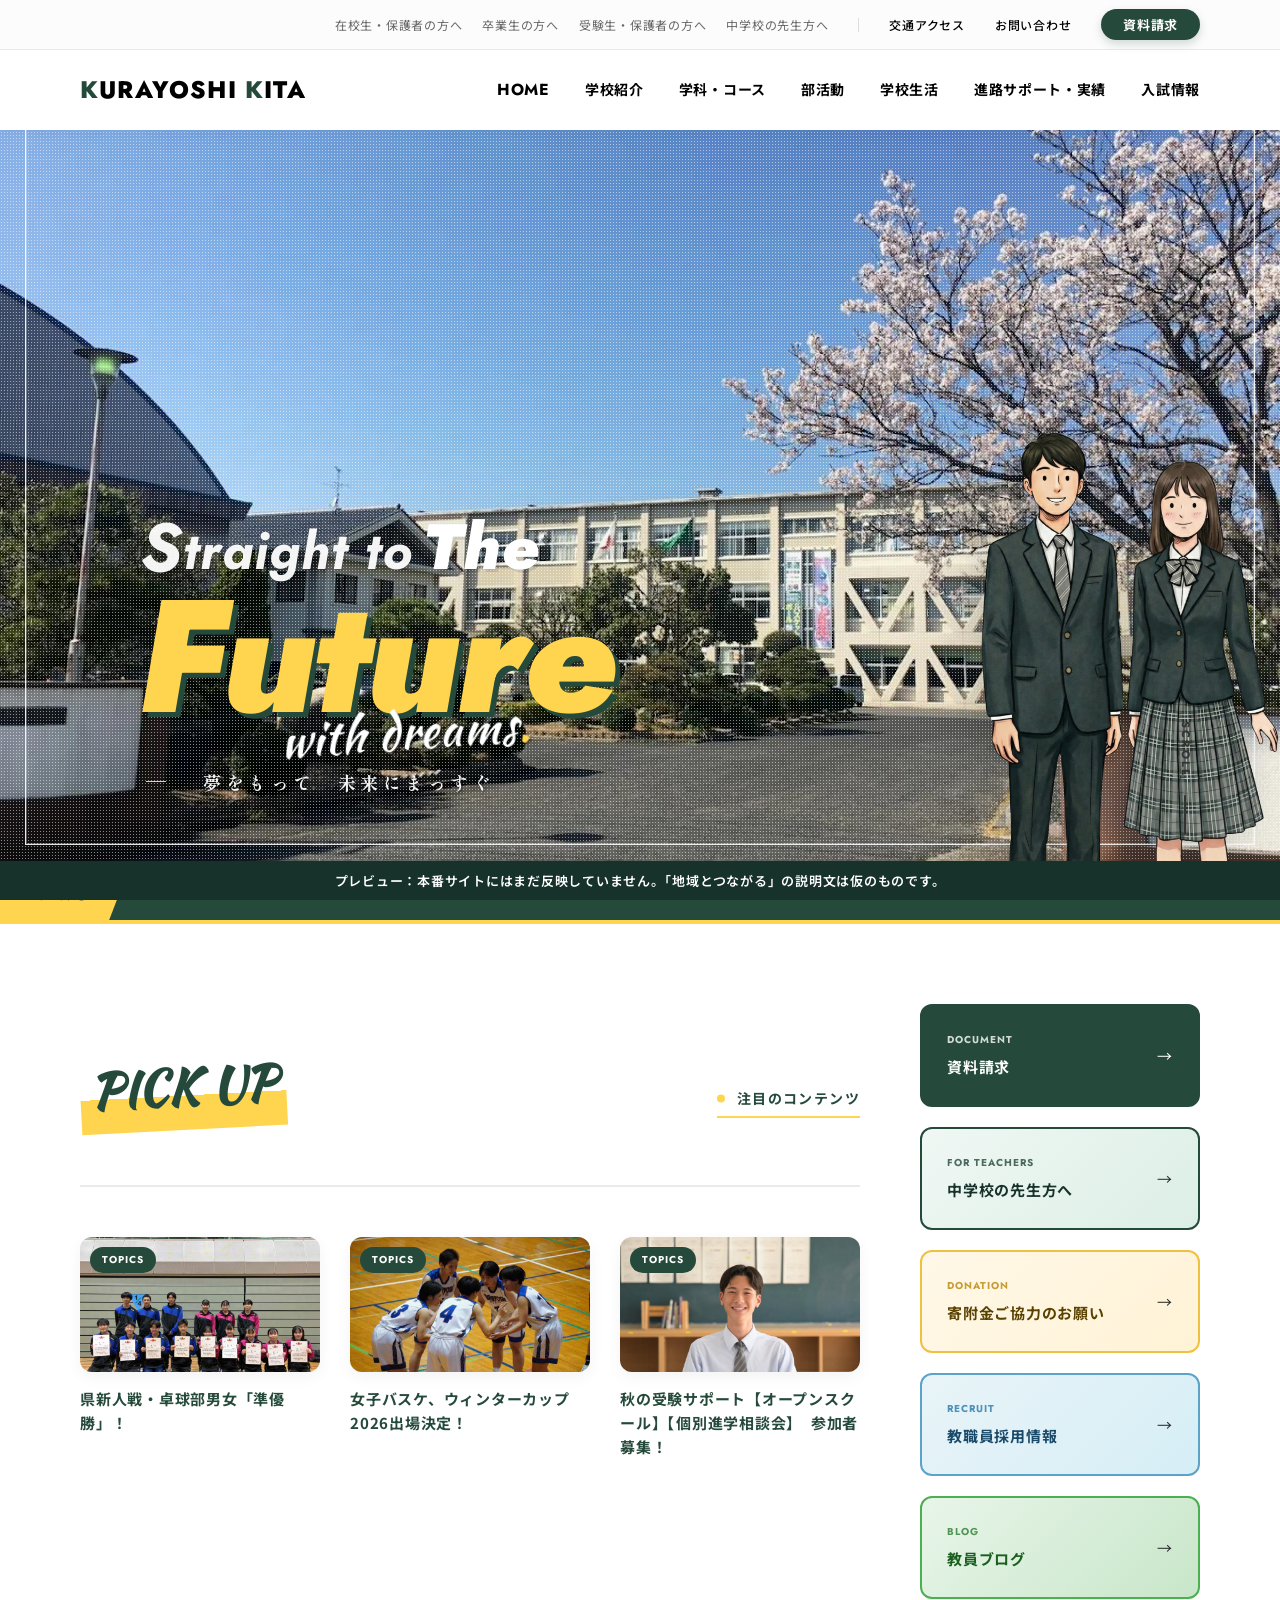
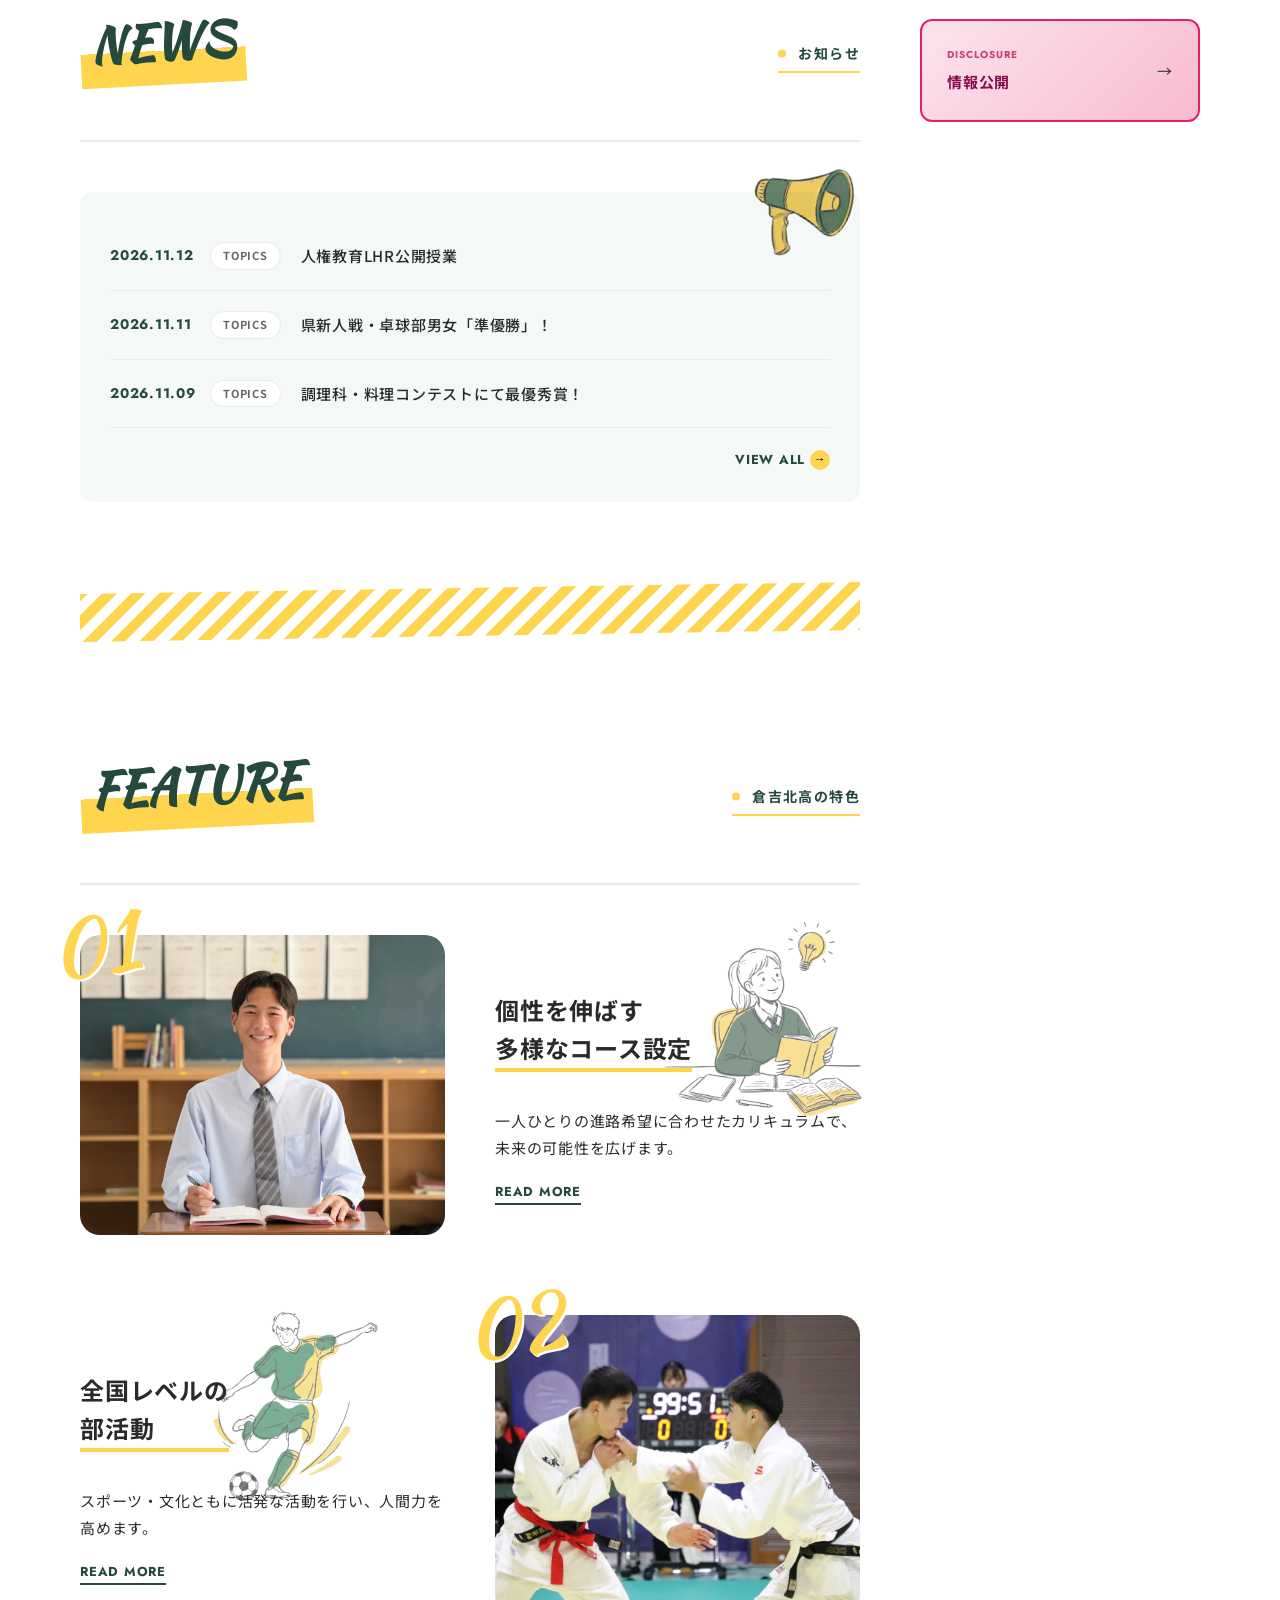
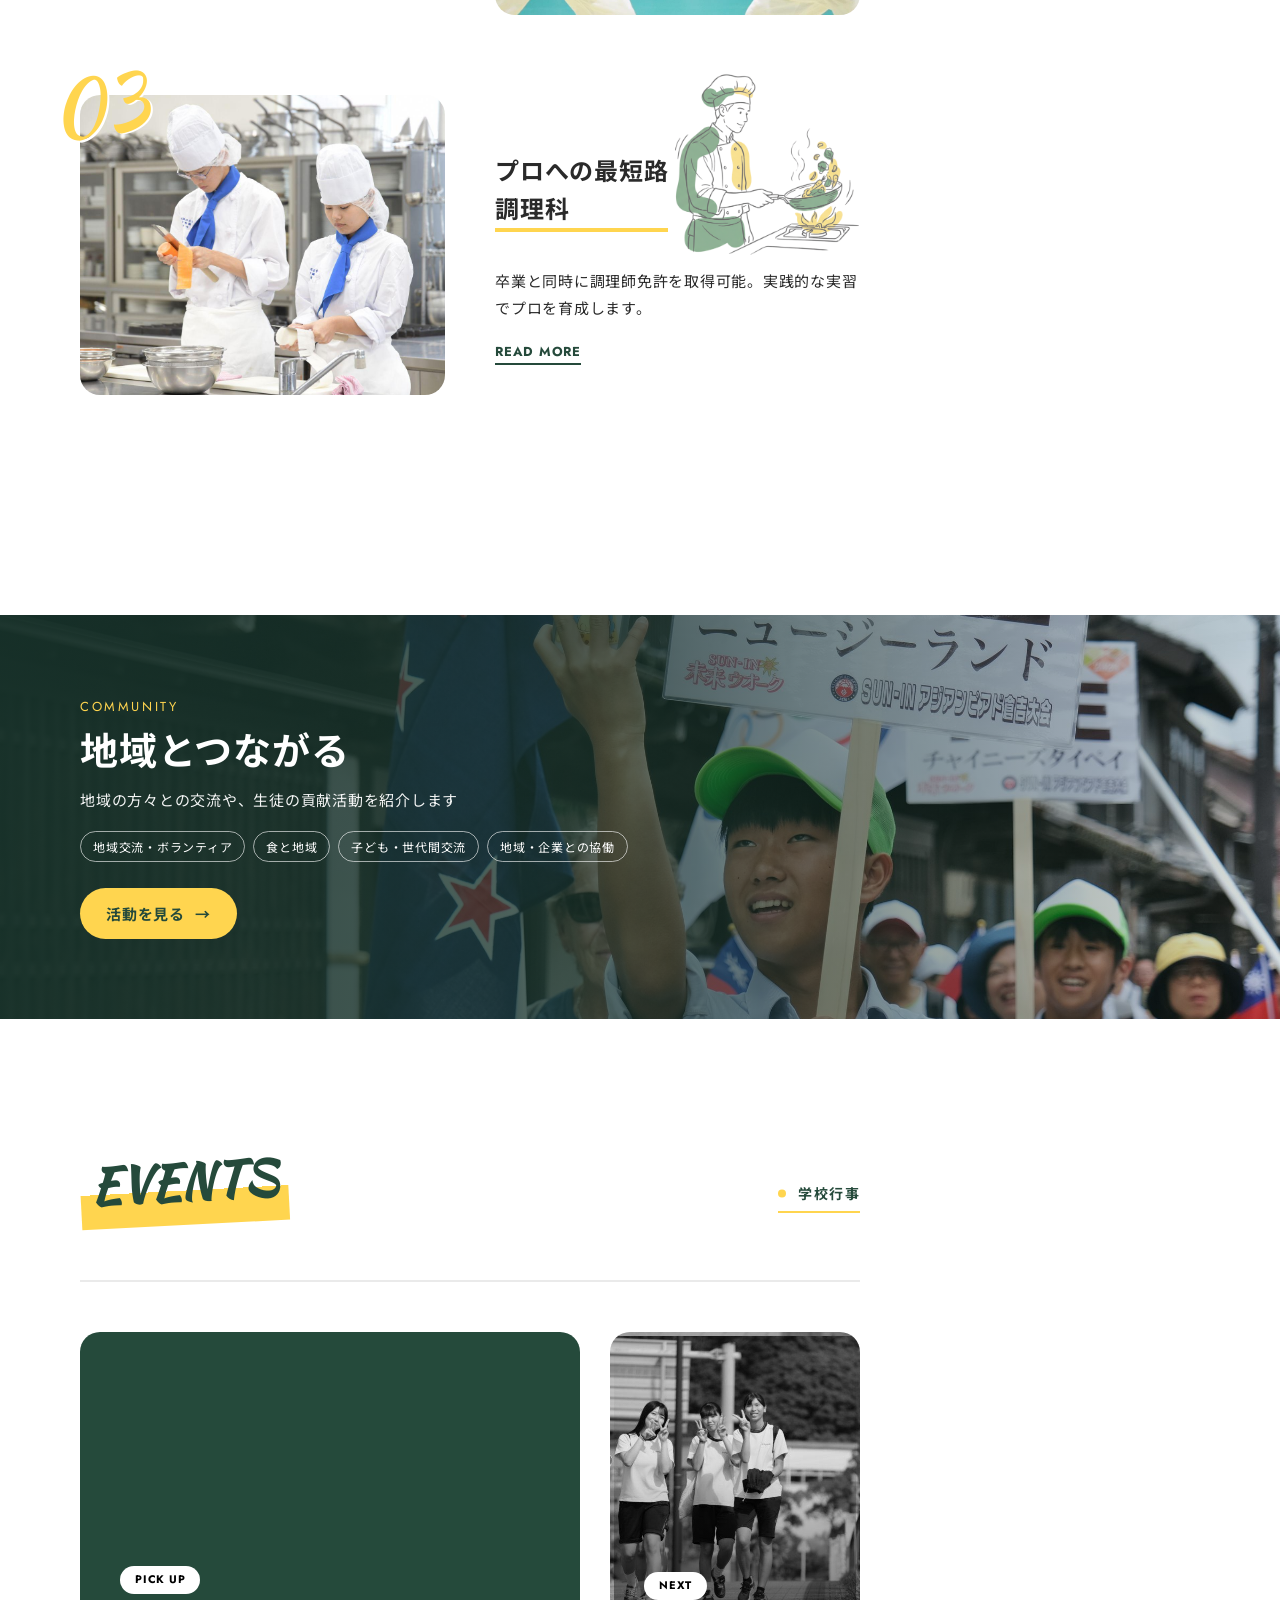
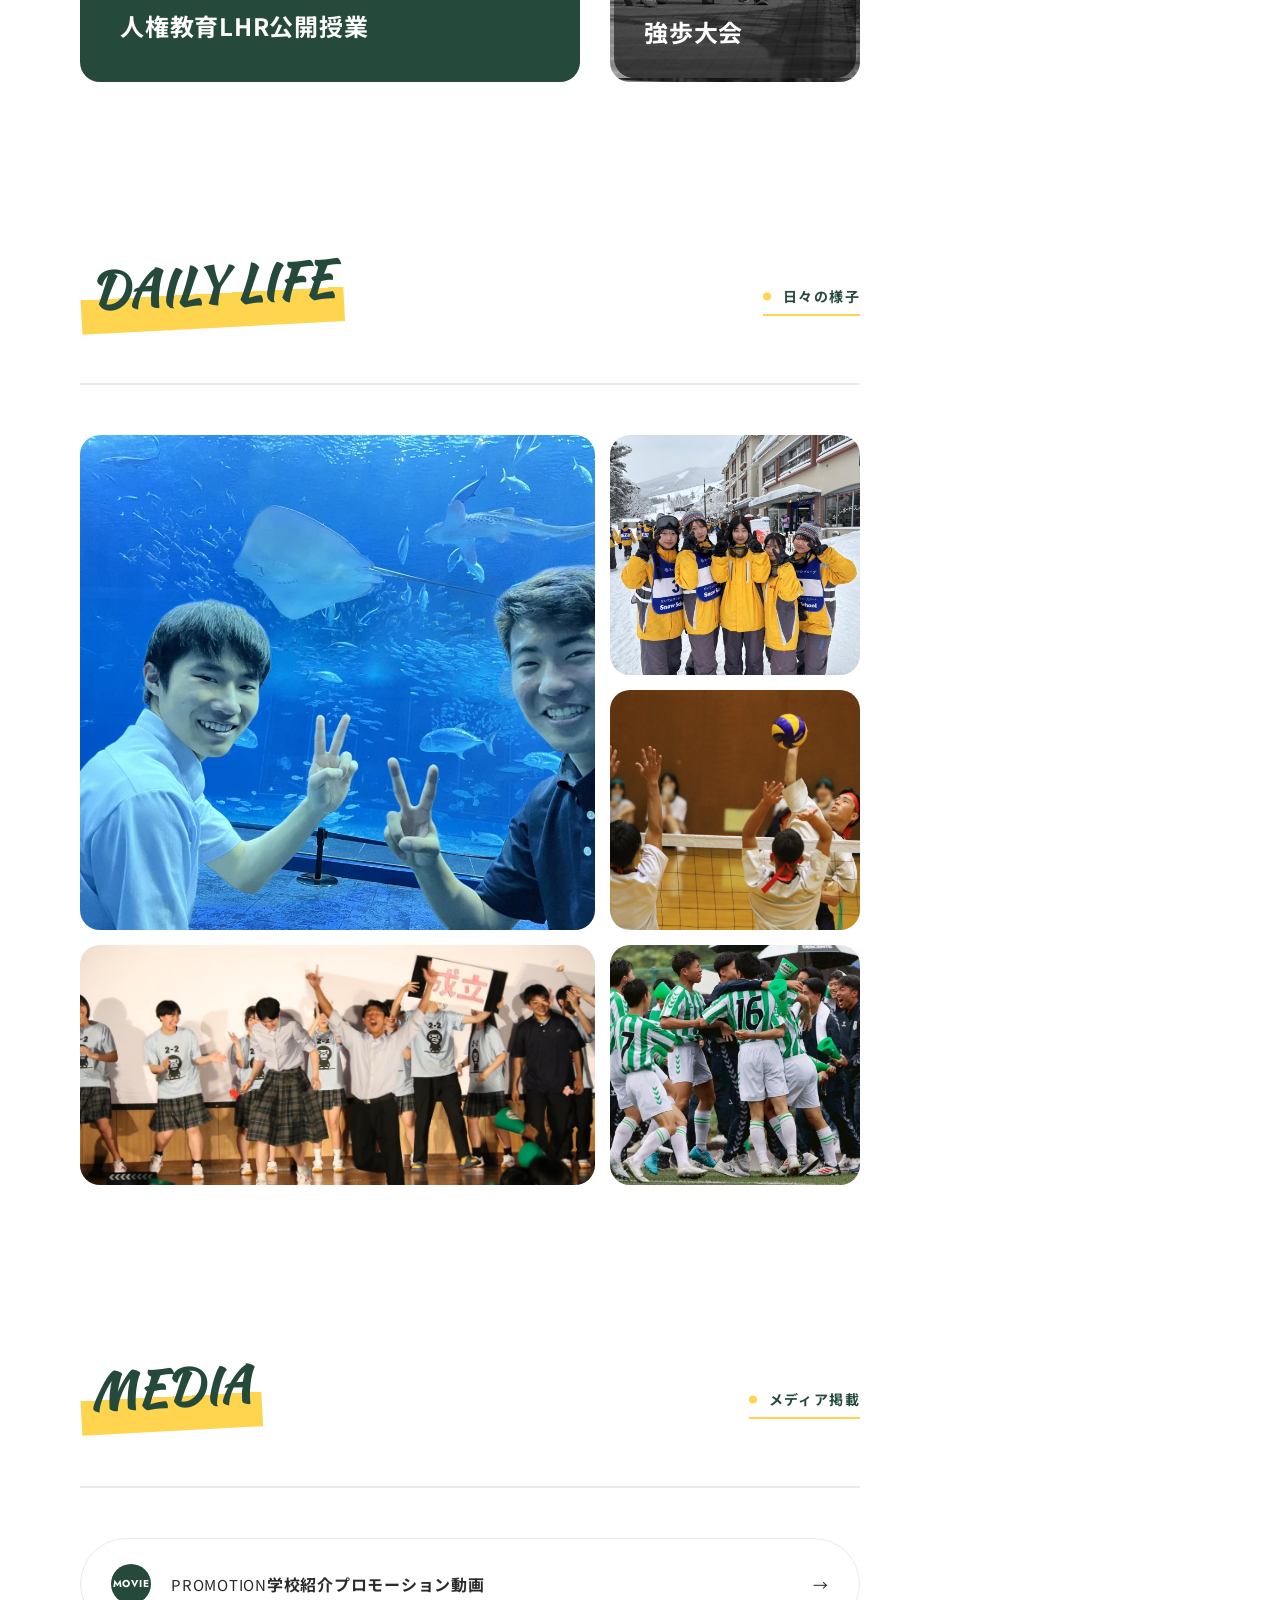
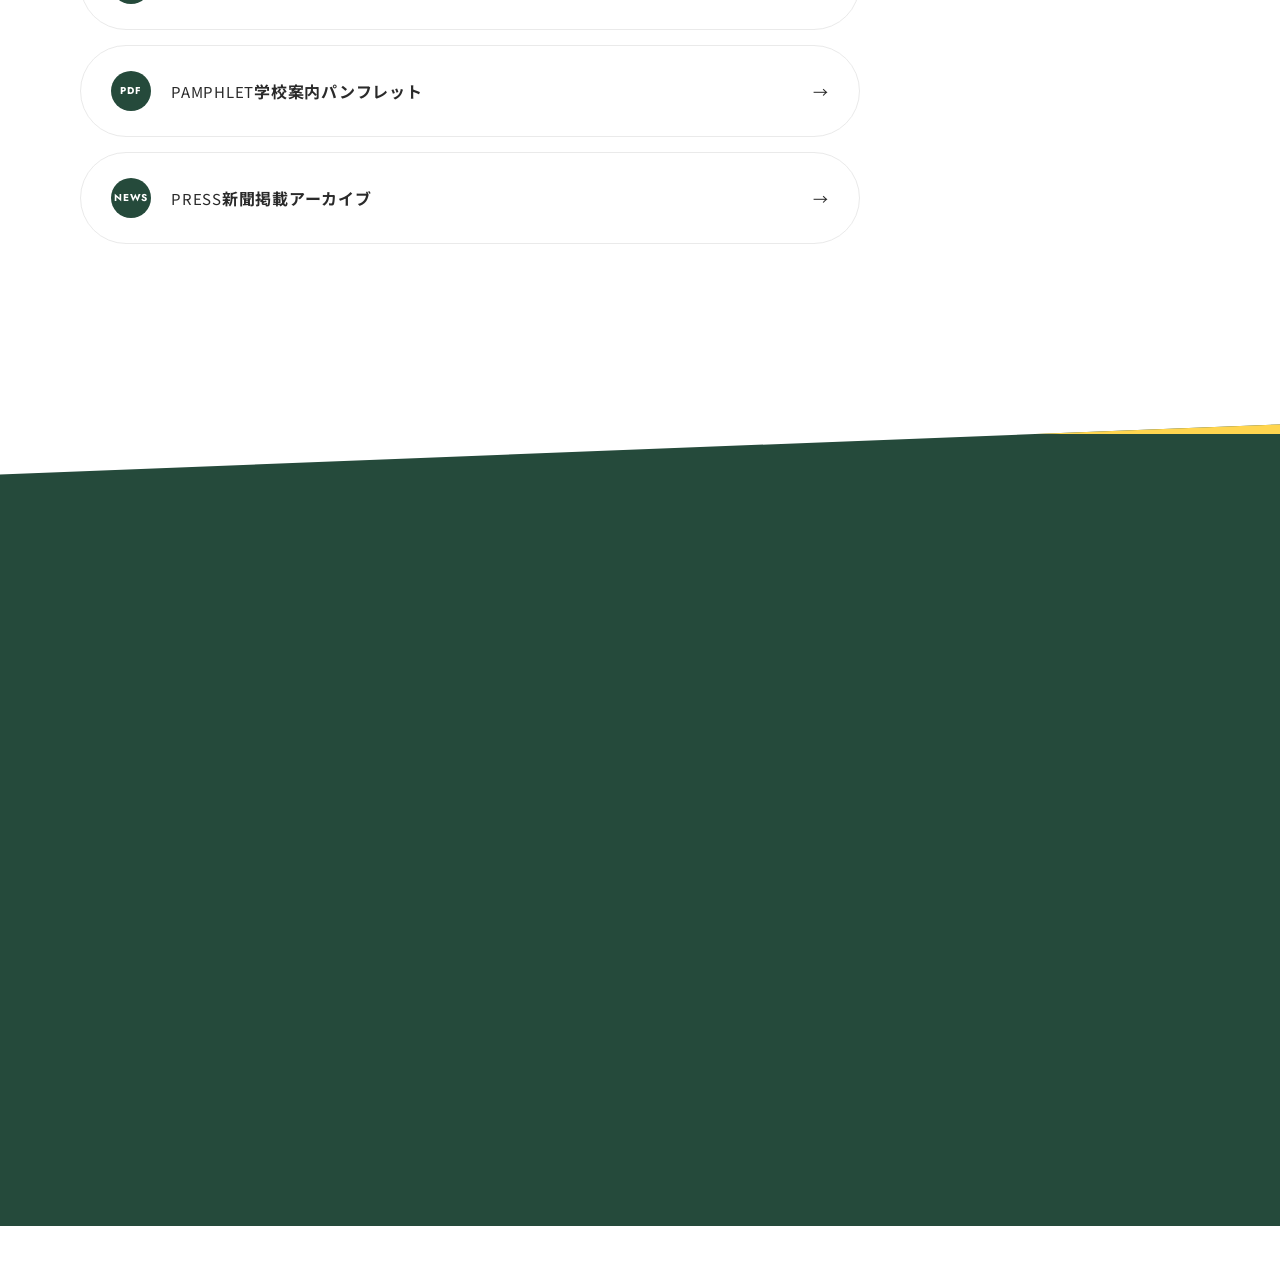
==== commit 57b5012f: "地域とつながる：バナーと各カテゴリの写真を学校からいただいたものに差し替え Co-Authored-By: Claude Opus 5.5 <noreply@anthropic.com>" ====
--- a/community/index.html
+++ b/community/index.html
@@ -6212,6 +6212,6 @@
 });
 
 </script>
-<div class="cmp-ribbon" role="note">プレビュー：本番サイトにはまだ反映していません。「地域とつながる」の写真・説明文は仮のものです。</div><style>.cmp-ribbon{position:fixed;left:0;right:0;bottom:0;z-index:9999;background:#17322a;color:#fff;font:600 13px/1.5 "Noto Sans JP",sans-serif;text-align:center;padding:10px max(16px,env(safe-area-inset-right,0px)) calc(10px + env(safe-area-inset-bottom,0px)) max(16px,env(safe-area-inset-left,0px))}body{padding-bottom:48px}.hero,.slide-img{height:min(100vh,820px)!important;min-height:0!important}.gnav{max-height:min(100vh,900px)}.fade-up{opacity:1!important;transform:none!important}</style><style>.cm-split-spacer:empty{min-height:1px}@media (max-width:1024px){.cm-split-spacer{display:none}}</style>
+<div class="cmp-ribbon" role="note">プレビュー：本番サイトにはまだ反映していません。「地域とつながる」の説明文は仮のものです。</div><style>.cmp-ribbon{position:fixed;left:0;right:0;bottom:0;z-index:9999;background:#17322a;color:#fff;font:600 13px/1.5 "Noto Sans JP",sans-serif;text-align:center;padding:10px max(16px,env(safe-area-inset-right,0px)) calc(10px + env(safe-area-inset-bottom,0px)) max(16px,env(safe-area-inset-left,0px))}body{padding-bottom:48px}.hero,.slide-img{height:min(100vh,820px)!important;min-height:0!important}.gnav{max-height:min(100vh,900px)}.fade-up{opacity:1!important;transform:none!important}</style><style>.cm-split-spacer:empty{min-height:1px}@media (max-width:1024px){.cm-split-spacer{display:none}}</style>
 
 </body></html>
